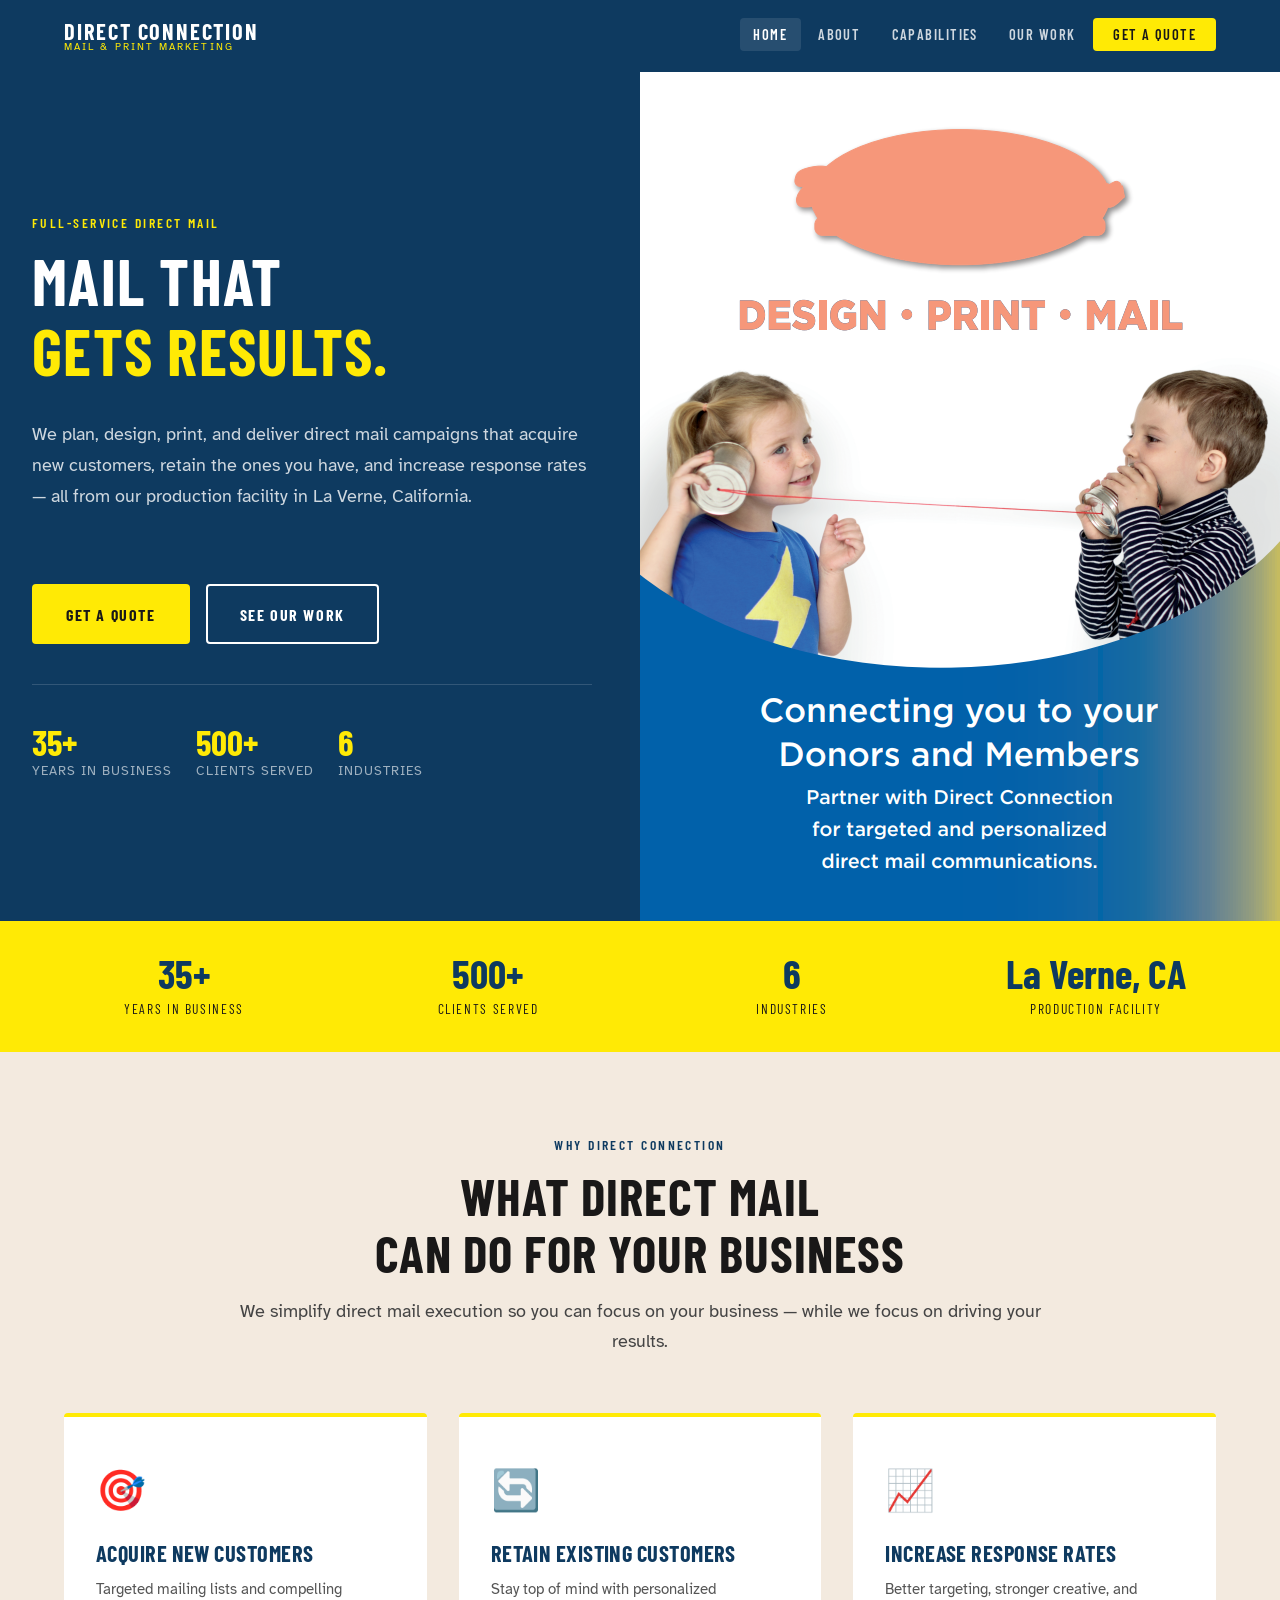
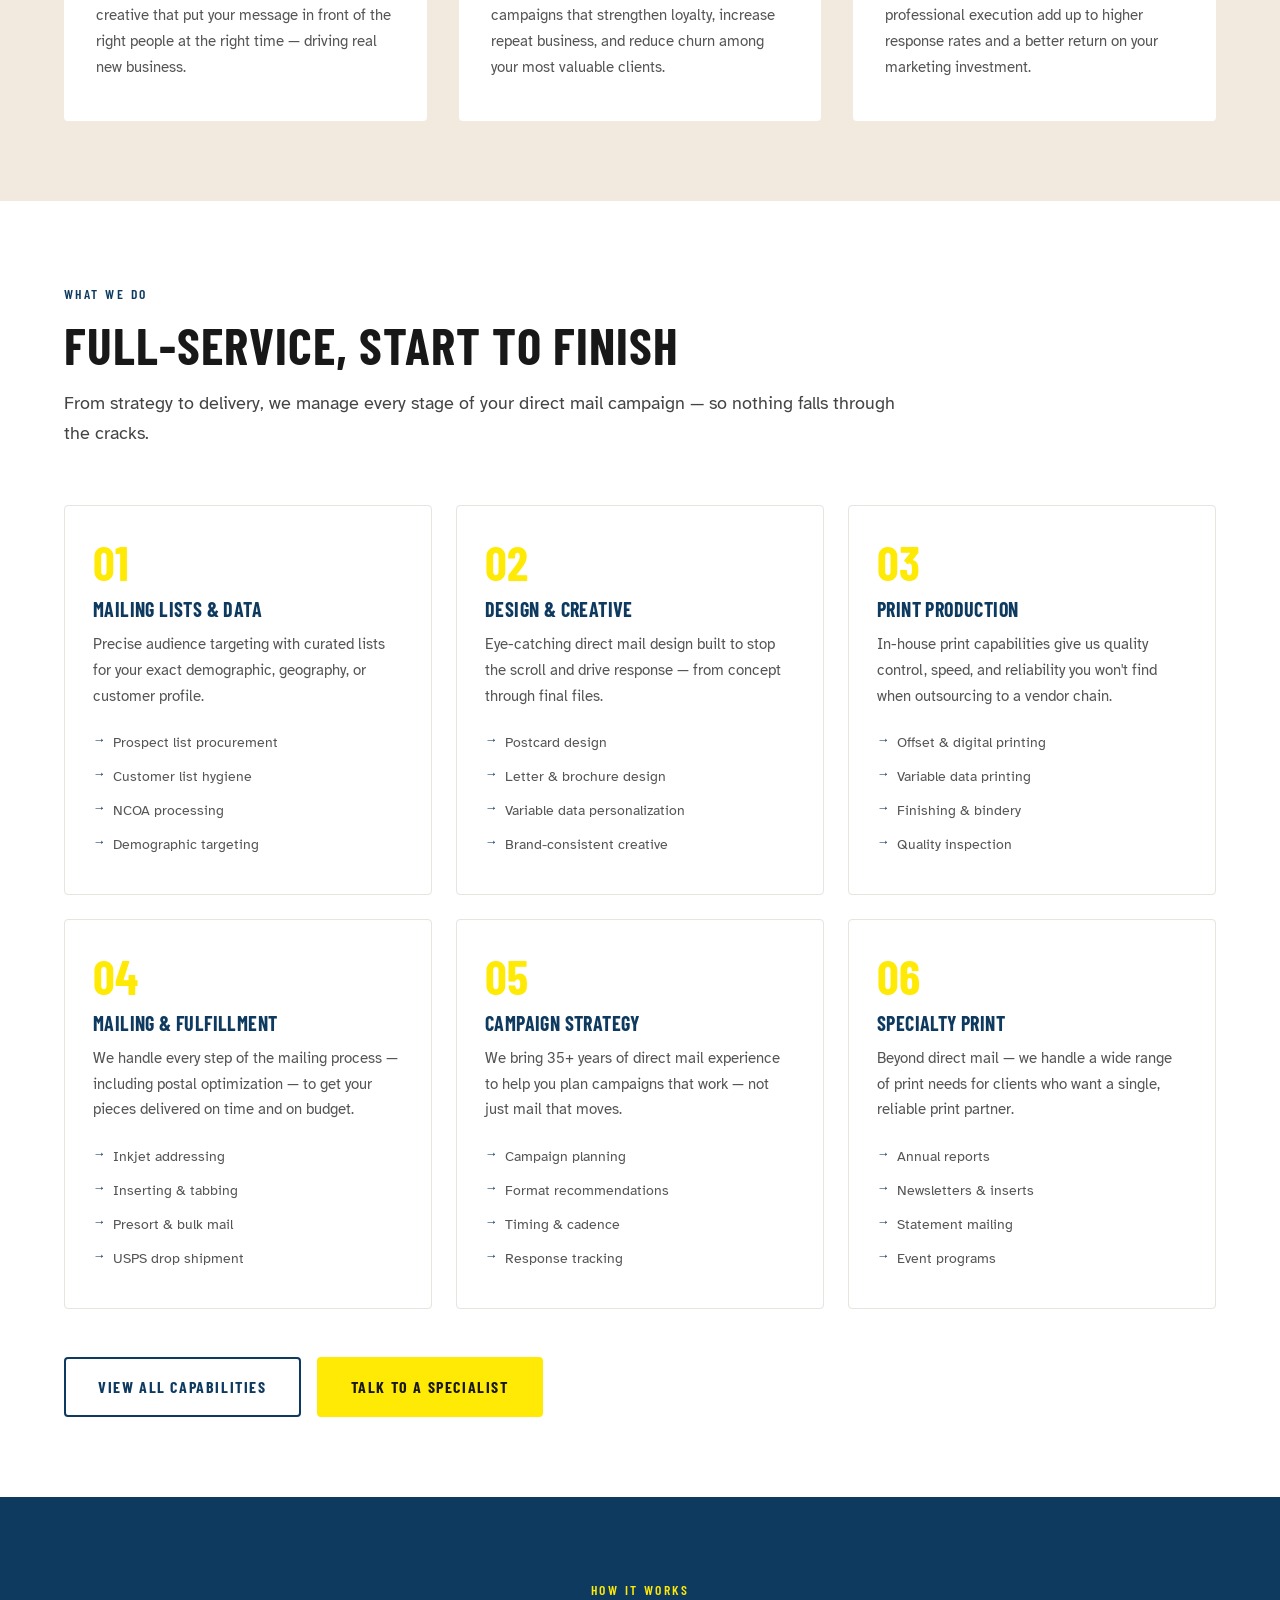
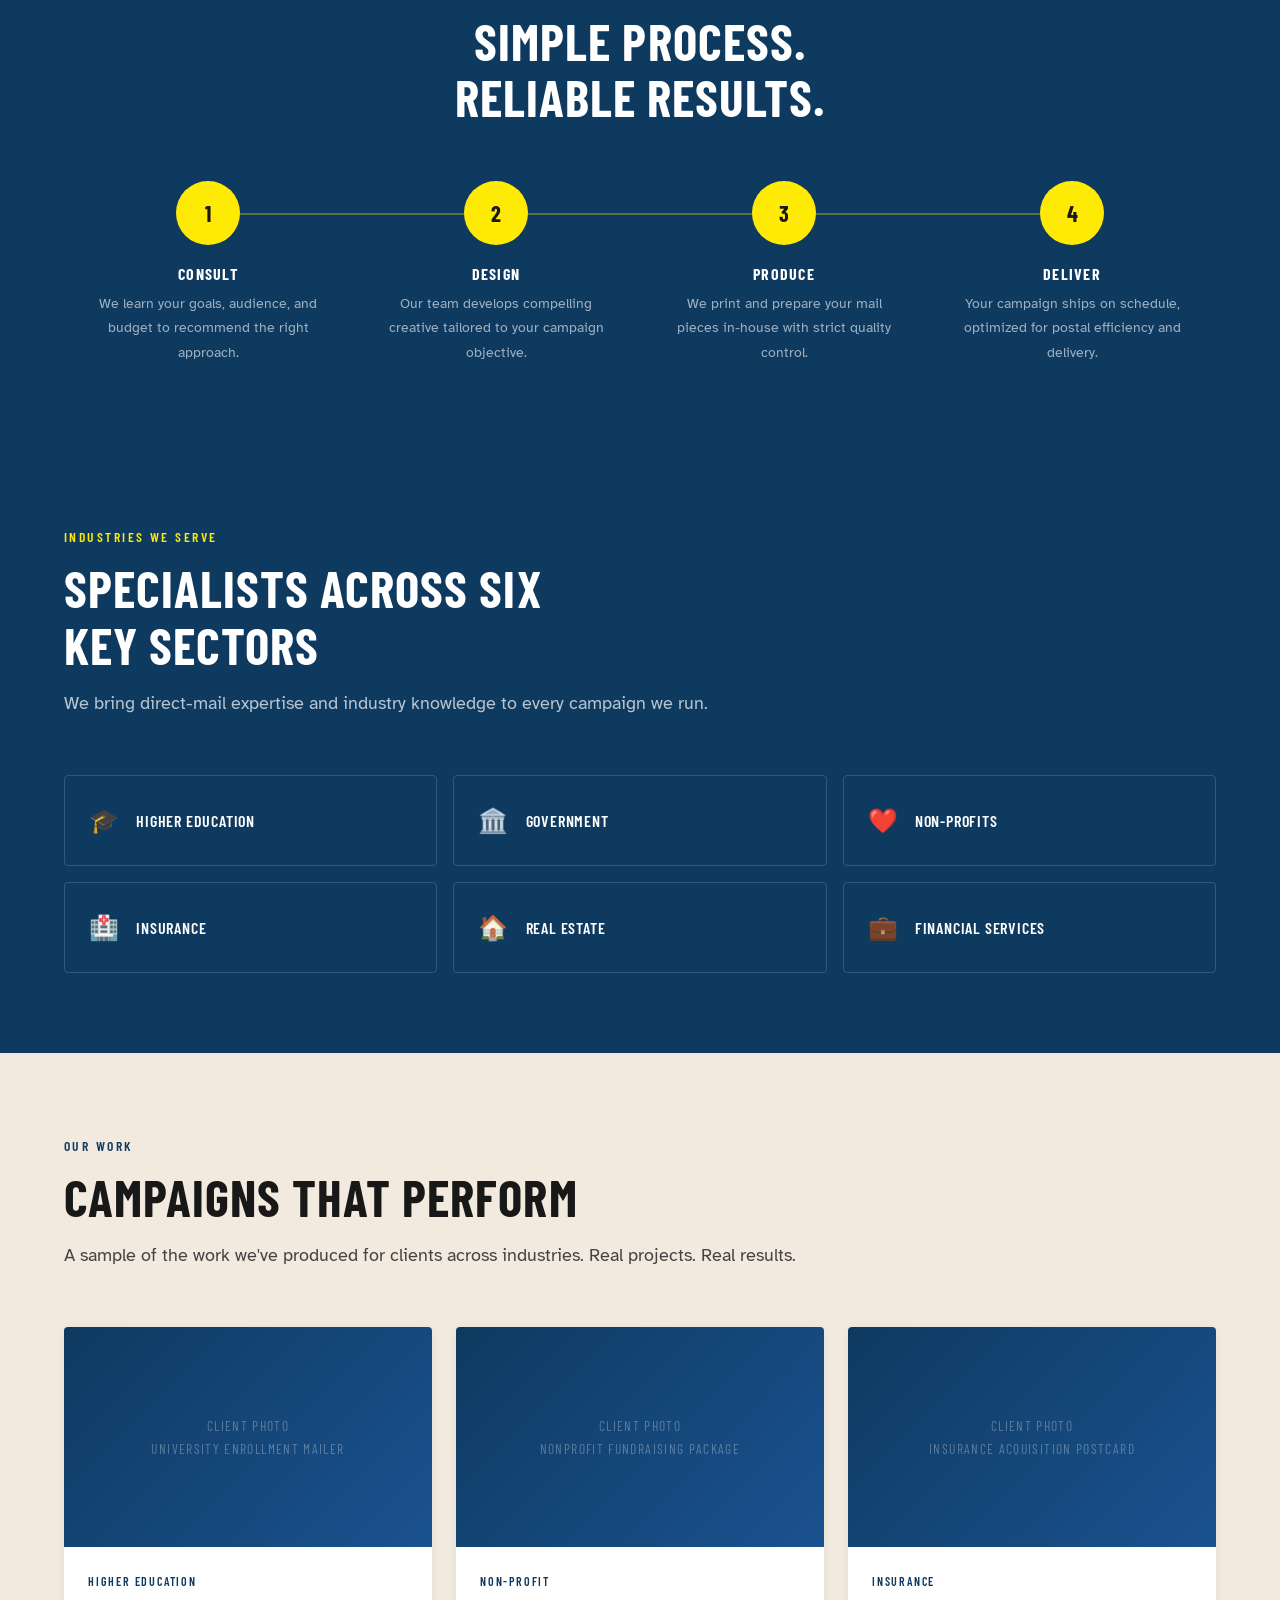
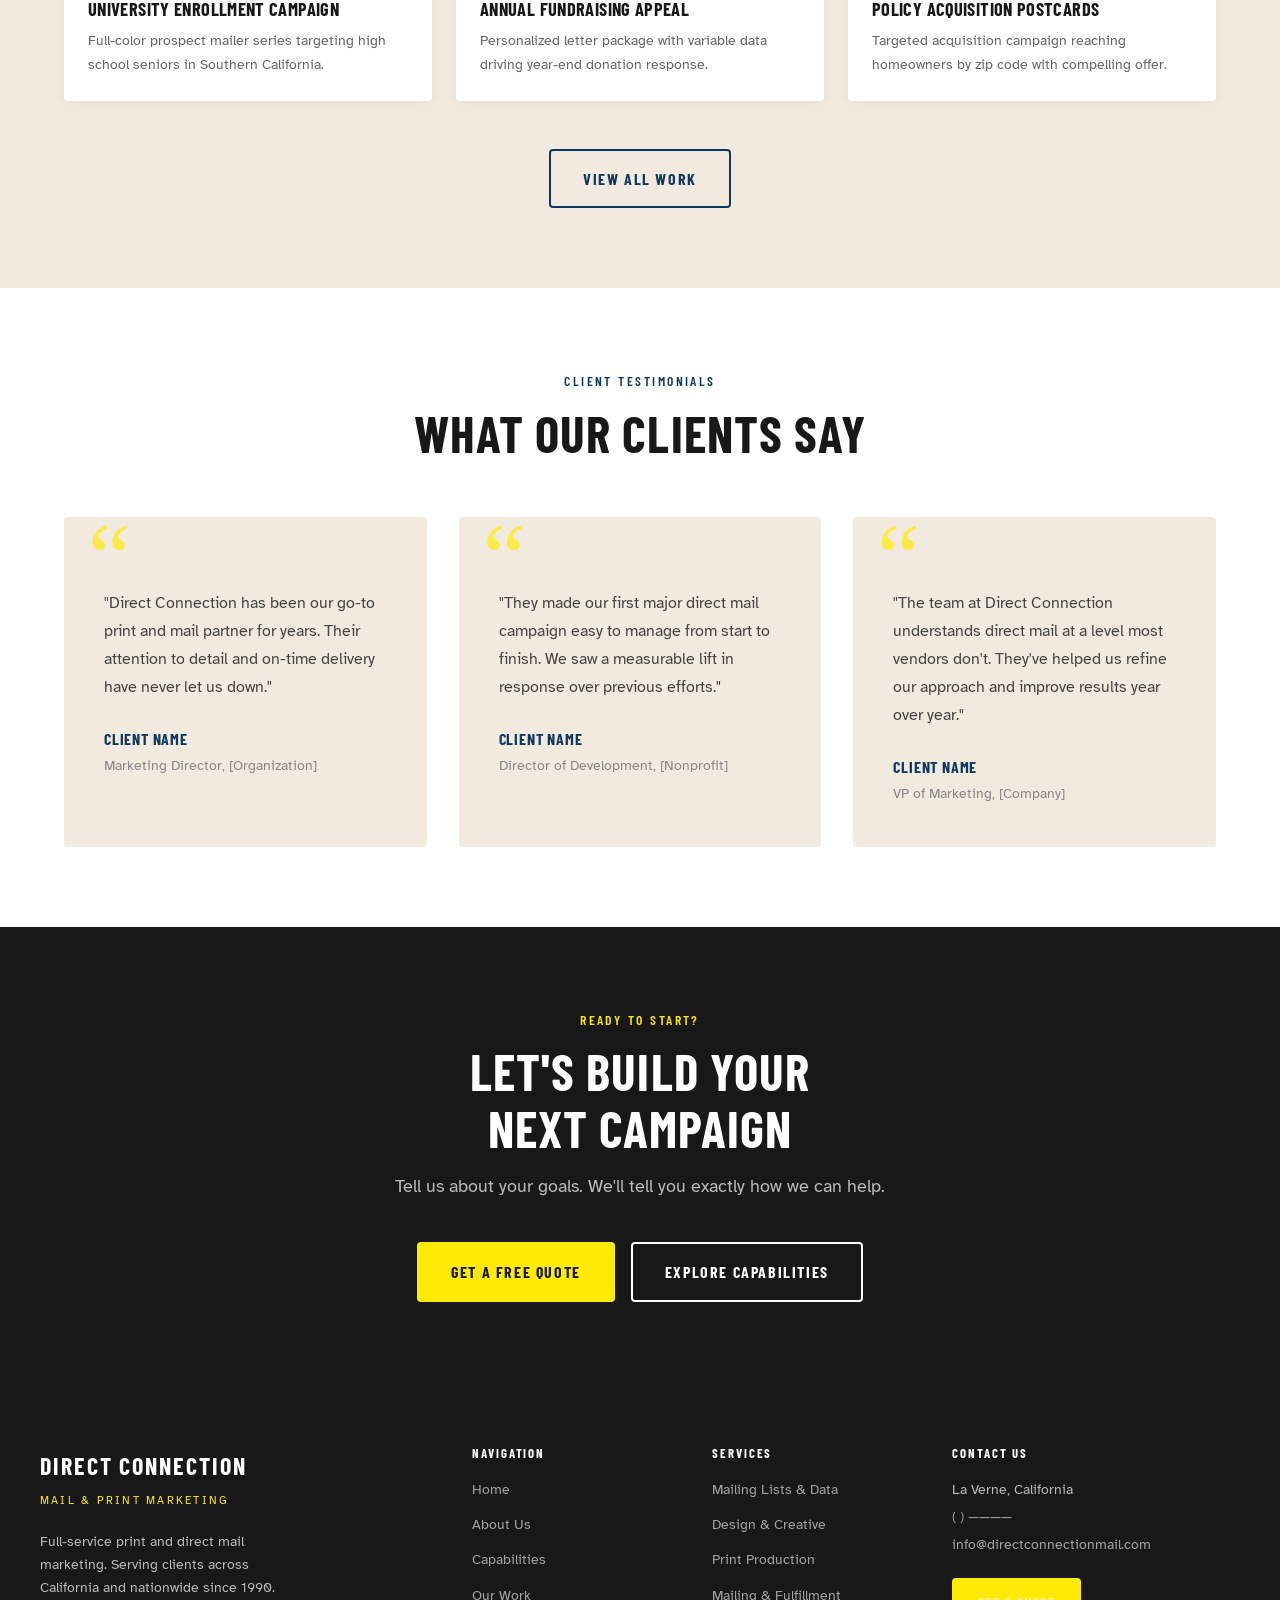
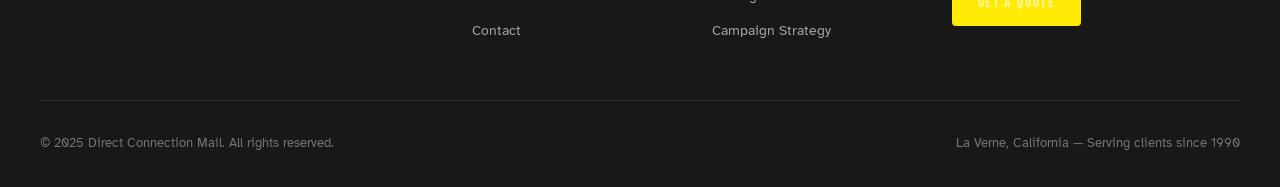
==== index.html @ 409cc42f "Initial commit — Direct Connection Mail website Full static site with brand colors, Google Fonts, an" ====
<!DOCTYPE html>
<html lang="en">
<head>
  <meta charset="UTF-8">
  <meta name="viewport" content="width=device-width, initial-scale=1.0">
  <title>Direct Connection Mail — Full-Service Direct Mail Marketing | La Verne, CA</title>
  <meta name="description" content="Direct Connection Mail delivers full-service print and direct mail marketing that acquires new customers, retains existing ones, and drives measurable results. Serving clients since 1990.">

  <!-- Fonts -->
  <link rel="preconnect" href="https://fonts.googleapis.com">
  <link rel="preconnect" href="https://fonts.gstatic.com" crossorigin>
  <link href="https://fonts.googleapis.com/css2?family=Atkinson+Hyperlegible:ital,wght@0,400;0,700;1,400&family=Barlow+Condensed:wght@400;600;700;800&family=Dancing+Script:wght@600&display=swap" rel="stylesheet">

  <link rel="stylesheet" href="css/style.css">
</head>
<body>

  <!-- ── NAVIGATION ── -->
  <header class="site-header" role="banner">
    <nav class="nav-inner" aria-label="Main navigation">
      <a href="index.html" class="nav-logo" aria-label="Direct Connection Mail home">
        <span class="logo-main">Direct Connection</span>
        <span class="logo-sub">Mail &amp; Print Marketing</span>
      </a>

      <ul class="nav-links" role="list">
        <li><a href="index.html">Home</a></li>
        <li><a href="about.html">About</a></li>
        <li><a href="capabilities.html">Capabilities</a></li>
        <li><a href="work.html">Our Work</a></li>
        <li><a href="contact.html" class="nav-cta">Get a Quote</a></li>
      </ul>

      <button class="nav-toggle" aria-label="Open menu" aria-expanded="false">
        <span></span><span></span><span></span>
      </button>
    </nav>
  </header>

  <main>

    <!-- ── HERO ── -->
    <section class="hero" aria-label="Hero">
      <div class="hero-content">
        <span class="eyebrow on-dark">Full-Service Direct Mail</span>
        <h1>
          Mail That
          <span class="accent-line">Gets Results.</span>
        </h1>
        <p class="hero-desc">
          We plan, design, print, and deliver direct mail campaigns that acquire new customers,
          retain the ones you have, and increase response rates — all from our production facility in La Verne, California.
        </p>
        <div class="btn-group">
          <a href="contact.html" class="btn btn-primary">Get a Quote</a>
          <a href="work.html" class="btn btn-outline-white">See Our Work</a>
        </div>

        <div class="hero-badges" aria-label="Company highlights">
          <div class="hero-badge">
            <span class="num">35+</span>
            <span class="label">Years in Business</span>
          </div>
          <div class="hero-badge">
            <span class="num">500+</span>
            <span class="label">Clients Served</span>
          </div>
          <div class="hero-badge">
            <span class="num">6</span>
            <span class="label">Industries</span>
          </div>
        </div>
      </div>

      <div class="hero-visual">
        <img src="assets/images/hero-temp.png" alt="Design, Print, Mail — Connecting you to your Donors and Members" style="width:100%; height:100%; object-fit:cover; object-position:center top;">
      </div>
    </section>

    <!-- ── STATS BAR ── -->
    <section class="stats-bar" aria-label="Company statistics">
      <div class="stats-bar-inner">
        <div class="stat-item">
          <div class="num" data-count="35" data-suffix="+">35+</div>
          <div class="label">Years in Business</div>
        </div>
        <div class="stat-item">
          <div class="num" data-count="500" data-suffix="+">500+</div>
          <div class="label">Clients Served</div>
        </div>
        <div class="stat-item">
          <div class="num" data-count="6">6</div>
          <div class="label">Industries</div>
        </div>
        <div class="stat-item">
          <div class="num">La Verne, CA</div>
          <div class="label">Production Facility</div>
        </div>
      </div>
    </section>

    <!-- ── VALUE PROPS ── -->
    <section class="value-props" aria-labelledby="value-heading">
      <div class="container">
        <div class="section-header text-center fade-in">
          <span class="eyebrow">Why Direct Connection</span>
          <h2 id="value-heading">What Direct Mail<br>Can Do for Your Business</h2>
          <p>We simplify direct mail execution so you can focus on your business — while we focus on driving your results.</p>
        </div>

        <div class="value-grid">
          <div class="value-card fade-in fade-in-delay-1">
            <span class="icon" aria-hidden="true">🎯</span>
            <h3>Acquire New Customers</h3>
            <p>Targeted mailing lists and compelling creative that put your message in front of the right people at the right time — driving real new business.</p>
          </div>
          <div class="value-card fade-in fade-in-delay-2">
            <span class="icon" aria-hidden="true">🔄</span>
            <h3>Retain Existing Customers</h3>
            <p>Stay top of mind with personalized campaigns that strengthen loyalty, increase repeat business, and reduce churn among your most valuable clients.</p>
          </div>
          <div class="value-card fade-in fade-in-delay-3">
            <span class="icon" aria-hidden="true">📈</span>
            <h3>Increase Response Rates</h3>
            <p>Better targeting, stronger creative, and professional execution add up to higher response rates and a better return on your marketing investment.</p>
          </div>
        </div>
      </div>
    </section>

    <!-- ── SERVICES OVERVIEW ── -->
    <section class="services-section section" aria-labelledby="services-heading">
      <div class="container">
        <div class="section-header fade-in">
          <span class="eyebrow">What We Do</span>
          <h2 id="services-heading">Full-Service, Start to Finish</h2>
          <p>From strategy to delivery, we manage every stage of your direct mail campaign — so nothing falls through the cracks.</p>
        </div>

        <div class="services-grid">
          <div class="service-card fade-in fade-in-delay-1">
            <div class="service-num" aria-hidden="true">01</div>
            <h3>Mailing Lists &amp; Data</h3>
            <p>Precise audience targeting with curated lists for your exact demographic, geography, or customer profile.</p>
            <ul>
              <li>Prospect list procurement</li>
              <li>Customer list hygiene</li>
              <li>NCOA processing</li>
              <li>Demographic targeting</li>
            </ul>
          </div>
          <div class="service-card fade-in fade-in-delay-2">
            <div class="service-num" aria-hidden="true">02</div>
            <h3>Design &amp; Creative</h3>
            <p>Eye-catching direct mail design built to stop the scroll and drive response — from concept through final files.</p>
            <ul>
              <li>Postcard design</li>
              <li>Letter &amp; brochure design</li>
              <li>Variable data personalization</li>
              <li>Brand-consistent creative</li>
            </ul>
          </div>
          <div class="service-card fade-in fade-in-delay-3">
            <div class="service-num" aria-hidden="true">03</div>
            <h3>Print Production</h3>
            <p>In-house print capabilities give us quality control, speed, and reliability you won't find when outsourcing to a vendor chain.</p>
            <ul>
              <li>Offset &amp; digital printing</li>
              <li>Variable data printing</li>
              <li>Finishing &amp; bindery</li>
              <li>Quality inspection</li>
            </ul>
          </div>
          <div class="service-card fade-in fade-in-delay-1">
            <div class="service-num" aria-hidden="true">04</div>
            <h3>Mailing &amp; Fulfillment</h3>
            <p>We handle every step of the mailing process — including postal optimization — to get your pieces delivered on time and on budget.</p>
            <ul>
              <li>Inkjet addressing</li>
              <li>Inserting &amp; tabbing</li>
              <li>Presort &amp; bulk mail</li>
              <li>USPS drop shipment</li>
            </ul>
          </div>
          <div class="service-card fade-in fade-in-delay-2">
            <div class="service-num" aria-hidden="true">05</div>
            <h3>Campaign Strategy</h3>
            <p>We bring 35+ years of direct mail experience to help you plan campaigns that work — not just mail that moves.</p>
            <ul>
              <li>Campaign planning</li>
              <li>Format recommendations</li>
              <li>Timing &amp; cadence</li>
              <li>Response tracking</li>
            </ul>
          </div>
          <div class="service-card fade-in fade-in-delay-3">
            <div class="service-num" aria-hidden="true">06</div>
            <h3>Specialty Print</h3>
            <p>Beyond direct mail — we handle a wide range of print needs for clients who want a single, reliable print partner.</p>
            <ul>
              <li>Annual reports</li>
              <li>Newsletters &amp; inserts</li>
              <li>Statement mailing</li>
              <li>Event programs</li>
            </ul>
          </div>
        </div>

        <div class="btn-group fade-in" style="margin-top:3rem;">
          <a href="capabilities.html" class="btn btn-outline-navy">View All Capabilities</a>
          <a href="contact.html" class="btn btn-primary">Talk to a Specialist</a>
        </div>
      </div>
    </section>

    <!-- ── PROCESS ── -->
    <section class="process-section" aria-labelledby="process-heading">
      <div class="container">
        <div class="section-header text-center fade-in">
          <span class="eyebrow on-dark">How It Works</span>
          <h2 id="process-heading" style="color:var(--white);">Simple Process.<br>Reliable Results.</h2>
        </div>
        <div class="process-steps">
          <div class="process-step fade-in fade-in-delay-1">
            <div class="step-num">1</div>
            <h4>Consult</h4>
            <p>We learn your goals, audience, and budget to recommend the right approach.</p>
          </div>
          <div class="process-step fade-in fade-in-delay-2">
            <div class="step-num">2</div>
            <h4>Design</h4>
            <p>Our team develops compelling creative tailored to your campaign objective.</p>
          </div>
          <div class="process-step fade-in fade-in-delay-3">
            <div class="step-num">3</div>
            <h4>Produce</h4>
            <p>We print and prepare your mail pieces in-house with strict quality control.</p>
          </div>
          <div class="process-step fade-in fade-in-delay-4">
            <div class="step-num">4</div>
            <h4>Deliver</h4>
            <p>Your campaign ships on schedule, optimized for postal efficiency and delivery.</p>
          </div>
        </div>
      </div>
    </section>

    <!-- ── INDUSTRIES ── -->
    <section class="industries-section" aria-labelledby="industries-heading">
      <div class="container">
        <div class="section-header fade-in">
          <span class="eyebrow on-dark">Industries We Serve</span>
          <h2 id="industries-heading" style="color:var(--white);">Specialists Across Six<br>Key Sectors</h2>
          <p style="color:rgba(255,255,255,0.7);">We bring direct-mail expertise and industry knowledge to every campaign we run.</p>
        </div>

        <div class="industries-grid">
          <div class="industry-tag fade-in">
            <span class="ind-icon" aria-hidden="true">🎓</span>
            <span>Higher Education</span>
          </div>
          <div class="industry-tag fade-in fade-in-delay-1">
            <span class="ind-icon" aria-hidden="true">🏛️</span>
            <span>Government</span>
          </div>
          <div class="industry-tag fade-in fade-in-delay-2">
            <span class="ind-icon" aria-hidden="true">❤️</span>
            <span>Non-Profits</span>
          </div>
          <div class="industry-tag fade-in fade-in-delay-1">
            <span class="ind-icon" aria-hidden="true">🏥</span>
            <span>Insurance</span>
          </div>
          <div class="industry-tag fade-in fade-in-delay-2">
            <span class="ind-icon" aria-hidden="true">🏠</span>
            <span>Real Estate</span>
          </div>
          <div class="industry-tag fade-in fade-in-delay-3">
            <span class="ind-icon" aria-hidden="true">💼</span>
            <span>Financial Services</span>
          </div>
        </div>
      </div>
    </section>

    <!-- ── WORK PREVIEW ── -->
    <section class="work-section" aria-labelledby="work-heading">
      <div class="container">
        <div class="section-header fade-in">
          <span class="eyebrow">Our Work</span>
          <h2 id="work-heading">Campaigns That Perform</h2>
          <p>A sample of the work we've produced for clients across industries. Real projects. Real results.</p>
        </div>

        <div class="work-grid">
          <article class="work-card fade-in fade-in-delay-1">
            <div class="work-img">
              <div class="img-placeholder" aria-label="University enrollment mailer example">CLIENT PHOTO<br>University Enrollment Mailer</div>
            </div>
            <div class="work-card-body">
              <div class="tag">Higher Education</div>
              <h3>University Enrollment Campaign</h3>
              <p>Full-color prospect mailer series targeting high school seniors in Southern California.</p>
            </div>
          </article>
          <article class="work-card fade-in fade-in-delay-2">
            <div class="work-img">
              <div class="img-placeholder" aria-label="Nonprofit fundraising mailer example">CLIENT PHOTO<br>Nonprofit Fundraising Package</div>
            </div>
            <div class="work-card-body">
              <div class="tag">Non-Profit</div>
              <h3>Annual Fundraising Appeal</h3>
              <p>Personalized letter package with variable data driving year-end donation response.</p>
            </div>
          </article>
          <article class="work-card fade-in fade-in-delay-3">
            <div class="work-img">
              <div class="img-placeholder" aria-label="Insurance postcard mailer example">CLIENT PHOTO<br>Insurance Acquisition Postcard</div>
            </div>
            <div class="work-card-body">
              <div class="tag">Insurance</div>
              <h3>Policy Acquisition Postcards</h3>
              <p>Targeted acquisition campaign reaching homeowners by zip code with compelling offer.</p>
            </div>
          </article>
        </div>

        <div class="btn-group fade-in" style="margin-top:3rem; justify-content:center;">
          <a href="work.html" class="btn btn-outline-navy">View All Work</a>
        </div>
      </div>
    </section>

    <!-- ── TESTIMONIALS ── -->
    <section class="testimonials-section section bg-white" aria-labelledby="testimonials-heading">
      <div class="container">
        <div class="section-header text-center fade-in">
          <span class="eyebrow">Client Testimonials</span>
          <h2 id="testimonials-heading">What Our Clients Say</h2>
        </div>

        <div class="testimonials-grid">
          <div class="testimonial-card fade-in fade-in-delay-1">
            <blockquote>
              "Direct Connection has been our go-to print and mail partner for years. Their attention to detail and on-time delivery have never let us down."
            </blockquote>
            <div class="testimonial-author">
              <strong>Client Name</strong>
              <span>Marketing Director, [Organization]</span>
            </div>
          </div>
          <div class="testimonial-card fade-in fade-in-delay-2">
            <blockquote>
              "They made our first major direct mail campaign easy to manage from start to finish. We saw a measurable lift in response over previous efforts."
            </blockquote>
            <div class="testimonial-author">
              <strong>Client Name</strong>
              <span>Director of Development, [Nonprofit]</span>
            </div>
          </div>
          <div class="testimonial-card fade-in fade-in-delay-3">
            <blockquote>
              "The team at Direct Connection understands direct mail at a level most vendors don't. They've helped us refine our approach and improve results year over year."
            </blockquote>
            <div class="testimonial-author">
              <strong>Client Name</strong>
              <span>VP of Marketing, [Company]</span>
            </div>
          </div>
        </div>
      </div>
    </section>

    <!-- ── CTA BAND ── -->
    <section class="cta-band" aria-labelledby="cta-heading">
      <div class="container">
        <span class="eyebrow on-dark">Ready to Start?</span>
        <h2 id="cta-heading">Let's Build Your<br>Next Campaign</h2>
        <p>Tell us about your goals. We'll tell you exactly how we can help.</p>
        <div class="btn-group">
          <a href="contact.html" class="btn btn-primary">Get a Free Quote</a>
          <a href="capabilities.html" class="btn btn-outline-white">Explore Capabilities</a>
        </div>
      </div>
    </section>

  </main>

  <!-- ── FOOTER ── -->
  <footer class="site-footer" role="contentinfo">
    <div class="footer-inner">
      <div class="footer-brand">
        <div class="logo-main">Direct Connection</div>
        <div class="logo-sub">Mail &amp; Print Marketing</div>
        <p>Full-service print and direct mail marketing. Serving clients across California and nationwide since 1990.</p>
      </div>

      <div class="footer-col">
        <h5>Navigation</h5>
        <ul>
          <li><a href="index.html">Home</a></li>
          <li><a href="about.html">About Us</a></li>
          <li><a href="capabilities.html">Capabilities</a></li>
          <li><a href="work.html">Our Work</a></li>
          <li><a href="contact.html">Contact</a></li>
        </ul>
      </div>

      <div class="footer-col">
        <h5>Services</h5>
        <ul>
          <li><a href="capabilities.html">Mailing Lists &amp; Data</a></li>
          <li><a href="capabilities.html">Design &amp; Creative</a></li>
          <li><a href="capabilities.html">Print Production</a></li>
          <li><a href="capabilities.html">Mailing &amp; Fulfillment</a></li>
          <li><a href="capabilities.html">Campaign Strategy</a></li>
        </ul>
      </div>

      <div class="footer-col footer-contact">
        <h5>Contact Us</h5>
        <p>
          La Verne, California<br>
          <a href="tel:+1XXXXXXXXXX">( ) &mdash;&mdash;&mdash;&mdash;</a><br>
          <a href="mailto:info@directconnectionmail.com">info@directconnectionmail.com</a>
        </p>
        <div style="margin-top:1.25rem;">
          <a href="contact.html" class="btn btn-primary" style="font-size:0.85rem; padding:0.65rem 1.5rem;">Get a Quote</a>
        </div>
      </div>
    </div>

    <div class="footer-bottom">
      <span>&copy; 2025 Direct Connection Mail. All rights reserved.</span>
      <span>La Verne, California &mdash; Serving clients since 1990</span>
    </div>
  </footer>

  <script src="js/main.js"></script>
</body>
</html>
---- css/style.css ----
/* ============================================================
   DIRECT CONNECTION MAIL — Main Stylesheet
   Brand Colors:
     Navy:     #0E3A60
     Yellow:   #FFEA05
     Cream:    #F3EADF
     Dark:     #191818
     Gray:     #B1B1B1
   ============================================================ */

/* ── Google Fonts loaded in HTML ── */

/* ── CSS Reset & Variables ── */
*, *::before, *::after { box-sizing: border-box; margin: 0; padding: 0; }

:root {
  --navy:    #0E3A60;
  --yellow:  #FFEA05;
  --cream:   #F3EADF;
  --dark:    #191818;
  --gray:    #B1B1B1;
  --white:   #FFFFFF;
  --navy-light: #1a5290;
  --dark-80: rgba(25,24,24,0.8);

  --font-head: 'Barlow Condensed', sans-serif;
  --font-script: 'Dancing Script', cursive;
  --font-body: 'Atkinson Hyperlegible', sans-serif;

  --max-w: 1200px;
  --section-pad: 5rem 1.5rem;
  --radius: 4px;
  --transition: 0.25s ease;
}

html { scroll-behavior: smooth; }

body {
  font-family: var(--font-body);
  font-size: 1rem;
  line-height: 1.7;
  color: var(--dark);
  background: var(--white);
  -webkit-font-smoothing: antialiased;
}

img { max-width: 100%; display: block; }
a { color: inherit; text-decoration: none; }
ul { list-style: none; }

/* ── Typography ── */
h1, h2, h3, h4, h5 {
  font-family: var(--font-head);
  font-weight: 700;
  line-height: 1.1;
  letter-spacing: 0.02em;
  text-transform: uppercase;
}
h1 { font-size: clamp(2.8rem, 6vw, 5rem); }
h2 { font-size: clamp(2rem, 4vw, 3.2rem); }
h3 { font-size: clamp(1.4rem, 2.5vw, 2rem); }
h4 { font-size: 1.2rem; }

.script-accent {
  font-family: var(--font-script);
  font-weight: 400;
  text-transform: none;
  letter-spacing: 0;
  color: var(--navy);
  font-size: 1.3em;
  display: block;
  line-height: 1.3;
}

.eyebrow {
  font-family: var(--font-head);
  font-size: 0.85rem;
  font-weight: 600;
  letter-spacing: 0.18em;
  text-transform: uppercase;
  color: var(--navy);
  display: inline-block;
  margin-bottom: 0.75rem;
}
.eyebrow.on-dark { color: var(--yellow); }

p { margin-bottom: 1rem; max-width: 70ch; }
p:last-child { margin-bottom: 0; }

/* ── Utility ── */
.container { max-width: var(--max-w); margin: 0 auto; padding: 0 1.5rem; }
.text-center { text-align: center; }
.text-center p { margin-left: auto; margin-right: auto; }

.bg-navy  { background: var(--navy); color: var(--white); }
.bg-cream { background: var(--cream); }
.bg-dark  { background: var(--dark); color: var(--white); }
.bg-white { background: var(--white); }

/* ── Buttons ── */
.btn {
  display: inline-flex;
  align-items: center;
  gap: 0.5rem;
  padding: 0.9rem 2rem;
  border-radius: var(--radius);
  font-family: var(--font-head);
  font-size: 1rem;
  font-weight: 700;
  letter-spacing: 0.1em;
  text-transform: uppercase;
  transition: var(--transition);
  cursor: pointer;
  border: 2px solid transparent;
}

.btn-primary {
  background: var(--yellow);
  color: var(--dark);
  border-color: var(--yellow);
}
.btn-primary:hover {
  background: #e6d300;
  border-color: #e6d300;
  transform: translateY(-2px);
  box-shadow: 0 8px 24px rgba(255,234,5,0.35);
}

.btn-outline-white {
  background: transparent;
  color: var(--white);
  border-color: var(--white);
}
.btn-outline-white:hover {
  background: var(--white);
  color: var(--navy);
}

.btn-outline-navy {
  background: transparent;
  color: var(--navy);
  border-color: var(--navy);
}
.btn-outline-navy:hover {
  background: var(--navy);
  color: var(--white);
}

.btn-group {
  display: flex;
  flex-wrap: wrap;
  gap: 1rem;
  margin-top: 2rem;
}

/* ── Image Placeholder ── */
.img-placeholder {
  background: var(--cream);
  border: 2px dashed var(--gray);
  display: flex;
  align-items: center;
  justify-content: center;
  text-align: center;
  color: var(--gray);
  font-family: var(--font-head);
  font-size: 0.85rem;
  letter-spacing: 0.1em;
  text-transform: uppercase;
  padding: 2rem;
}

/* ============================================================
   NAVIGATION
   ============================================================ */
.site-header {
  position: fixed;
  top: 0; left: 0; right: 0;
  z-index: 1000;
  background: var(--navy);
  transition: box-shadow var(--transition);
}
.site-header.scrolled {
  box-shadow: 0 4px 24px rgba(14,58,96,0.25);
}

.nav-inner {
  max-width: var(--max-w);
  margin: 0 auto;
  padding: 0 1.5rem;
  display: flex;
  align-items: center;
  justify-content: space-between;
  height: 72px;
}

.nav-logo {
  display: flex;
  flex-direction: column;
  line-height: 1;
}
.nav-logo .logo-main {
  font-family: var(--font-head);
  font-weight: 700;
  font-size: 1.4rem;
  letter-spacing: 0.08em;
  text-transform: uppercase;
  color: var(--white);
}
.nav-logo .logo-sub {
  font-family: var(--font-body);
  font-size: 0.65rem;
  letter-spacing: 0.2em;
  text-transform: uppercase;
  color: var(--yellow);
}

.nav-links {
  display: flex;
  align-items: center;
  gap: 0.25rem;
}

.nav-links a {
  font-family: var(--font-head);
  font-size: 0.9rem;
  font-weight: 600;
  letter-spacing: 0.1em;
  text-transform: uppercase;
  color: rgba(255,255,255,0.8);
  padding: 0.5rem 0.85rem;
  border-radius: var(--radius);
  transition: var(--transition);
}
.nav-links a:hover,
.nav-links a.active {
  color: var(--white);
  background: rgba(255,255,255,0.1);
}

.nav-cta {
  background: var(--yellow) !important;
  color: var(--dark) !important;
  padding: 0.5rem 1.25rem !important;
}
.nav-cta:hover {
  background: #e6d300 !important;
}

.nav-toggle {
  display: none;
  flex-direction: column;
  gap: 5px;
  background: none;
  border: none;
  cursor: pointer;
  padding: 0.5rem;
}
.nav-toggle span {
  display: block;
  width: 26px;
  height: 2px;
  background: var(--white);
  transition: var(--transition);
}

/* ============================================================
   HERO
   ============================================================ */
.hero {
  min-height: 100vh;
  display: grid;
  grid-template-columns: 1fr 1fr;
  padding-top: 72px;
  background: var(--navy);
  overflow: hidden;
}

.hero-content {
  display: flex;
  flex-direction: column;
  justify-content: center;
  padding: 5rem 3rem 5rem 2rem;
  max-width: 640px;
  margin-left: auto;
}

.hero h1 {
  color: var(--white);
  margin-bottom: 0.5rem;
  font-size: clamp(2.5rem, 5vw, 4.5rem);
}

.hero h1 .accent-line {
  color: var(--yellow);
  display: block;
}

.hero-desc {
  color: rgba(255,255,255,0.8);
  font-size: 1.15rem;
  margin: 1.5rem 0 2.5rem;
  max-width: 52ch;
}

.hero-visual {
  position: relative;
  overflow: hidden;
}

.hero-visual .img-placeholder {
  height: 100%;
  min-height: 500px;
  background: rgba(14,58,96,0.5);
  border: 2px dashed rgba(255,255,255,0.2);
  color: rgba(255,255,255,0.4);
}

.hero-badges {
  display: flex;
  gap: 1.5rem;
  flex-wrap: wrap;
  margin-top: 2.5rem;
  padding-top: 2.5rem;
  border-top: 1px solid rgba(255,255,255,0.15);
}

.hero-badge {
  display: flex;
  flex-direction: column;
}
.hero-badge .num {
  font-family: var(--font-head);
  font-size: 2.2rem;
  font-weight: 700;
  color: var(--yellow);
  line-height: 1;
}
.hero-badge .label {
  font-size: 0.8rem;
  letter-spacing: 0.08em;
  color: rgba(255,255,255,0.6);
  text-transform: uppercase;
}

/* ============================================================
   STATS BAR
   ============================================================ */
.stats-bar {
  background: var(--yellow);
  padding: 2rem 1.5rem;
}
.stats-bar-inner {
  max-width: var(--max-w);
  margin: 0 auto;
  display: grid;
  grid-template-columns: repeat(4, 1fr);
  gap: 1rem;
  text-align: center;
}
.stat-item .num {
  font-family: var(--font-head);
  font-size: 2.5rem;
  font-weight: 700;
  color: var(--navy);
  line-height: 1;
}
.stat-item .label {
  font-family: var(--font-head);
  font-size: 0.85rem;
  letter-spacing: 0.12em;
  text-transform: uppercase;
  color: var(--dark);
  margin-top: 0.25rem;
}

/* ============================================================
   SECTIONS — Generic
   ============================================================ */
.section { padding: var(--section-pad); }

.section-header {
  margin-bottom: 3.5rem;
}
.section-header h2 { margin-bottom: 1rem; }
.section-header p { font-size: 1.1rem; color: #444; }

/* ============================================================
   VALUE PROPS
   ============================================================ */
.value-props {
  padding: 5rem 1.5rem;
  background: var(--cream);
}
.value-grid {
  display: grid;
  grid-template-columns: repeat(3, 1fr);
  gap: 2rem;
}
.value-card {
  background: var(--white);
  padding: 2.5rem 2rem;
  border-top: 4px solid var(--yellow);
  border-radius: var(--radius);
}
.value-card .icon {
  font-size: 2.5rem;
  margin-bottom: 1rem;
  display: block;
}
.value-card h3 {
  font-size: 1.4rem;
  margin-bottom: 0.75rem;
  color: var(--navy);
}
.value-card p { color: #555; font-size: 0.95rem; }

/* ============================================================
   SERVICES / CAPABILITIES
   ============================================================ */
.services-section { padding: var(--section-pad); }

.services-grid {
  display: grid;
  grid-template-columns: repeat(3, 1fr);
  gap: 1.5rem;
}
.service-card {
  padding: 2rem 1.75rem;
  border: 1px solid #e8e4de;
  border-radius: var(--radius);
  transition: var(--transition);
  cursor: default;
}
.service-card:hover {
  border-color: var(--navy);
  box-shadow: 0 8px 32px rgba(14,58,96,0.08);
  transform: translateY(-3px);
}
.service-card .service-num {
  font-family: var(--font-head);
  font-size: 3rem;
  font-weight: 700;
  color: var(--yellow);
  line-height: 1;
  margin-bottom: 0.75rem;
}
.service-card h3 {
  font-size: 1.25rem;
  color: var(--navy);
  margin-bottom: 0.75rem;
}
.service-card p { color: #555; font-size: 0.95rem; }
.service-card ul {
  margin-top: 1rem;
  list-style: none;
}
.service-card ul li {
  font-size: 0.9rem;
  color: #555;
  padding: 0.3rem 0;
  padding-left: 1.25rem;
  position: relative;
}
.service-card ul li::before {
  content: '→';
  position: absolute;
  left: 0;
  color: var(--navy);
  font-size: 0.8rem;
}

/* ============================================================
   INDUSTRIES
   ============================================================ */
.industries-section {
  padding: var(--section-pad);
  background: var(--navy);
  color: var(--white);
}
.industries-grid {
  display: grid;
  grid-template-columns: repeat(3, 1fr);
  gap: 1rem;
  margin-top: 3rem;
}
.industry-tag {
  display: flex;
  align-items: center;
  gap: 1rem;
  padding: 1.5rem;
  border: 1px solid rgba(255,255,255,0.15);
  border-radius: var(--radius);
  transition: var(--transition);
}
.industry-tag:hover {
  background: rgba(255,255,255,0.05);
  border-color: var(--yellow);
}
.industry-tag .ind-icon { font-size: 1.5rem; }
.industry-tag span {
  font-family: var(--font-head);
  font-size: 1rem;
  font-weight: 600;
  letter-spacing: 0.05em;
  text-transform: uppercase;
}

/* ============================================================
   WORK / PORTFOLIO
   ============================================================ */
.work-section { padding: var(--section-pad); background: var(--cream); }

.work-grid {
  display: grid;
  grid-template-columns: repeat(3, 1fr);
  gap: 1.5rem;
}
.work-card {
  background: var(--white);
  border-radius: var(--radius);
  overflow: hidden;
  transition: var(--transition);
  box-shadow: 0 2px 12px rgba(0,0,0,0.06);
}
.work-card:hover {
  transform: translateY(-4px);
  box-shadow: 0 12px 40px rgba(14,58,96,0.14);
}
.work-card .work-img {
  height: 220px;
  background: var(--navy);
  position: relative;
  overflow: hidden;
}
.work-card .work-img .img-placeholder {
  height: 100%;
  background: linear-gradient(135deg, var(--navy), var(--navy-light));
  border: none;
  color: rgba(255,255,255,0.3);
}
.work-card-body { padding: 1.5rem; }
.work-card-body .tag {
  font-family: var(--font-head);
  font-size: 0.75rem;
  font-weight: 600;
  letter-spacing: 0.15em;
  text-transform: uppercase;
  color: var(--navy);
  margin-bottom: 0.5rem;
}
.work-card-body h3 {
  font-size: 1.15rem;
  color: var(--dark);
  margin-bottom: 0.5rem;
}
.work-card-body p { font-size: 0.9rem; color: #666; }

/* ============================================================
   TESTIMONIALS
   ============================================================ */
.testimonials-section { padding: var(--section-pad); }
.testimonials-grid {
  display: grid;
  grid-template-columns: repeat(3, 1fr);
  gap: 2rem;
}
.testimonial-card {
  padding: 2.5rem;
  background: var(--cream);
  border-radius: var(--radius);
  position: relative;
}
.testimonial-card::before {
  content: '\201C';
  font-family: Georgia, serif;
  font-size: 6rem;
  line-height: 1;
  color: var(--yellow);
  position: absolute;
  top: -0.5rem;
  left: 1.5rem;
  opacity: 0.7;
}
.testimonial-card blockquote {
  font-size: 1rem;
  line-height: 1.75;
  color: #444;
  margin-bottom: 1.5rem;
  padding-top: 2rem;
}
.testimonial-author strong {
  display: block;
  font-family: var(--font-head);
  font-size: 1rem;
  font-weight: 700;
  color: var(--navy);
  text-transform: uppercase;
  letter-spacing: 0.05em;
}
.testimonial-author span {
  font-size: 0.85rem;
  color: #888;
}

/* ============================================================
   CTA BAND
   ============================================================ */
.cta-band {
  padding: 5rem 1.5rem;
  background: var(--dark);
  text-align: center;
}
.cta-band h2 { color: var(--white); margin-bottom: 1rem; }
.cta-band p { color: rgba(255,255,255,0.7); margin: 0 auto 2.5rem; font-size: 1.1rem; }
.cta-band .btn-group { justify-content: center; }

/* ============================================================
   ABOUT PAGE
   ============================================================ */
.page-hero {
  padding: 8rem 1.5rem 5rem;
  background: var(--navy);
  color: var(--white);
}
.page-hero-inner {
  max-width: var(--max-w);
  margin: 0 auto;
  display: grid;
  grid-template-columns: 1fr 1fr;
  gap: 4rem;
  align-items: center;
}
.page-hero h1 { margin-bottom: 1rem; }
.page-hero p { color: rgba(255,255,255,0.8); font-size: 1.1rem; }

.about-story {
  padding: var(--section-pad);
  background: var(--cream);
}
.about-story-inner {
  max-width: var(--max-w);
  margin: 0 auto;
  display: grid;
  grid-template-columns: 1fr 1fr;
  gap: 5rem;
  align-items: center;
}
.about-story-img .img-placeholder {
  height: 500px;
  border-radius: var(--radius);
}

.about-values { padding: var(--section-pad); }
.values-grid {
  display: grid;
  grid-template-columns: repeat(4, 1fr);
  gap: 1.5rem;
}
.value-item {
  text-align: center;
  padding: 2rem 1.5rem;
  border: 1px solid #e8e4de;
  border-radius: var(--radius);
}
.value-item .val-icon { font-size: 2.5rem; margin-bottom: 1rem; }
.value-item h4 {
  font-size: 1rem;
  text-transform: uppercase;
  letter-spacing: 0.08em;
  color: var(--navy);
  margin-bottom: 0.5rem;
}
.value-item p { font-size: 0.9rem; color: #666; }

/* ============================================================
   CAPABILITIES PAGE
   ============================================================ */
.capabilities-list { padding: var(--section-pad); }
.cap-item {
  display: grid;
  grid-template-columns: 1fr 2fr;
  gap: 4rem;
  padding: 4rem 0;
  border-bottom: 1px solid #e8e4de;
  align-items: start;
}
.cap-item:last-child { border-bottom: none; }
.cap-number {
  font-family: var(--font-head);
  font-size: 5rem;
  font-weight: 700;
  color: var(--yellow);
  line-height: 1;
}
.cap-detail h3 {
  font-size: 1.8rem;
  color: var(--navy);
  margin-bottom: 0.5rem;
}
.cap-benefit {
  font-family: var(--font-head);
  font-size: 1.1rem;
  font-weight: 600;
  color: var(--navy);
  margin-bottom: 1rem;
  text-transform: uppercase;
  letter-spacing: 0.05em;
}
.cap-detail p { color: #555; }
.cap-list {
  display: grid;
  grid-template-columns: 1fr 1fr;
  gap: 0.5rem;
  margin-top: 1.5rem;
}
.cap-list li {
  font-size: 0.95rem;
  color: #444;
  padding-left: 1.25rem;
  position: relative;
}
.cap-list li::before {
  content: '→';
  position: absolute;
  left: 0;
  color: var(--navy);
  font-size: 0.8rem;
}

/* ============================================================
   WORK PAGE
   ============================================================ */
.work-filter {
  display: flex;
  gap: 0.75rem;
  flex-wrap: wrap;
  margin-bottom: 3rem;
}
.filter-btn {
  font-family: var(--font-head);
  font-size: 0.85rem;
  font-weight: 600;
  letter-spacing: 0.1em;
  text-transform: uppercase;
  padding: 0.5rem 1.25rem;
  border-radius: 999px;
  border: 2px solid #e0dbd4;
  background: transparent;
  color: #666;
  cursor: pointer;
  transition: var(--transition);
}
.filter-btn:hover,
.filter-btn.active {
  border-color: var(--navy);
  background: var(--navy);
  color: var(--white);
}

/* ============================================================
   CONTACT PAGE
   ============================================================ */
.contact-section { padding: var(--section-pad); }
.contact-inner {
  max-width: var(--max-w);
  margin: 0 auto;
  display: grid;
  grid-template-columns: 5fr 4fr;
  gap: 5rem;
  align-items: start;
}
.contact-form-wrap h2 { margin-bottom: 0.5rem; color: var(--navy); }
.contact-form-wrap .subhead { font-size: 1.1rem; color: #555; margin-bottom: 2rem; }

.form-grid {
  display: grid;
  grid-template-columns: 1fr 1fr;
  gap: 1.25rem;
}
.form-group { display: flex; flex-direction: column; gap: 0.4rem; }
.form-group.full { grid-column: 1 / -1; }
.form-group label {
  font-family: var(--font-head);
  font-size: 0.8rem;
  font-weight: 700;
  letter-spacing: 0.12em;
  text-transform: uppercase;
  color: var(--dark);
}
.form-group input,
.form-group select,
.form-group textarea {
  padding: 0.85rem 1rem;
  border: 2px solid #e0dbd4;
  border-radius: var(--radius);
  font-family: var(--font-body);
  font-size: 1rem;
  color: var(--dark);
  background: var(--white);
  transition: var(--transition);
  width: 100%;
}
.form-group input:focus,
.form-group select:focus,
.form-group textarea:focus {
  outline: none;
  border-color: var(--navy);
  box-shadow: 0 0 0 3px rgba(14,58,96,0.1);
}
.form-group textarea { resize: vertical; min-height: 140px; }
.form-submit { margin-top: 1.5rem; }
.form-note { font-size: 0.85rem; color: #888; margin-top: 0.75rem; }

.contact-info-wrap { padding-top: 1rem; }
.contact-info-wrap h3 { color: var(--navy); margin-bottom: 1.5rem; font-size: 1.5rem; }

.contact-detail {
  display: flex;
  gap: 1rem;
  margin-bottom: 1.5rem;
}
.contact-detail .det-icon {
  font-size: 1.25rem;
  width: 2.5rem;
  flex-shrink: 0;
  padding-top: 0.1rem;
}
.contact-detail h4 {
  font-family: var(--font-head);
  font-size: 0.8rem;
  font-weight: 700;
  letter-spacing: 0.12em;
  text-transform: uppercase;
  color: var(--gray);
  margin-bottom: 0.25rem;
}
.contact-detail p, .contact-detail a {
  font-size: 1rem;
  color: var(--dark);
  transition: var(--transition);
}
.contact-detail a:hover { color: var(--navy); }

.contact-trust {
  margin-top: 3rem;
  padding: 2rem;
  background: var(--cream);
  border-radius: var(--radius);
}
.contact-trust h4 {
  font-family: var(--font-head);
  font-size: 0.85rem;
  font-weight: 700;
  letter-spacing: 0.12em;
  text-transform: uppercase;
  color: var(--navy);
  margin-bottom: 1rem;
}
.trust-items { display: flex; flex-direction: column; gap: 0.75rem; }
.trust-item { display: flex; align-items: center; gap: 0.75rem; font-size: 0.95rem; color: #555; }
.trust-item::before {
  content: '✓';
  width: 1.5rem;
  height: 1.5rem;
  background: var(--navy);
  color: var(--white);
  border-radius: 50%;
  display: flex;
  align-items: center;
  justify-content: center;
  font-size: 0.75rem;
  flex-shrink: 0;
}

/* ============================================================
   FOOTER
   ============================================================ */
.site-footer {
  background: var(--dark);
  color: rgba(255,255,255,0.7);
  padding: 4rem 1.5rem 2rem;
}
.footer-inner {
  max-width: var(--max-w);
  margin: 0 auto;
  display: grid;
  grid-template-columns: 2fr 1fr 1fr 1.5fr;
  gap: 3rem;
  padding-bottom: 3rem;
  border-bottom: 1px solid rgba(255,255,255,0.1);
}
.footer-brand .logo-main {
  font-family: var(--font-head);
  font-size: 1.5rem;
  font-weight: 700;
  letter-spacing: 0.08em;
  text-transform: uppercase;
  color: var(--white);
  margin-bottom: 0.25rem;
}
.footer-brand .logo-sub {
  font-family: var(--font-body);
  font-size: 0.7rem;
  letter-spacing: 0.2em;
  text-transform: uppercase;
  color: var(--yellow);
  margin-bottom: 1.25rem;
}
.footer-brand p { font-size: 0.9rem; max-width: 28ch; line-height: 1.6; }

.footer-col h5 {
  font-family: var(--font-head);
  font-size: 0.8rem;
  font-weight: 700;
  letter-spacing: 0.15em;
  text-transform: uppercase;
  color: var(--white);
  margin-bottom: 1rem;
}
.footer-col ul li { margin-bottom: 0.5rem; }
.footer-col ul li a {
  font-size: 0.9rem;
  color: rgba(255,255,255,0.6);
  transition: var(--transition);
}
.footer-col ul li a:hover { color: var(--yellow); }

.footer-contact p { font-size: 0.9rem; line-height: 1.9; }
.footer-contact a { color: rgba(255,255,255,0.6); transition: var(--transition); }
.footer-contact a:hover { color: var(--yellow); }

.footer-bottom {
  max-width: var(--max-w);
  margin: 2rem auto 0;
  display: flex;
  justify-content: space-between;
  align-items: center;
  font-size: 0.8rem;
  color: rgba(255,255,255,0.4);
  flex-wrap: wrap;
  gap: 1rem;
}

/* ============================================================
   PROCESS STRIP
   ============================================================ */
.process-section { padding: var(--section-pad); background: var(--navy); }
.process-steps {
  display: grid;
  grid-template-columns: repeat(4, 1fr);
  gap: 0;
  margin-top: 3rem;
  position: relative;
}
.process-steps::before {
  content: '';
  position: absolute;
  top: 2rem;
  left: 12.5%;
  right: 12.5%;
  height: 2px;
  background: rgba(255,234,5,0.3);
}
.process-step { text-align: center; padding: 0 1.5rem; position: relative; }
.step-num {
  width: 4rem;
  height: 4rem;
  background: var(--yellow);
  color: var(--dark);
  font-family: var(--font-head);
  font-size: 1.4rem;
  font-weight: 700;
  border-radius: 50%;
  display: flex;
  align-items: center;
  justify-content: center;
  margin: 0 auto 1.25rem;
  position: relative;
  z-index: 1;
}
.process-step h4 {
  font-size: 1rem;
  color: var(--white);
  text-transform: uppercase;
  letter-spacing: 0.08em;
  margin-bottom: 0.5rem;
}
.process-step p { font-size: 0.9rem; color: rgba(255,255,255,0.6); }

/* ============================================================
   SCROLL ANIMATIONS
   ============================================================ */
.fade-in {
  opacity: 0;
  transform: translateY(24px);
  transition: opacity 0.6s ease, transform 0.6s ease;
}
.fade-in.visible {
  opacity: 1;
  transform: none;
}
.fade-in-delay-1 { transition-delay: 0.1s; }
.fade-in-delay-2 { transition-delay: 0.2s; }
.fade-in-delay-3 { transition-delay: 0.3s; }
.fade-in-delay-4 { transition-delay: 0.4s; }
.fade-in-delay-5 { transition-delay: 0.5s; }

/* ============================================================
   RESPONSIVE
   ============================================================ */
@media (max-width: 1024px) {
  .hero { grid-template-columns: 1fr; min-height: auto; }
  .hero-content { padding: 4rem 1.5rem; max-width: 100%; margin: 0; }
  .hero-visual { display: none; }

  .value-grid,
  .services-grid,
  .industries-grid,
  .work-grid,
  .testimonials-grid { grid-template-columns: 1fr 1fr; }

  .values-grid,
  .process-steps { grid-template-columns: 1fr 1fr; }

  .process-steps::before { display: none; }

  .footer-inner { grid-template-columns: 1fr 1fr; }

  .page-hero-inner,
  .about-story-inner { grid-template-columns: 1fr; gap: 2rem; }

  .contact-inner { grid-template-columns: 1fr; }

  .stats-bar-inner { grid-template-columns: 1fr 1fr; gap: 2rem; }

  .cap-item { grid-template-columns: 1fr; gap: 1.5rem; }
  .cap-number { font-size: 3rem; }
}

@media (max-width: 768px) {
  .nav-links { display: none; }
  .nav-toggle { display: flex; }

  .nav-links.open {
    display: flex;
    flex-direction: column;
    position: fixed;
    top: 72px; left: 0; right: 0;
    background: var(--navy);
    padding: 1.5rem;
    gap: 0.5rem;
    border-top: 1px solid rgba(255,255,255,0.1);
  }
  .nav-links.open a { padding: 0.75rem 1rem; }

  .hero-badges { gap: 1rem; }

  .value-grid,
  .services-grid,
  .industries-grid,
  .work-grid,
  .testimonials-grid,
  .values-grid,
  .process-steps { grid-template-columns: 1fr; }

  .stats-bar-inner { grid-template-columns: 1fr 1fr; }

  .form-grid { grid-template-columns: 1fr; }

  .footer-inner { grid-template-columns: 1fr; gap: 2rem; }
  .footer-bottom { flex-direction: column; text-align: center; }

  .cap-list { grid-template-columns: 1fr; }
}

@media (max-width: 480px) {
  :root { --section-pad: 3.5rem 1rem; }
  .stats-bar-inner { grid-template-columns: 1fr 1fr; }
  .btn-group { flex-direction: column; align-items: flex-start; }
}
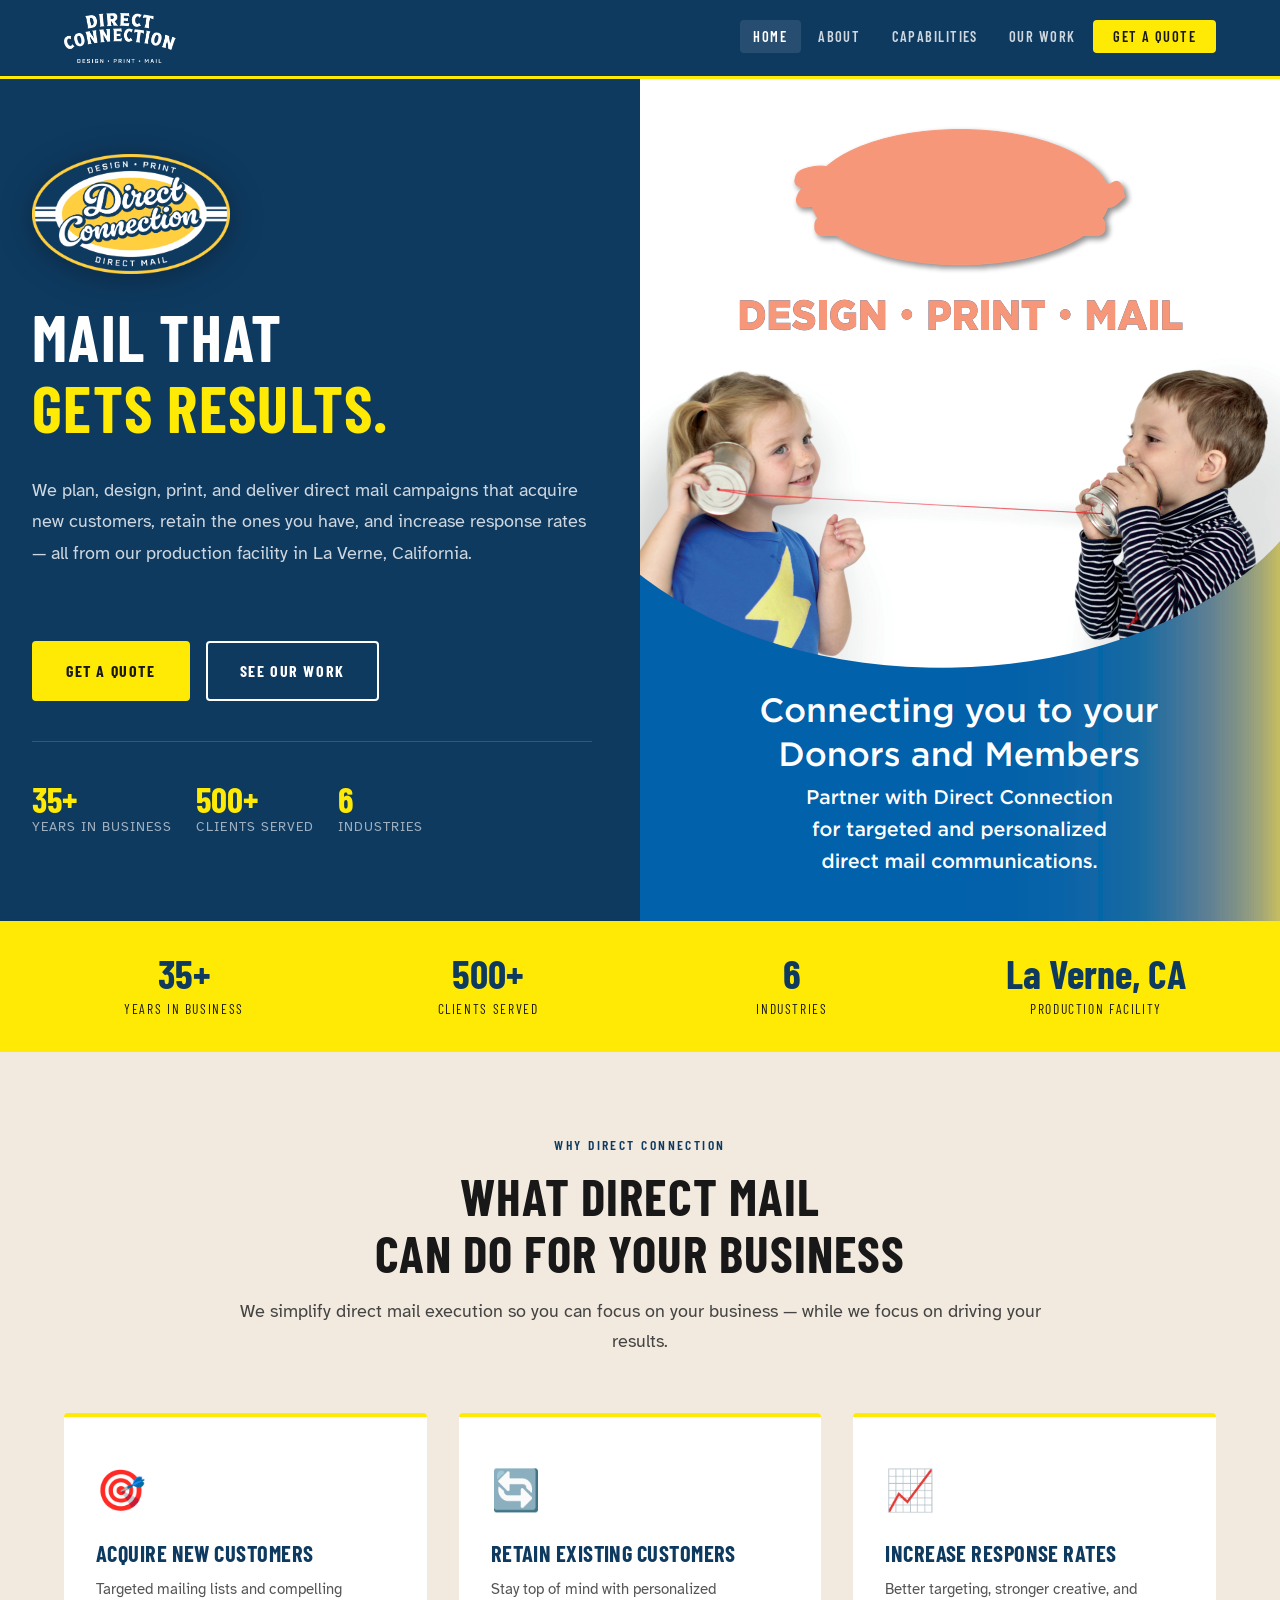
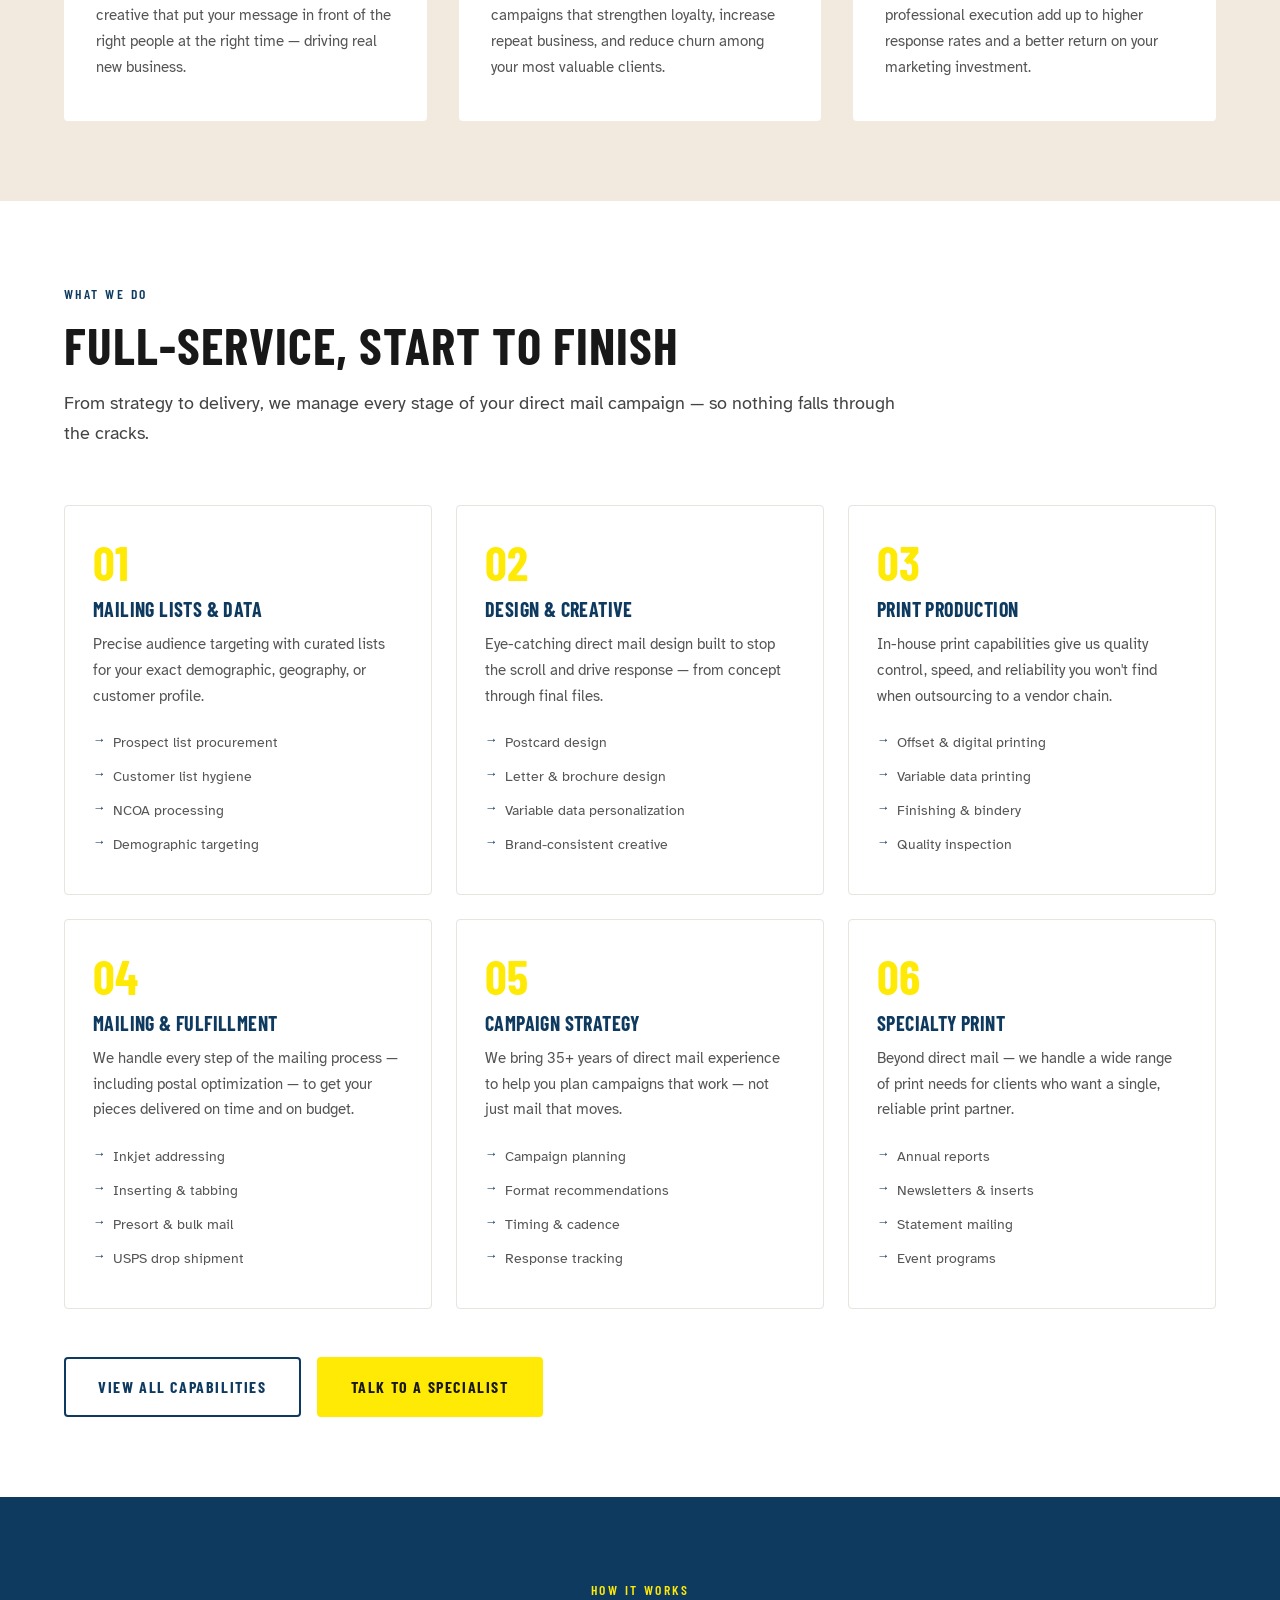
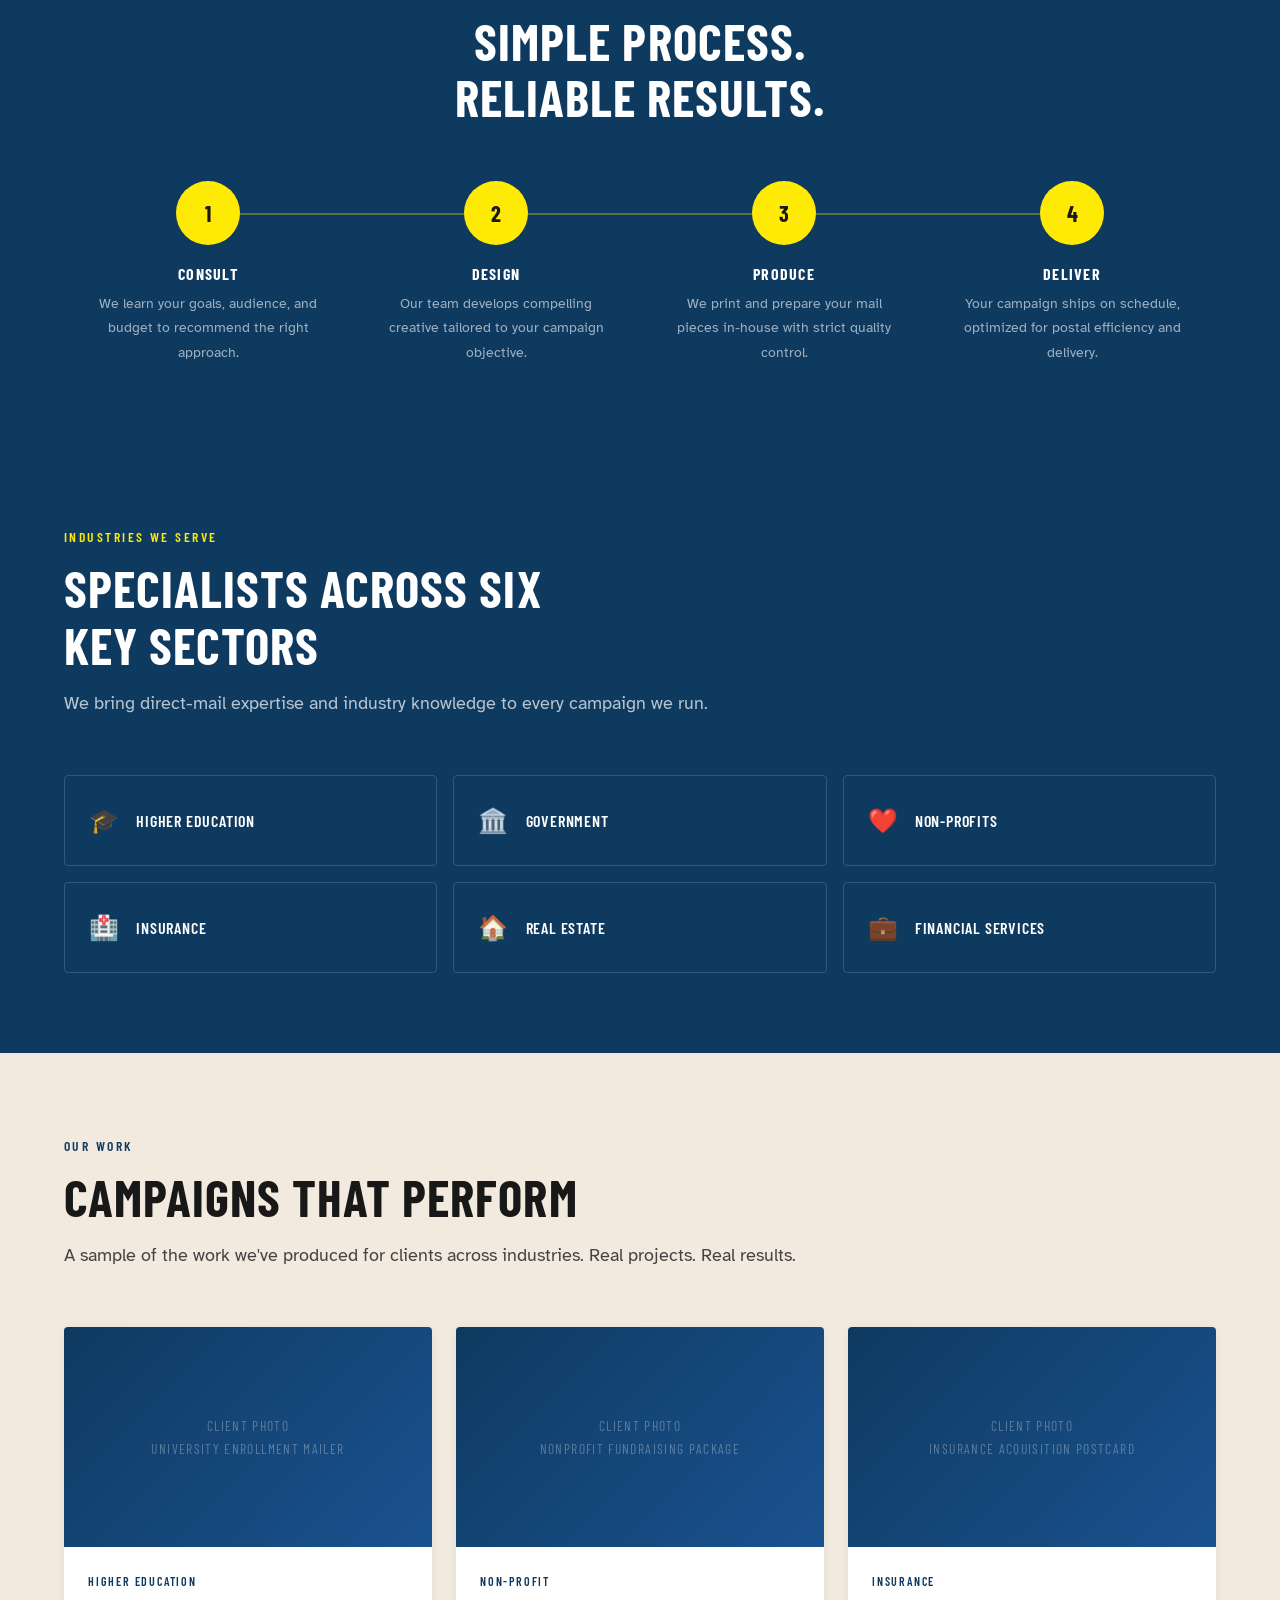
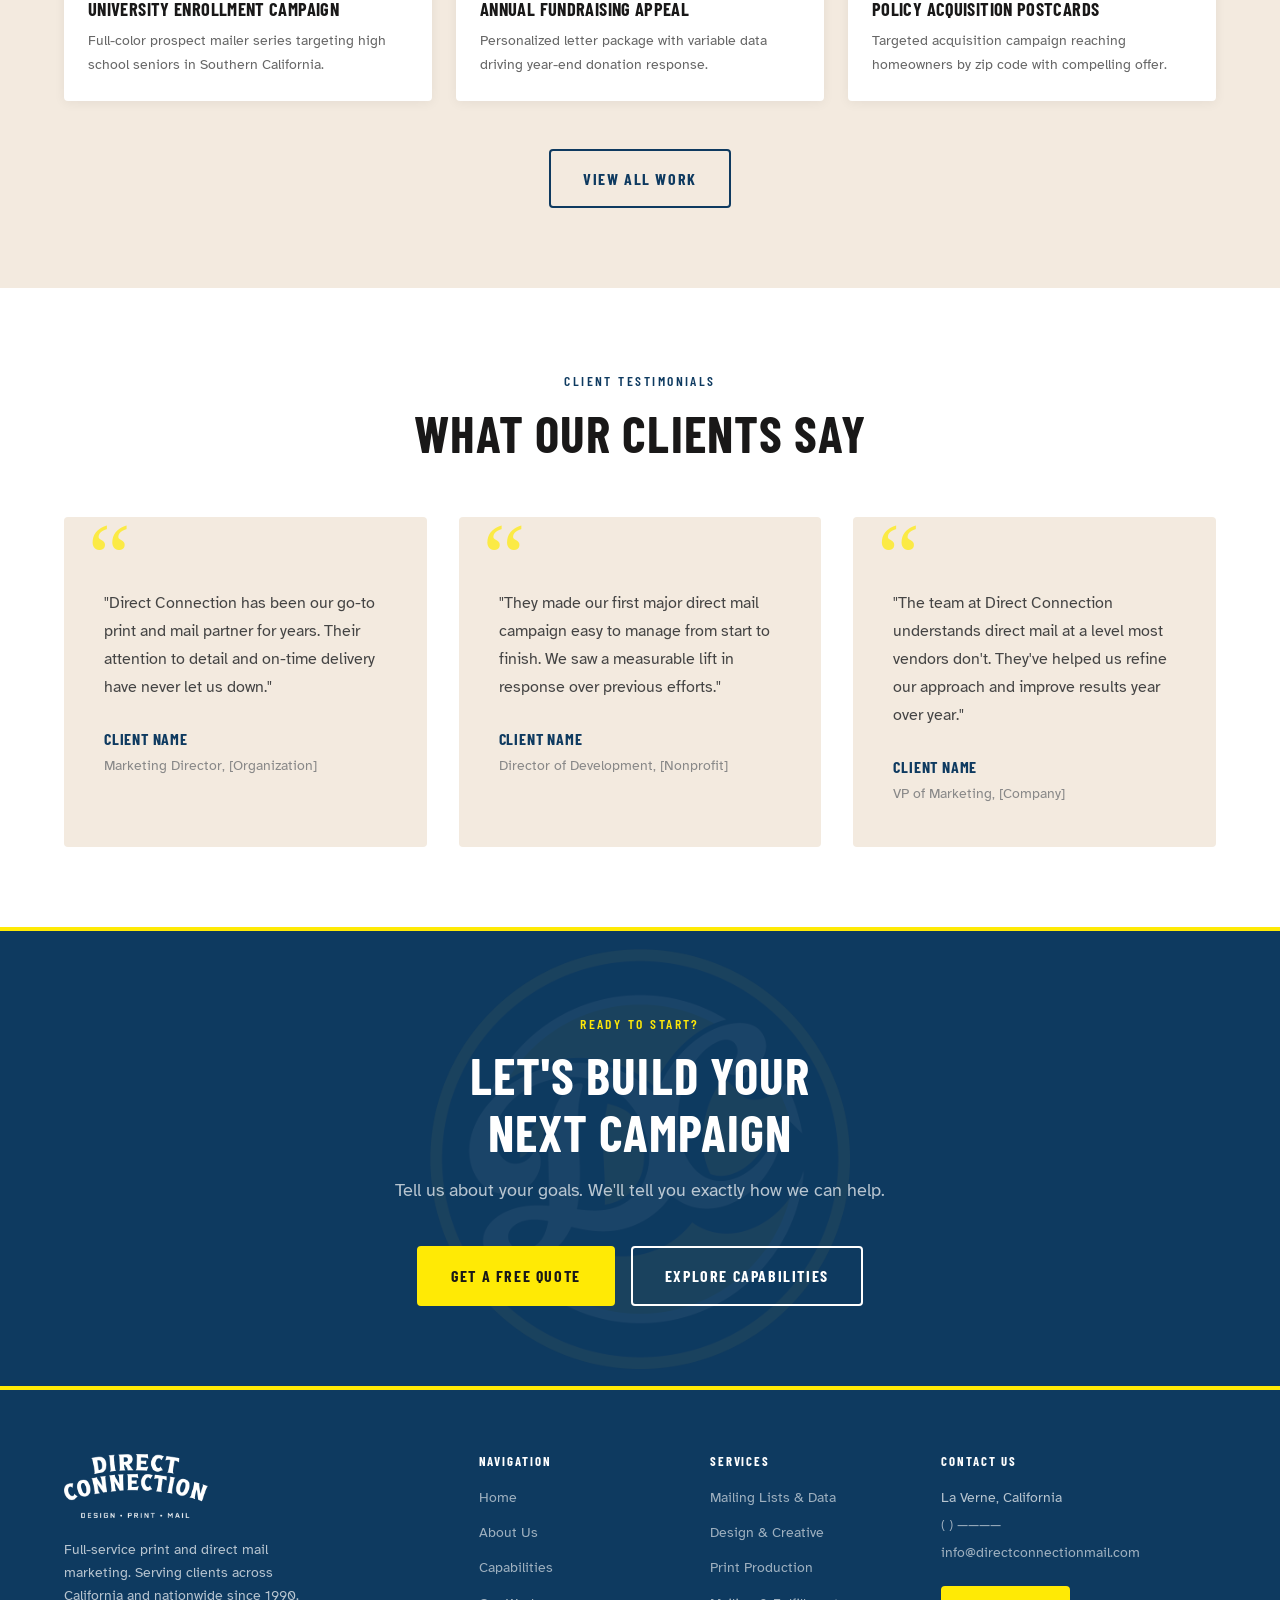
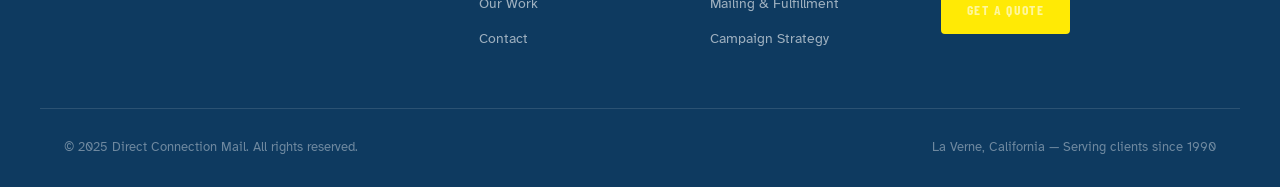
==== commit 48656248: "Add brand logos and dial in visual identity - Replace nav/footer text with Primary Wordmark WHT.png " ====
--- a/index.html
+++ b/index.html
@@ -11,6 +11,7 @@
   <link rel="preconnect" href="https://fonts.gstatic.com" crossorigin>
   <link href="https://fonts.googleapis.com/css2?family=Atkinson+Hyperlegible:ital,wght@0,400;0,700;1,400&family=Barlow+Condensed:wght@400;600;700;800&family=Dancing+Script:wght@600&display=swap" rel="stylesheet">
 
+  <link rel="icon" type="image/png" href="assets/images/logos/Monogram Patch TEXT.png">
   <link rel="stylesheet" href="css/style.css">
 </head>
 <body>
@@ -18,10 +19,7 @@
   <!-- ── NAVIGATION ── -->
   <header class="site-header" role="banner">
     <nav class="nav-inner" aria-label="Main navigation">
-      <a href="index.html" class="nav-logo" aria-label="Direct Connection Mail home">
-        <span class="logo-main">Direct Connection</span>
-        <span class="logo-sub">Mail &amp; Print Marketing</span>
-      </a>
+      <a href="index.html" class="nav-logo" aria-label="Direct Connection Mail home"><img src="assets/images/logos/Primary Wordmark WHT.png" alt="Direct Connection"></a>
 
       <ul class="nav-links" role="list">
         <li><a href="index.html">Home</a></li>
@@ -42,7 +40,9 @@
     <!-- ── HERO ── -->
     <section class="hero" aria-label="Hero">
       <div class="hero-content">
-        <span class="eyebrow on-dark">Full-Service Direct Mail</span>
+        <div class="hero-badge-logo">
+          <img src="assets/images/logos/OG Patch Logo.png" alt="Direct Connection — Design, Print, Mail badge">
+        </div>
         <h1>
           Mail That
           <span class="accent-line">Gets Results.</span>
@@ -390,8 +390,7 @@
   <footer class="site-footer" role="contentinfo">
     <div class="footer-inner">
       <div class="footer-brand">
-        <div class="logo-main">Direct Connection</div>
-        <div class="logo-sub">Mail &amp; Print Marketing</div>
+        <img src="assets/images/logos/Primary Wordmark WHT.png" alt="Direct Connection" class="footer-logo">
         <p>Full-service print and direct mail marketing. Serving clients across California and nationwide since 1990.</p>
       </div>
 
--- a/css/style.css
+++ b/css/style.css
@@ -178,9 +178,10 @@
   z-index: 1000;
   background: var(--navy);
   transition: box-shadow var(--transition);
+  border-bottom: 3px solid var(--yellow);
 }
 .site-header.scrolled {
-  box-shadow: 0 4px 24px rgba(14,58,96,0.25);
+  box-shadow: 0 4px 24px rgba(14,58,96,0.35);
 }
 
 .nav-inner {
@@ -190,28 +191,16 @@
   display: flex;
   align-items: center;
   justify-content: space-between;
-  height: 72px;
+  height: 76px;
 }
 
 .nav-logo {
   display: flex;
-  flex-direction: column;
-  line-height: 1;
-}
-.nav-logo .logo-main {
-  font-family: var(--font-head);
-  font-weight: 700;
-  font-size: 1.4rem;
-  letter-spacing: 0.08em;
-  text-transform: uppercase;
-  color: var(--white);
-}
-.nav-logo .logo-sub {
-  font-family: var(--font-body);
-  font-size: 0.65rem;
-  letter-spacing: 0.2em;
-  text-transform: uppercase;
-  color: var(--yellow);
+  align-items: center;
+}
+.nav-logo img {
+  height: 50px;
+  width: auto;
 }
 
 .nav-links {
@@ -282,6 +271,15 @@
   padding: 5rem 3rem 5rem 2rem;
   max-width: 640px;
   margin-left: auto;
+}
+
+.hero-badge-logo {
+  margin-bottom: 1.75rem;
+}
+.hero-badge-logo img {
+  height: 120px;
+  width: auto;
+  filter: drop-shadow(0 4px 16px rgba(0,0,0,0.3));
 }
 
 .hero h1 {
@@ -607,12 +605,26 @@
    ============================================================ */
 .cta-band {
   padding: 5rem 1.5rem;
-  background: var(--dark);
+  background: var(--navy);
   text-align: center;
-}
-.cta-band h2 { color: var(--white); margin-bottom: 1rem; }
-.cta-band p { color: rgba(255,255,255,0.7); margin: 0 auto 2.5rem; font-size: 1.1rem; }
-.cta-band .btn-group { justify-content: center; }
+  position: relative;
+  overflow: hidden;
+  border-top: 4px solid var(--yellow);
+}
+.cta-band::before {
+  content: '';
+  position: absolute;
+  top: 50%; left: 50%;
+  transform: translate(-50%, -50%);
+  width: 420px;
+  height: 420px;
+  background: url('../assets/images/logos/Monogram Patch NO TEXT.png') center/contain no-repeat;
+  opacity: 0.05;
+  pointer-events: none;
+}
+.cta-band h2 { color: var(--white); margin-bottom: 1rem; position: relative; }
+.cta-band p { color: rgba(255,255,255,0.7); margin: 0 auto 2.5rem; font-size: 1.1rem; position: relative; }
+.cta-band .btn-group { justify-content: center; position: relative; }
 
 /* ============================================================
    ABOUT PAGE
@@ -876,9 +888,10 @@
    FOOTER
    ============================================================ */
 .site-footer {
-  background: var(--dark);
+  background: var(--navy);
   color: rgba(255,255,255,0.7);
-  padding: 4rem 1.5rem 2rem;
+  padding: 0;
+  border-top: 4px solid var(--yellow);
 }
 .footer-inner {
   max-width: var(--max-w);
@@ -886,25 +899,18 @@
   display: grid;
   grid-template-columns: 2fr 1fr 1fr 1.5fr;
   gap: 3rem;
-  padding-bottom: 3rem;
-  border-bottom: 1px solid rgba(255,255,255,0.1);
-}
-.footer-brand .logo-main {
-  font-family: var(--font-head);
-  font-size: 1.5rem;
-  font-weight: 700;
-  letter-spacing: 0.08em;
-  text-transform: uppercase;
-  color: var(--white);
-  margin-bottom: 0.25rem;
-}
-.footer-brand .logo-sub {
-  font-family: var(--font-body);
-  font-size: 0.7rem;
-  letter-spacing: 0.2em;
-  text-transform: uppercase;
-  color: var(--yellow);
+  padding: 4rem 1.5rem 3rem;
+  border-bottom: 1px solid rgba(255,255,255,0.12);
+}
+.footer-brand .footer-logo {
+  height: 64px;
+  width: auto;
   margin-bottom: 1.25rem;
+}
+.footer-brand .footer-monogram {
+  height: 80px;
+  width: auto;
+  margin-bottom: 1rem;
 }
 .footer-brand p { font-size: 0.9rem; max-width: 28ch; line-height: 1.6; }
 
@@ -931,7 +937,8 @@
 
 .footer-bottom {
   max-width: var(--max-w);
-  margin: 2rem auto 0;
+  margin: 0 auto;
+  padding: 1.75rem 1.5rem;
   display: flex;
   justify-content: space-between;
   align-items: center;
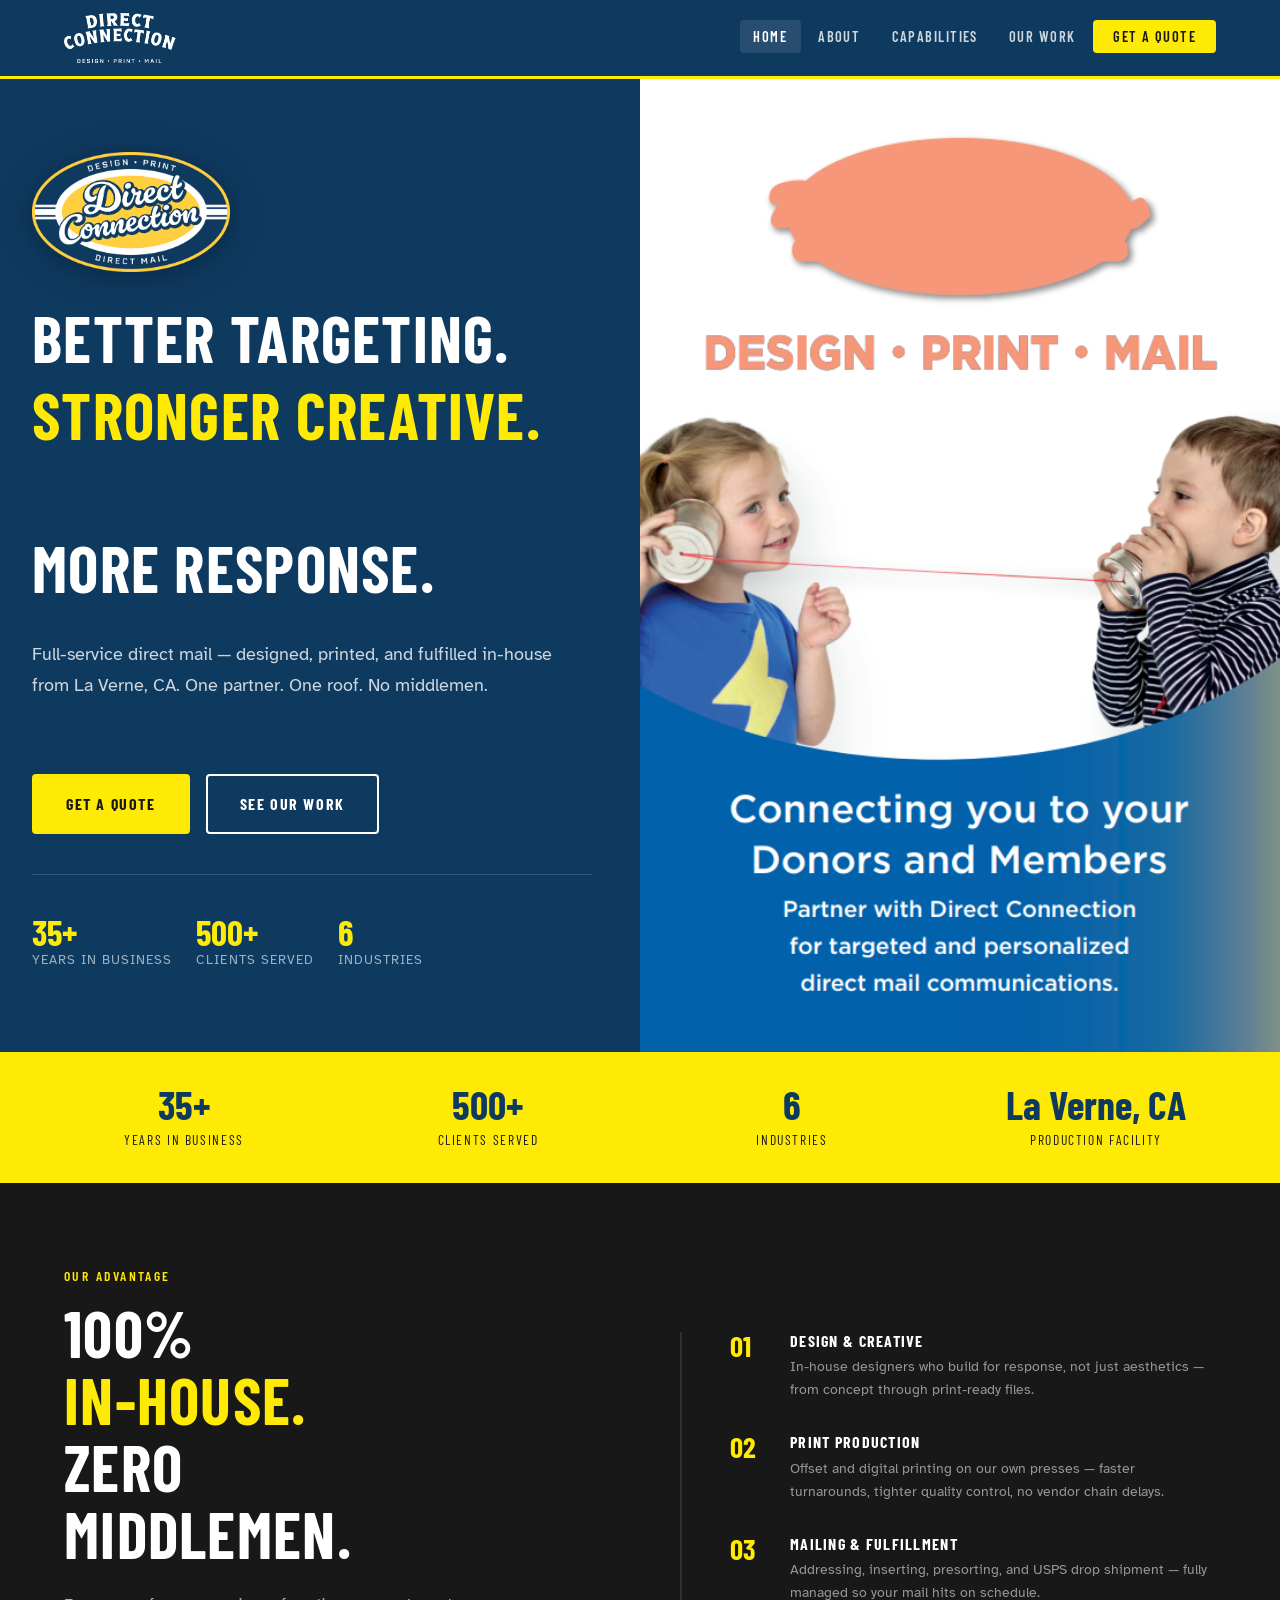
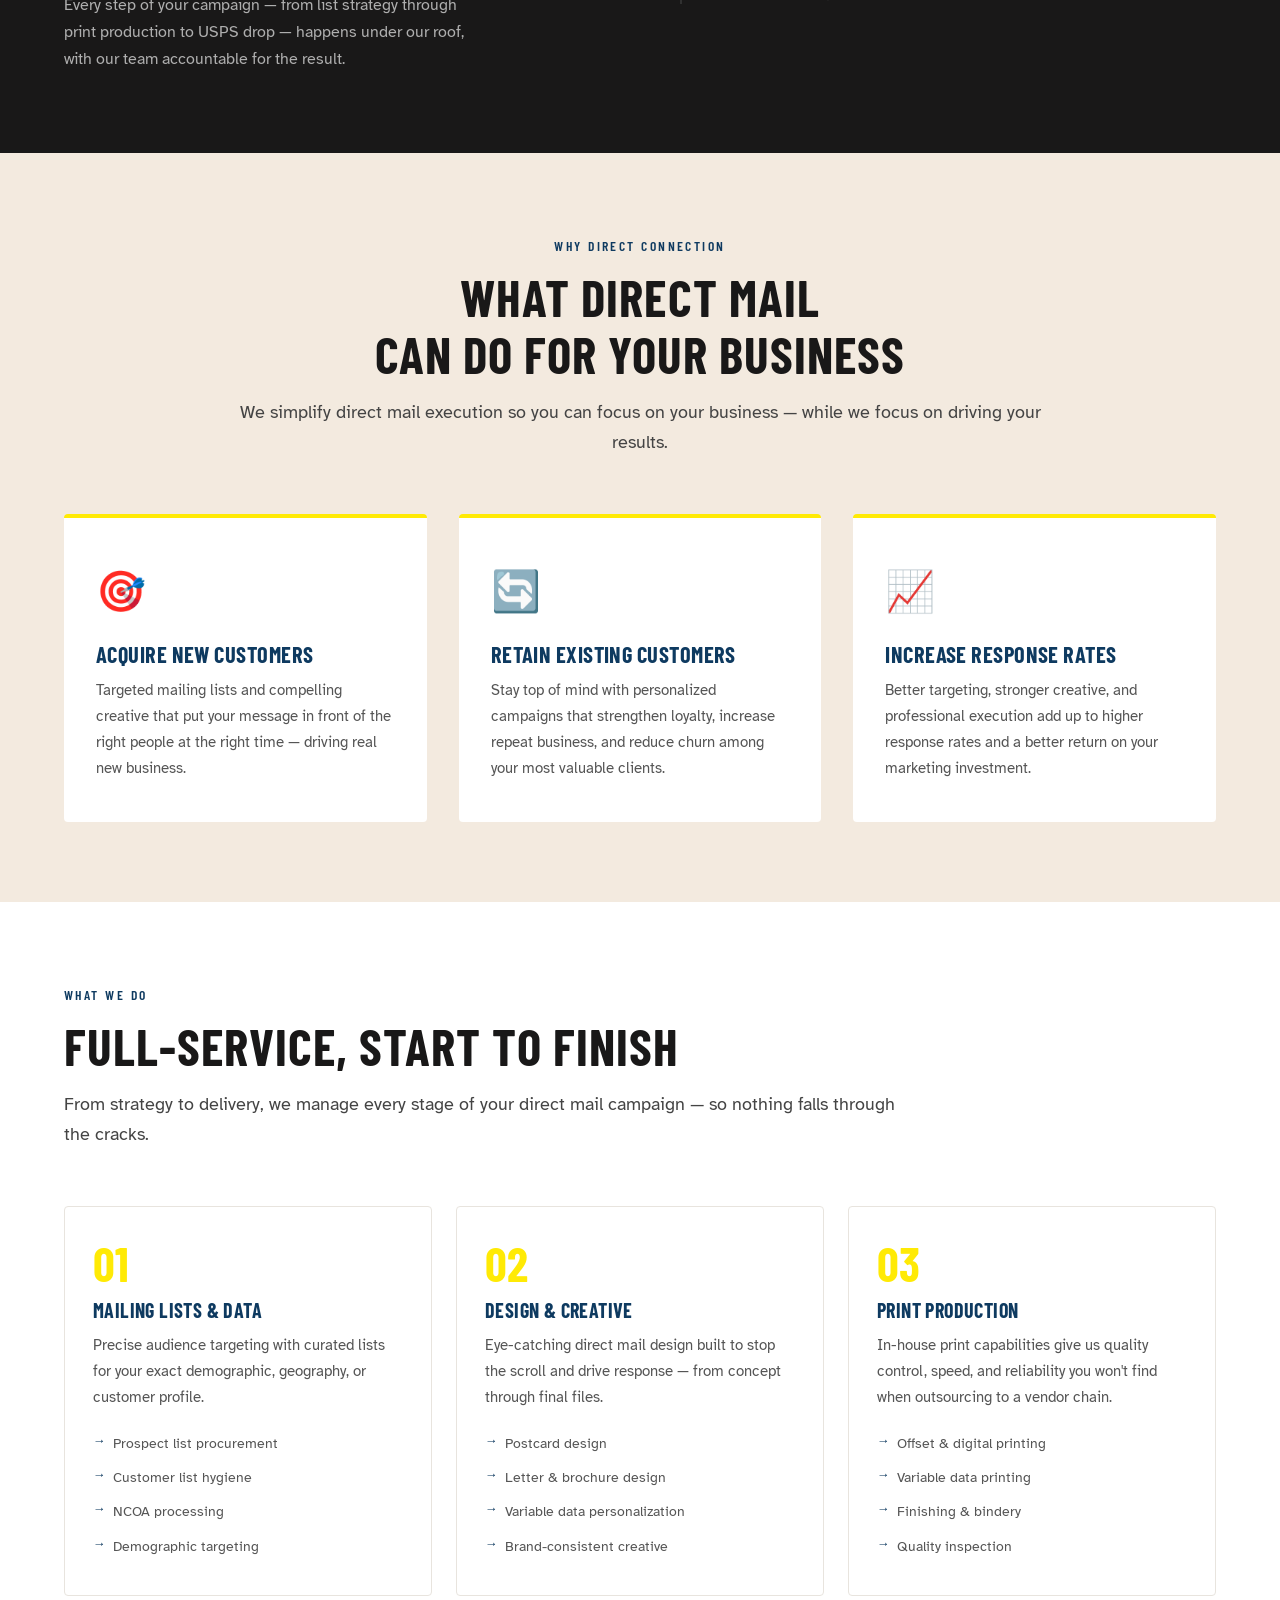
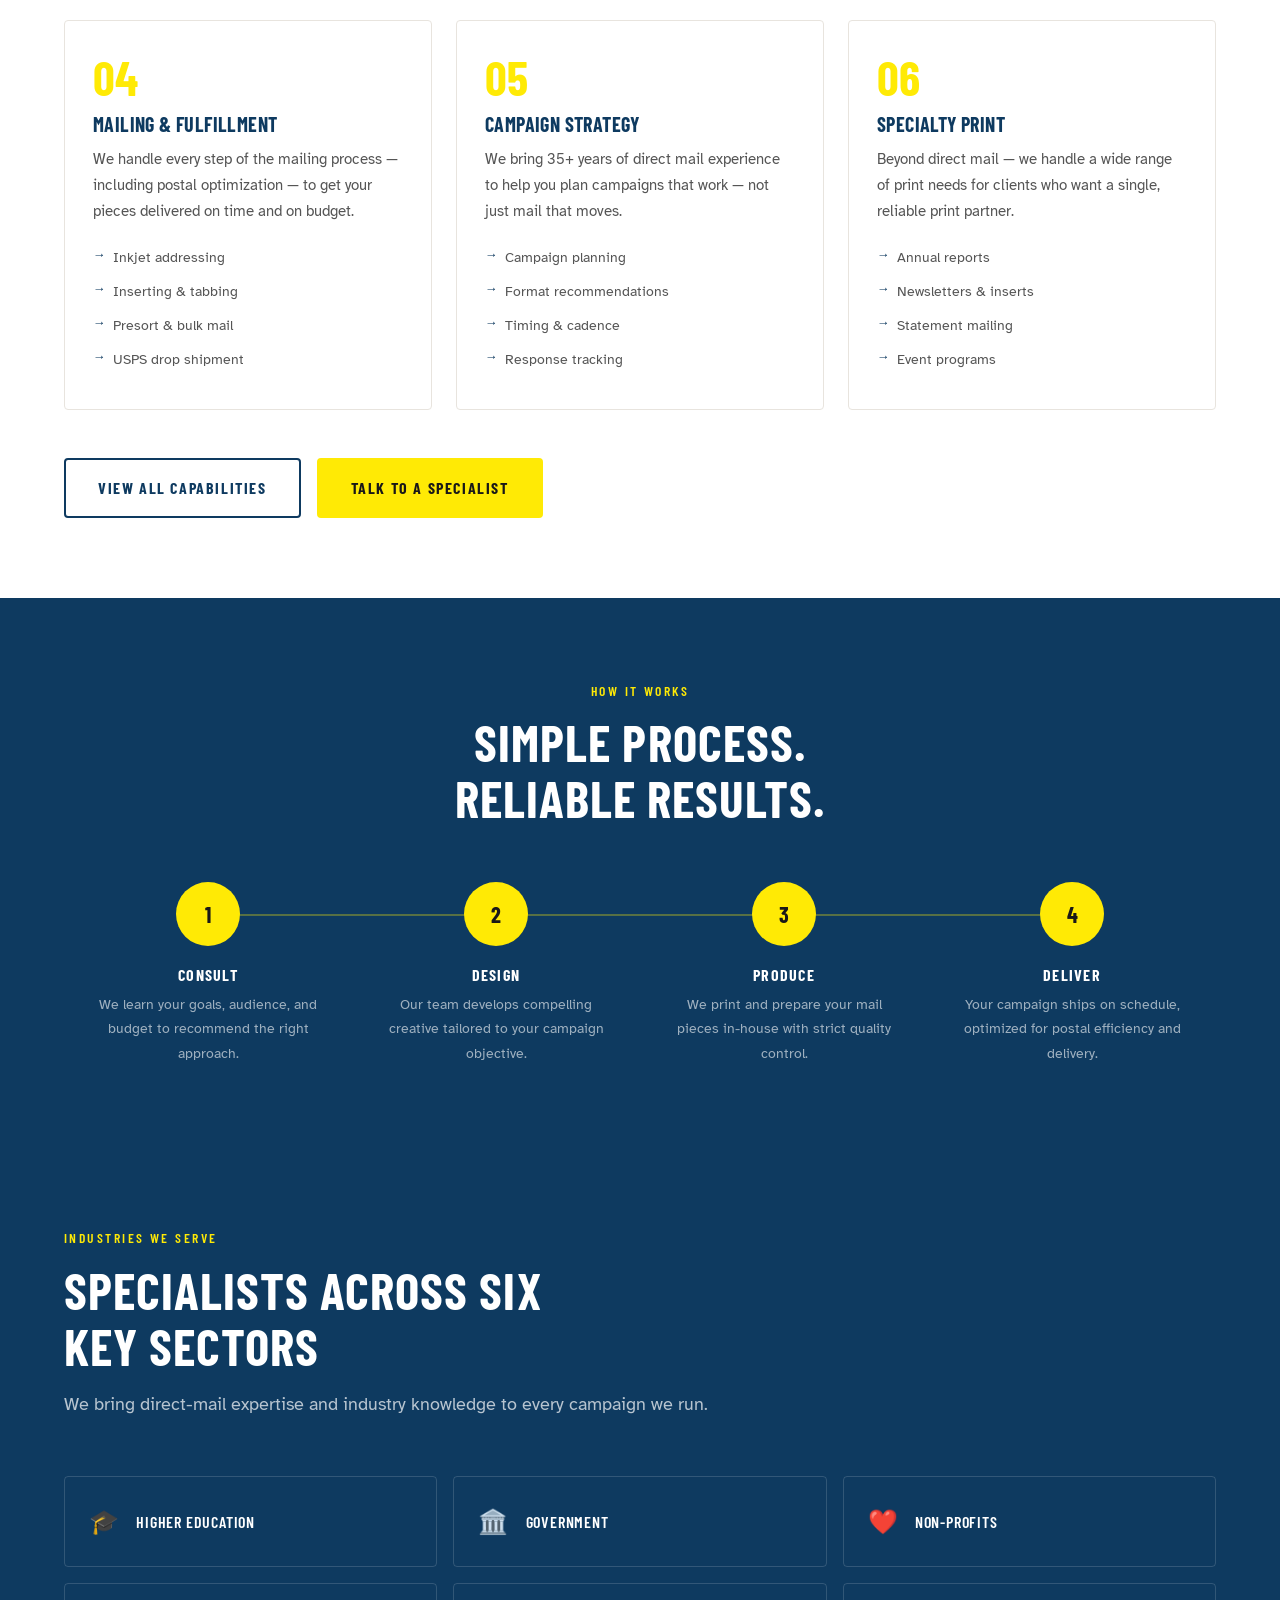
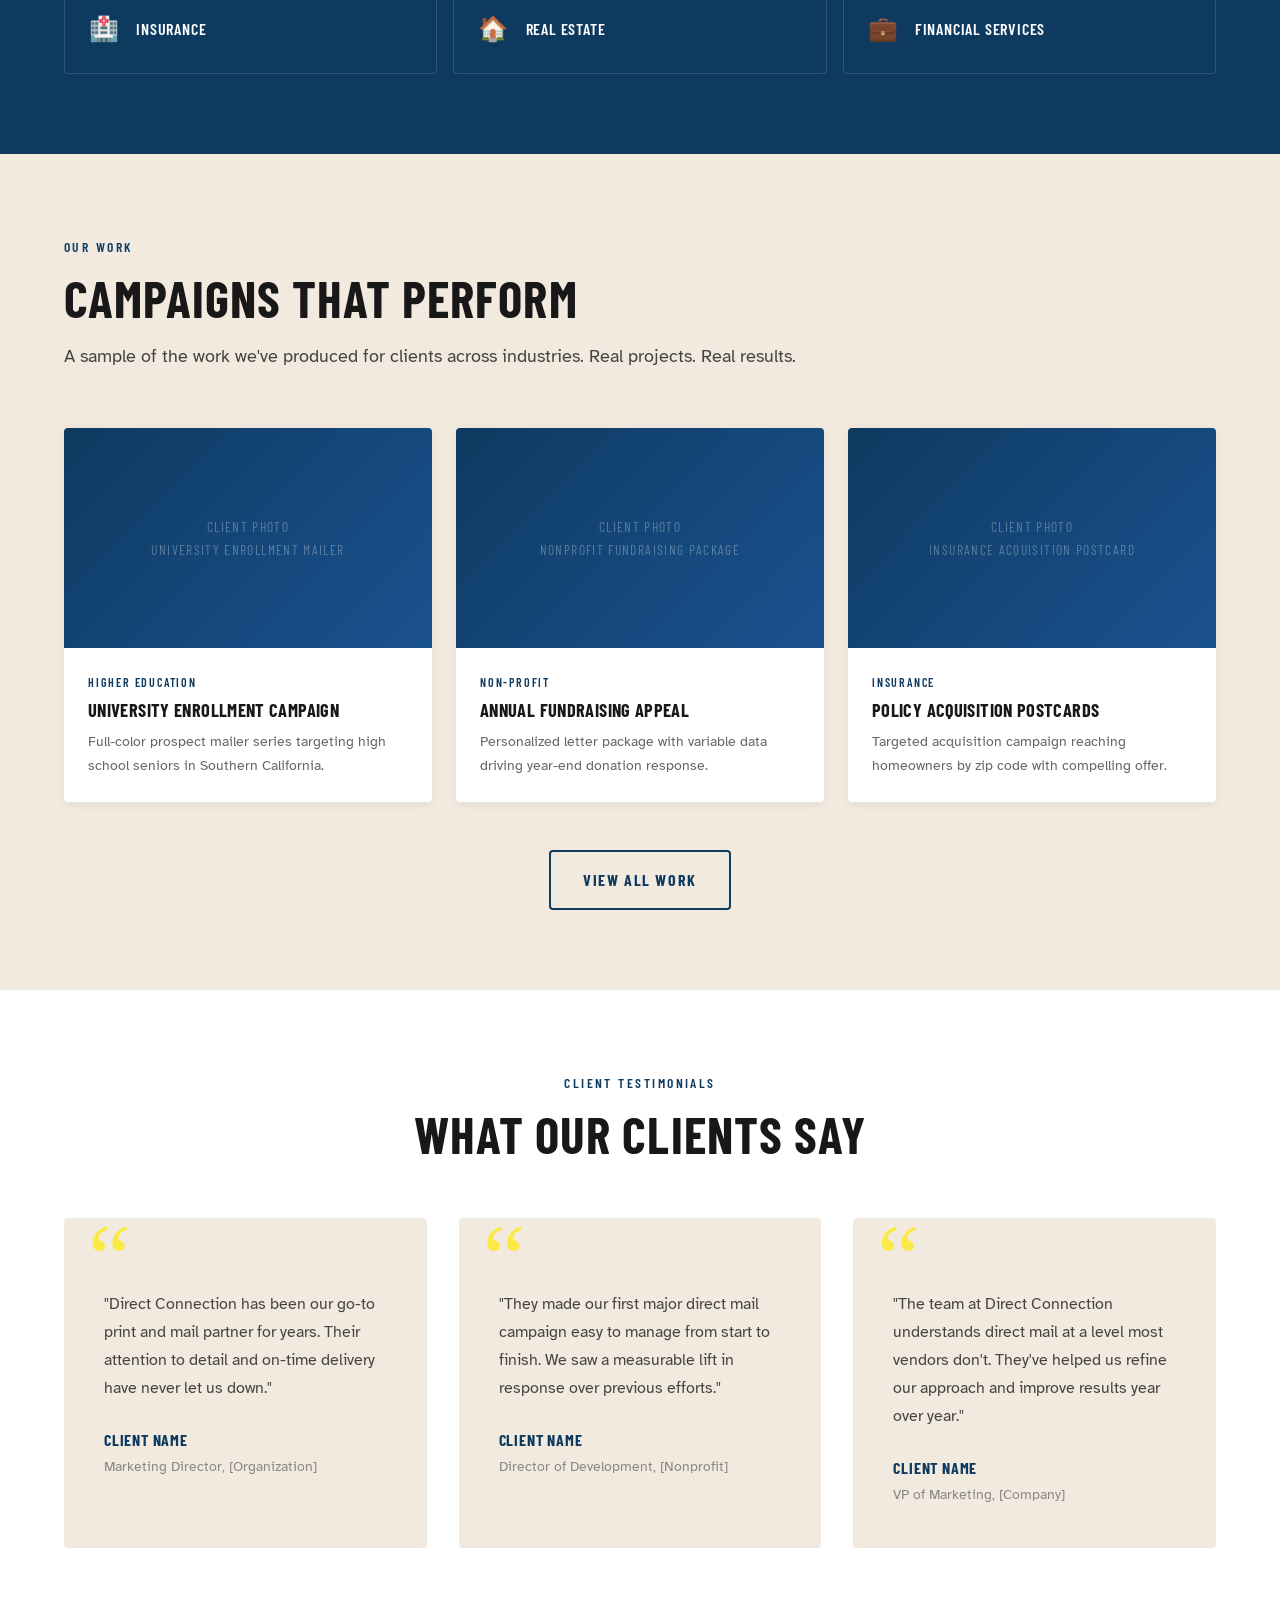
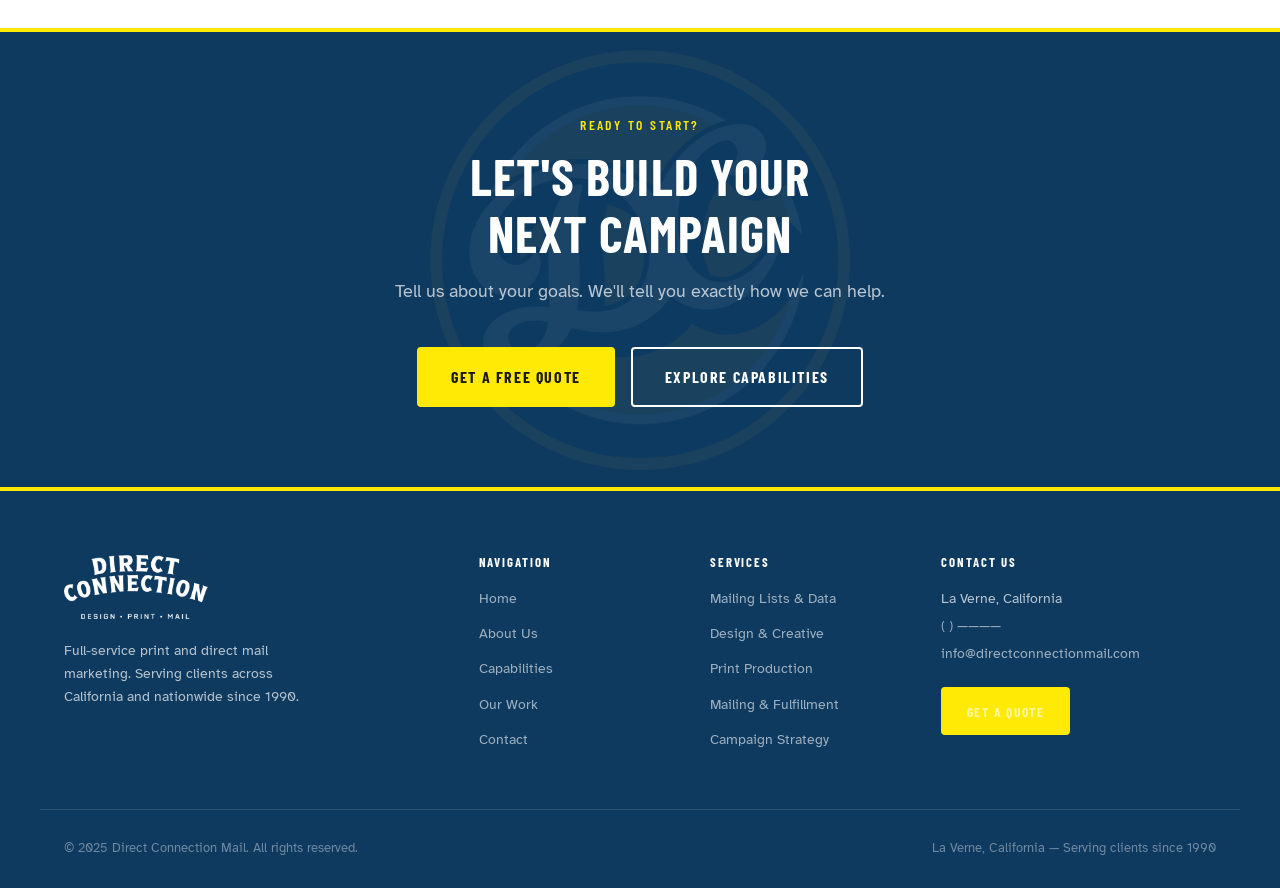
==== commit c7d1dfd4: "Improve homepage hero, add in-house callout band, and FAQ accordion - Hero headline: stacked declara" ====
--- a/index.html
+++ b/index.html
@@ -43,13 +43,14 @@
         <div class="hero-badge-logo">
           <img src="assets/images/logos/OG Patch Logo.png" alt="Direct Connection — Design, Print, Mail badge">
         </div>
-        <h1>
-          Mail That
-          <span class="accent-line">Gets Results.</span>
+        <h1 class="hero-h1-stack">
+          Better Targeting.<br>
+          <span class="accent-line">Stronger Creative.</span><br>
+          More Response.
         </h1>
         <p class="hero-desc">
-          We plan, design, print, and deliver direct mail campaigns that acquire new customers,
-          retain the ones you have, and increase response rates — all from our production facility in La Verne, California.
+          Full-service direct mail — designed, printed, and fulfilled in-house from La Verne, CA.
+          One partner. One roof. No middlemen.
         </p>
         <div class="btn-group">
           <a href="contact.html" class="btn btn-primary">Get a Quote</a>
@@ -95,6 +96,46 @@
         <div class="stat-item">
           <div class="num">La Verne, CA</div>
           <div class="label">Production Facility</div>
+        </div>
+      </div>
+    </section>
+
+    <!-- ── IN-HOUSE CALLOUT ── -->
+    <section class="inhouse-band" aria-labelledby="inhouse-heading">
+      <div class="inhouse-band-inner container">
+        <div class="fade-in">
+          <span class="eyebrow on-dark">Our Advantage</span>
+          <div class="inhouse-statement" id="inhouse-heading">
+            100%<br>
+            <span class="accent">In-House.</span><br>
+            Zero<br>Middlemen.
+          </div>
+          <p style="color:rgba(255,255,255,0.65); margin-top:1.5rem; max-width:40ch;">
+            Every step of your campaign — from list strategy through print production to USPS drop — happens under our roof, with our team accountable for the result.
+          </p>
+        </div>
+        <div class="inhouse-pillars fade-in fade-in-delay-1">
+          <div class="inhouse-pillar">
+            <div class="inhouse-pillar-num">01</div>
+            <div>
+              <h4>Design &amp; Creative</h4>
+              <p>In-house designers who build for response, not just aesthetics — from concept through print-ready files.</p>
+            </div>
+          </div>
+          <div class="inhouse-pillar">
+            <div class="inhouse-pillar-num">02</div>
+            <div>
+              <h4>Print Production</h4>
+              <p>Offset and digital printing on our own presses — faster turnarounds, tighter quality control, no vendor chain delays.</p>
+            </div>
+          </div>
+          <div class="inhouse-pillar">
+            <div class="inhouse-pillar-num">03</div>
+            <div>
+              <h4>Mailing &amp; Fulfillment</h4>
+              <p>Addressing, inserting, presorting, and USPS drop shipment — fully managed so your mail hits on schedule.</p>
+            </div>
+          </div>
         </div>
       </div>
     </section>
--- a/css/style.css
+++ b/css/style.css
@@ -286,6 +286,12 @@
   color: var(--white);
   margin-bottom: 0.5rem;
   font-size: clamp(2.5rem, 5vw, 4.5rem);
+}
+
+/* Stacked 3-line declarative hero variant */
+.hero-h1-stack {
+  font-size: clamp(2.2rem, 4.2vw, 4rem);
+  line-height: 1.2;
 }
 
 .hero h1 .accent-line {
@@ -598,6 +604,142 @@
 .testimonial-author span {
   font-size: 0.85rem;
   color: #888;
+}
+
+/* ============================================================
+   IN-HOUSE CALLOUT BAND
+   ============================================================ */
+.inhouse-band {
+  background: var(--dark);
+  color: var(--white);
+  padding: 5rem 1.5rem;
+  overflow: hidden;
+}
+.inhouse-band-inner {
+  display: grid;
+  grid-template-columns: 1fr 1fr;
+  gap: 5rem;
+  align-items: center;
+}
+.inhouse-statement {
+  font-family: var(--font-head);
+  font-size: clamp(2.8rem, 5vw, 4.5rem);
+  font-weight: 700;
+  text-transform: uppercase;
+  line-height: 1.05;
+  letter-spacing: 0.02em;
+}
+.inhouse-statement .accent { color: var(--yellow); }
+
+.inhouse-pillars {
+  display: flex;
+  flex-direction: column;
+  gap: 2rem;
+  border-left: 2px solid rgba(255,255,255,0.1);
+  padding-left: 3rem;
+}
+.inhouse-pillar {
+  display: flex;
+  gap: 1.25rem;
+  align-items: flex-start;
+}
+.inhouse-pillar-num {
+  font-family: var(--font-head);
+  font-size: 1.8rem;
+  font-weight: 700;
+  color: var(--yellow);
+  line-height: 1;
+  flex-shrink: 0;
+  width: 2.5rem;
+}
+.inhouse-pillar h4 {
+  font-size: 1rem;
+  color: var(--white);
+  text-transform: uppercase;
+  letter-spacing: 0.08em;
+  margin-bottom: 0.35rem;
+}
+.inhouse-pillar p {
+  font-size: 0.9rem;
+  color: rgba(255,255,255,0.55);
+  margin: 0;
+  max-width: 100%;
+  line-height: 1.6;
+}
+
+/* ============================================================
+   FAQ ACCORDION
+   ============================================================ */
+.faq-section { padding: var(--section-pad); background: var(--cream); }
+.faq-list {
+  max-width: 820px;
+  margin: 0 auto;
+}
+.faq-item { border-bottom: 1px solid #cec8c0; }
+.faq-item:first-child { border-top: 1px solid #cec8c0; }
+
+.faq-question {
+  width: 100%;
+  background: none;
+  border: none;
+  padding: 1.5rem 0;
+  display: flex;
+  justify-content: space-between;
+  align-items: center;
+  gap: 1.5rem;
+  cursor: pointer;
+  text-align: left;
+  font-family: var(--font-head);
+  font-size: 1.05rem;
+  font-weight: 700;
+  letter-spacing: 0.03em;
+  text-transform: uppercase;
+  color: var(--navy);
+  transition: color var(--transition);
+}
+.faq-question:hover { color: var(--dark); }
+
+.faq-icon {
+  width: 28px;
+  height: 28px;
+  flex-shrink: 0;
+  border: 2px solid var(--navy);
+  border-radius: 50%;
+  position: relative;
+  transition: background var(--transition), border-color var(--transition);
+}
+.faq-icon::before,
+.faq-icon::after {
+  content: '';
+  position: absolute;
+  top: 50%; left: 50%;
+  background: var(--navy);
+  transition: transform 0.25s ease, opacity 0.25s ease;
+}
+.faq-icon::before {
+  width: 10px; height: 2px;
+  transform: translate(-50%, -50%);
+}
+.faq-icon::after {
+  width: 2px; height: 10px;
+  transform: translate(-50%, -50%);
+}
+.faq-item.open .faq-icon {
+  background: var(--navy);
+  border-color: var(--navy);
+}
+.faq-item.open .faq-icon::before,
+.faq-item.open .faq-icon::after { background: var(--white); }
+.faq-item.open .faq-icon::after { transform: translate(-50%, -50%) rotate(90deg); opacity: 0; }
+
+.faq-answer {
+  padding-bottom: 1.75rem;
+}
+.faq-answer p {
+  color: #555;
+  margin: 0;
+  max-width: 100%;
+  line-height: 1.75;
 }
 
 /* ============================================================
@@ -1020,6 +1162,9 @@
   .hero-content { padding: 4rem 1.5rem; max-width: 100%; margin: 0; }
   .hero-visual { display: none; }
 
+  .inhouse-band-inner { grid-template-columns: 1fr; gap: 3rem; }
+  .inhouse-pillars { border-left: none; padding-left: 0; border-top: 1px solid rgba(255,255,255,0.1); padding-top: 2rem; }
+
   .value-grid,
   .services-grid,
   .industries-grid,
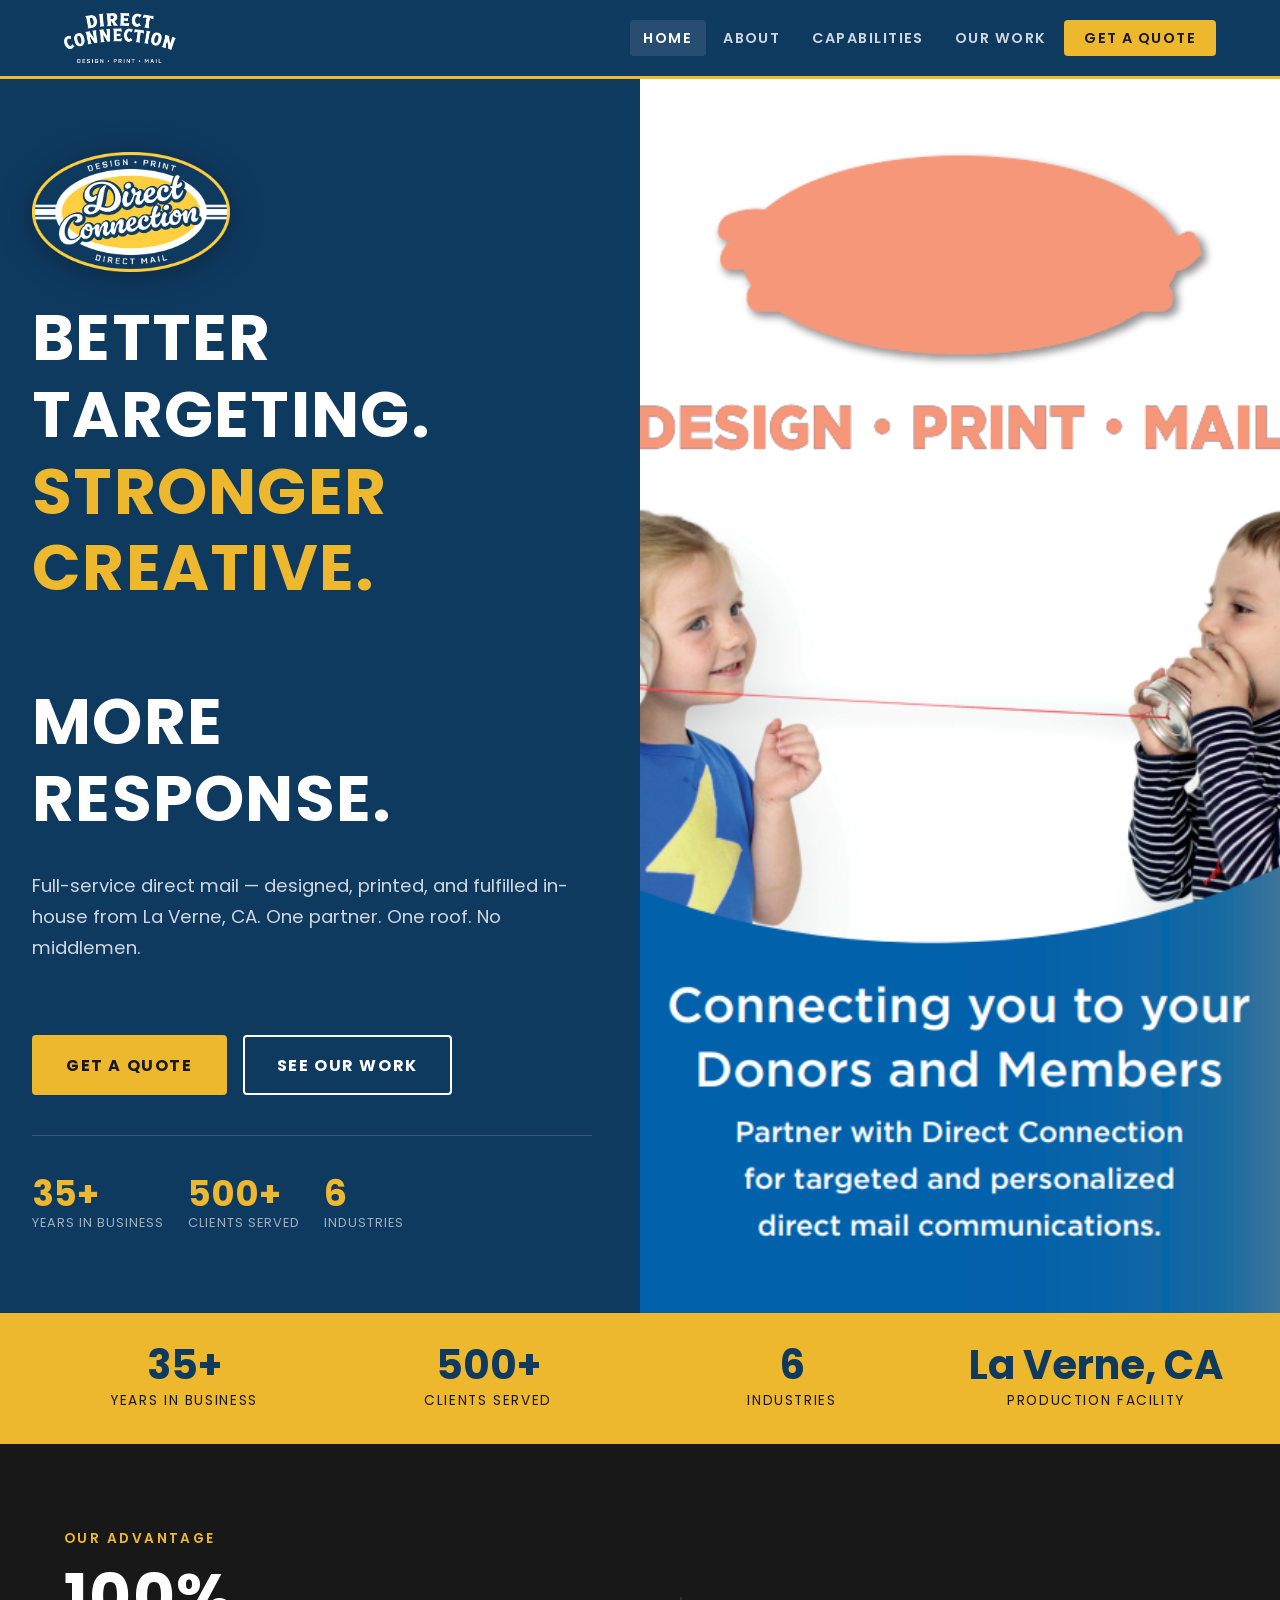
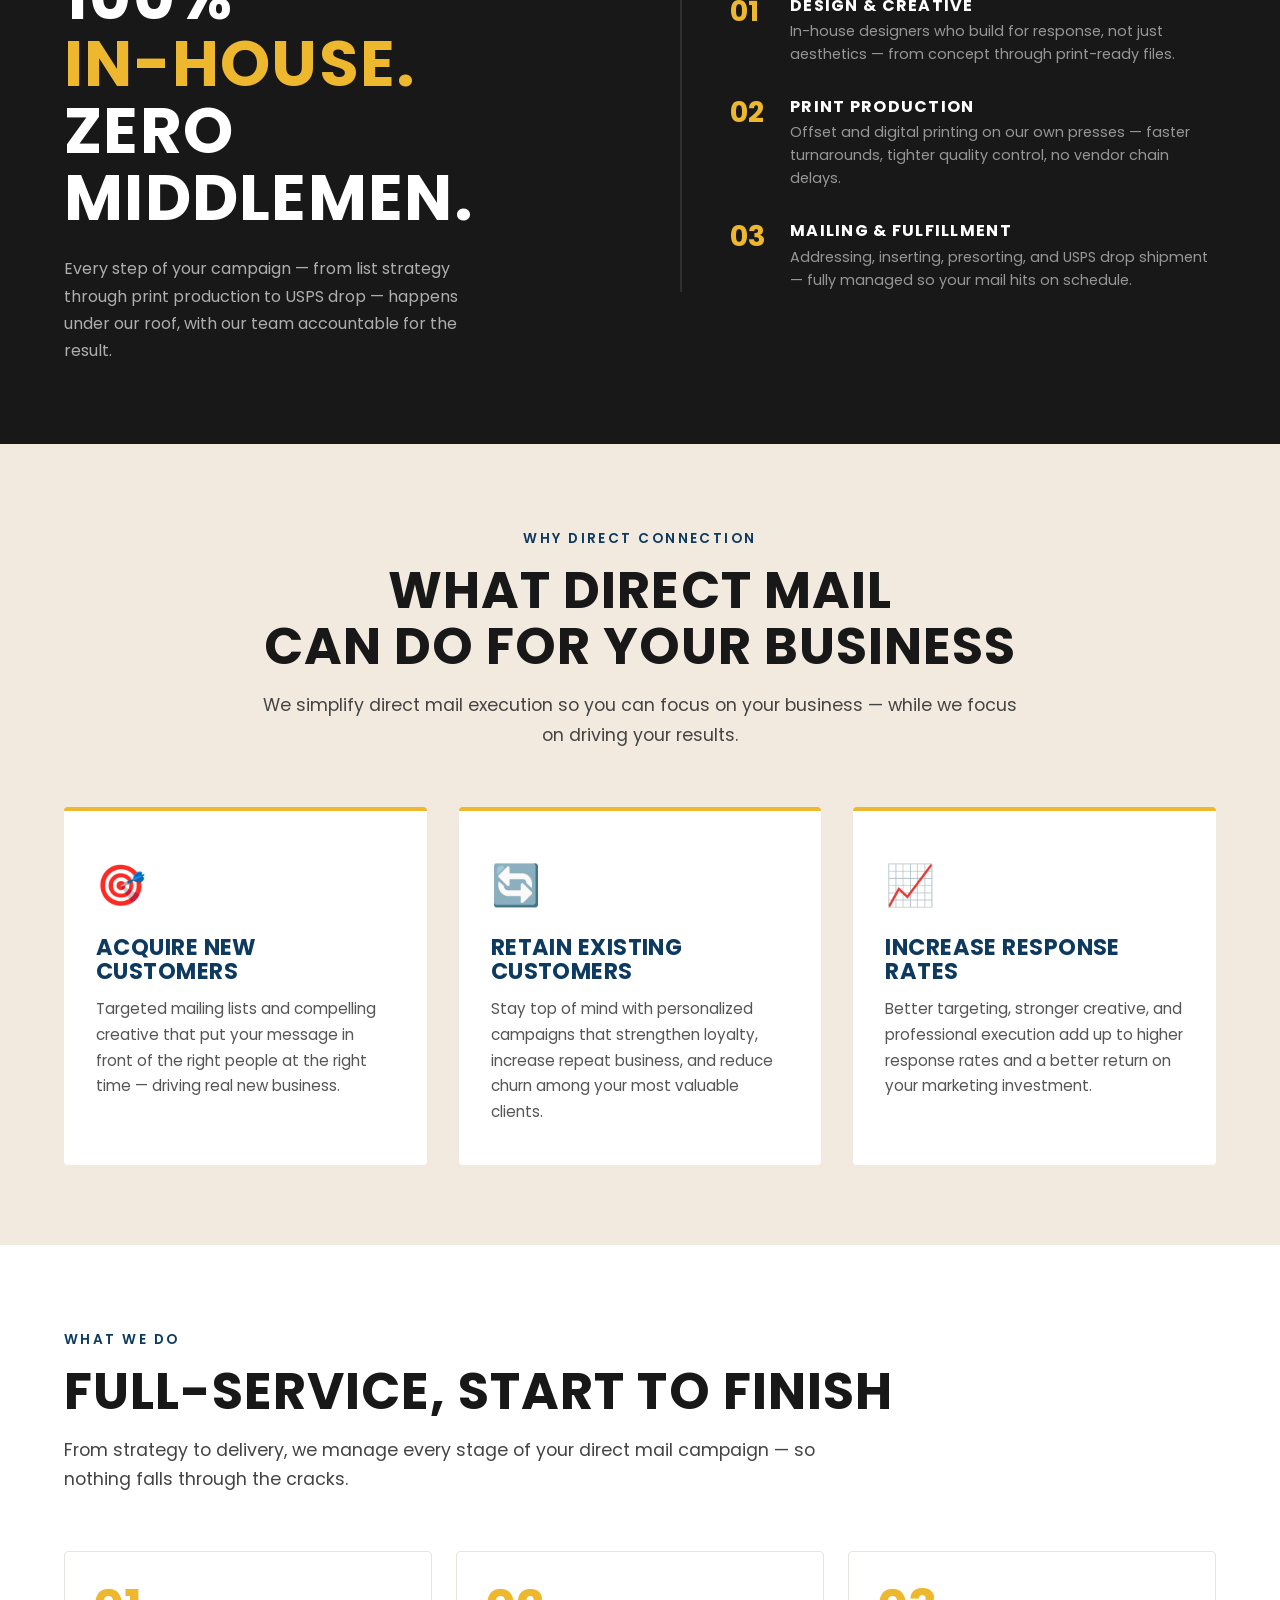
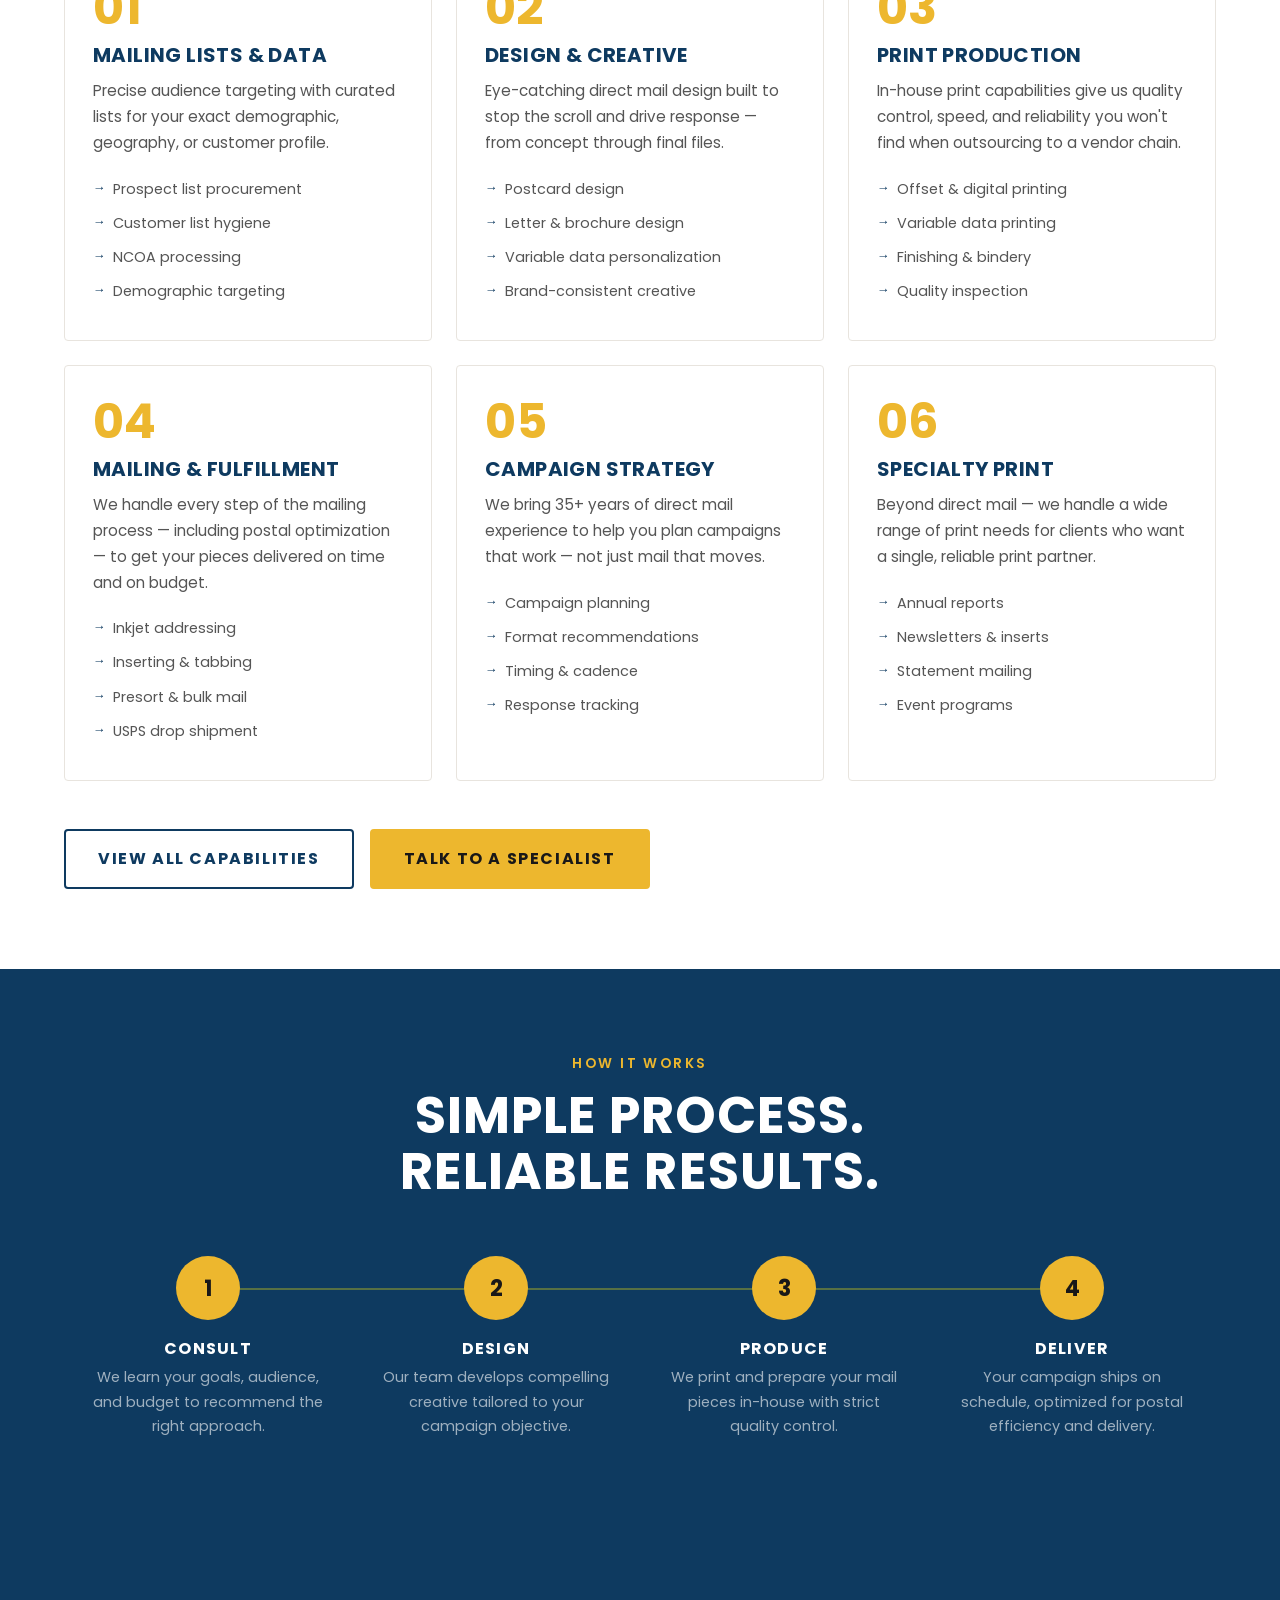
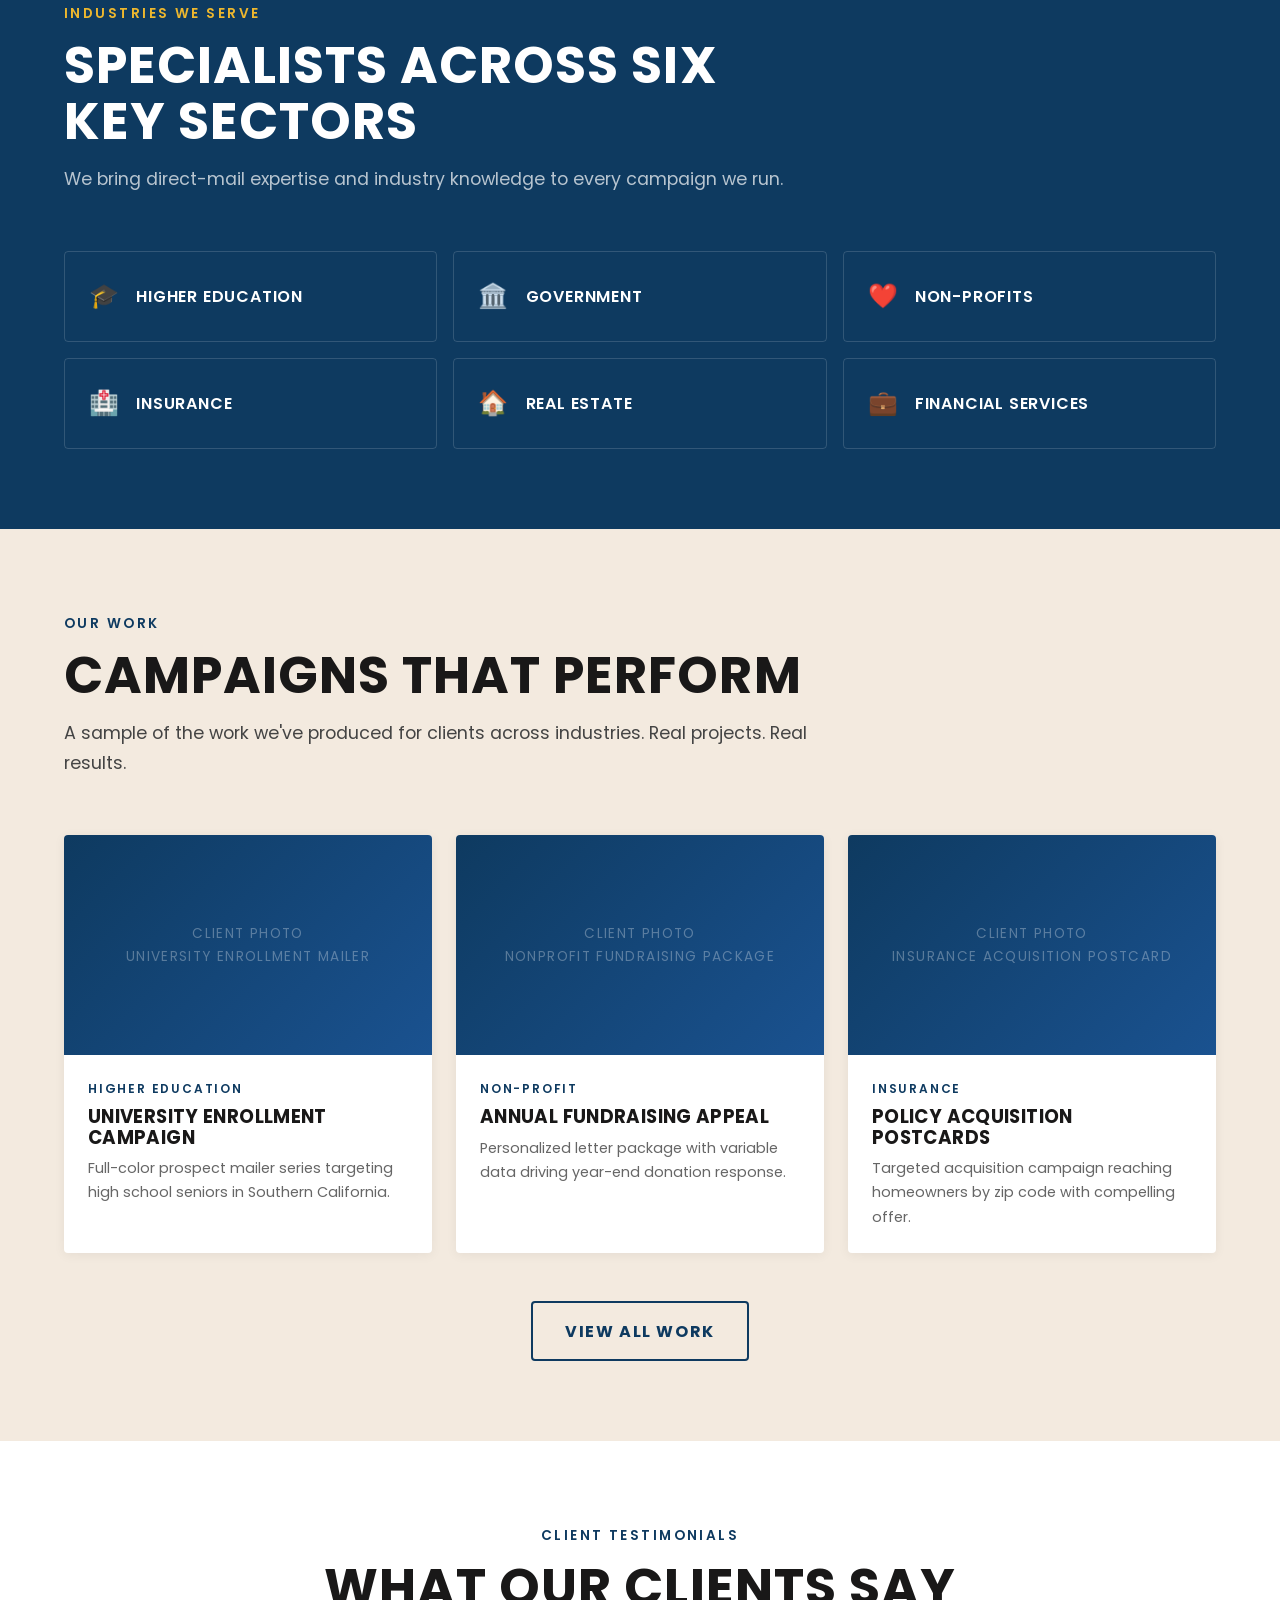
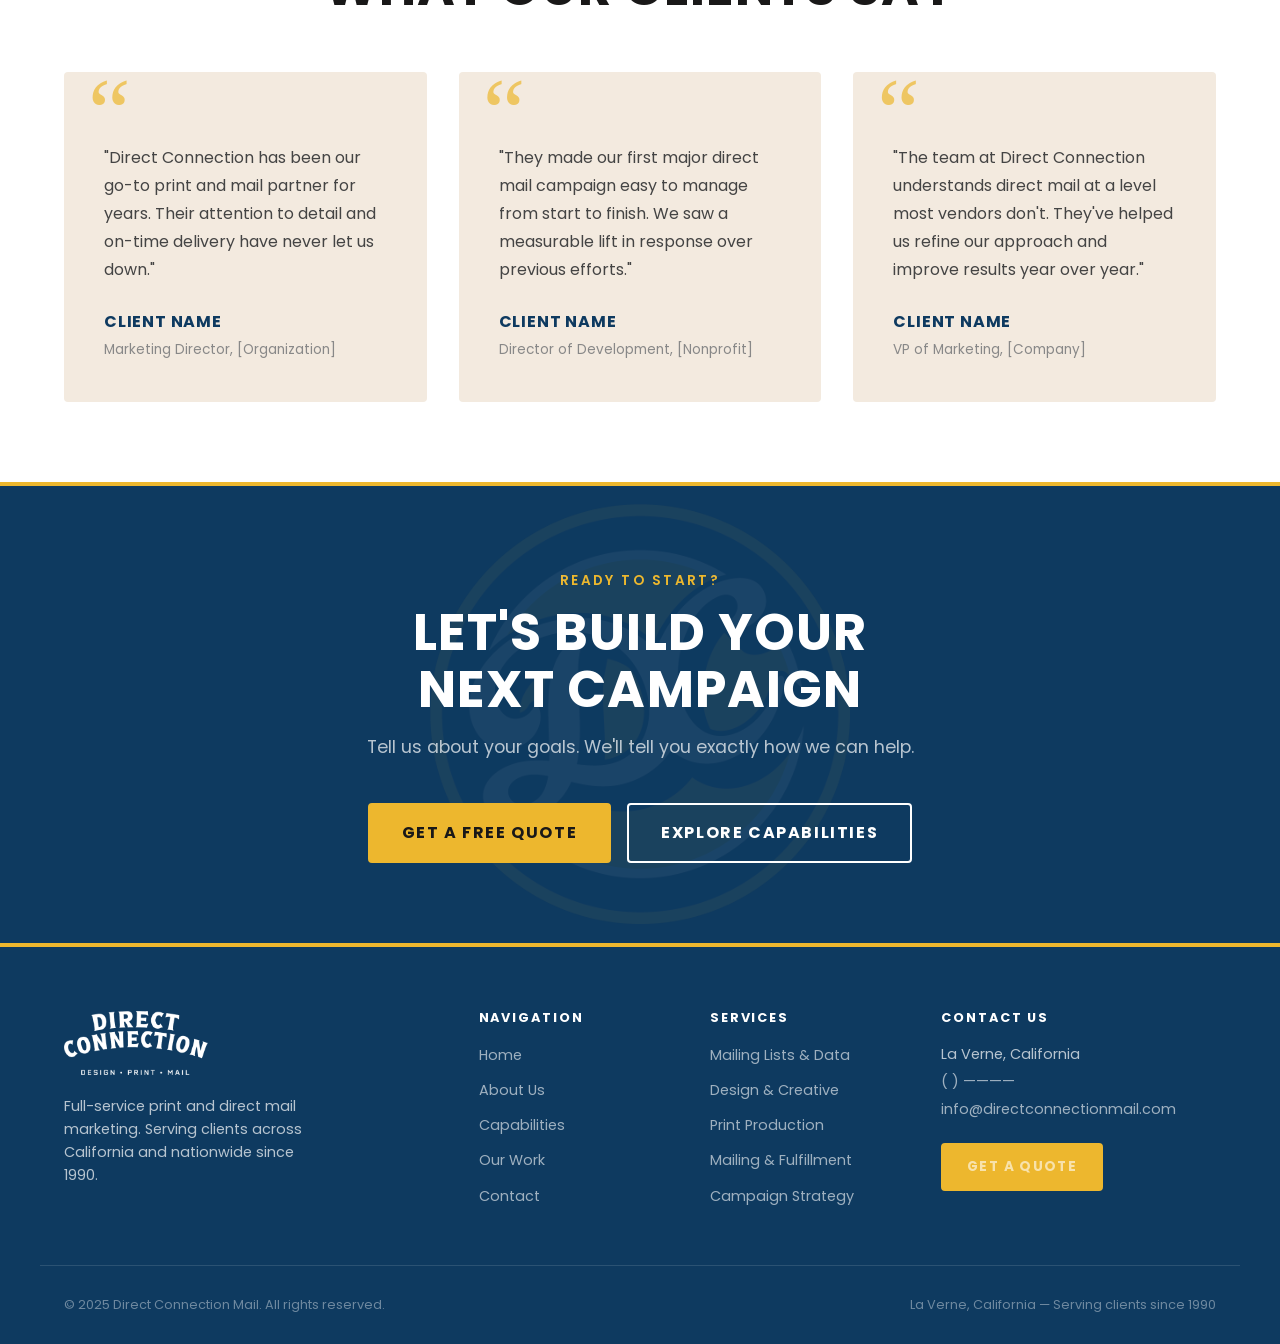
==== commit de500aef: "Update brand typography and accent color to R3 style guide - Swap Barlow Condensed + Atkinson Hyperl" ====
--- a/index.html
+++ b/index.html
@@ -9,7 +9,7 @@
   <!-- Fonts -->
   <link rel="preconnect" href="https://fonts.googleapis.com">
   <link rel="preconnect" href="https://fonts.gstatic.com" crossorigin>
-  <link href="https://fonts.googleapis.com/css2?family=Atkinson+Hyperlegible:ital,wght@0,400;0,700;1,400&family=Barlow+Condensed:wght@400;600;700;800&family=Dancing+Script:wght@600&display=swap" rel="stylesheet">
+  <link href="https://fonts.googleapis.com/css2?family=Poppins:wght@400;600;700;800&family=Dancing+Script:wght@600&display=swap" rel="stylesheet">
 
   <link rel="icon" type="image/png" href="assets/images/logos/Monogram Patch TEXT.png">
   <link rel="stylesheet" href="css/style.css">
--- a/css/style.css
+++ b/css/style.css
@@ -2,7 +2,7 @@
    DIRECT CONNECTION MAIL — Main Stylesheet
    Brand Colors:
      Navy:     #0E3A60
-     Yellow:   #FFEA05
+     Yellow:   #EDB72E
      Cream:    #F3EADF
      Dark:     #191818
      Gray:     #B1B1B1
@@ -15,7 +15,7 @@
 
 :root {
   --navy:    #0E3A60;
-  --yellow:  #FFEA05;
+  --yellow:  #EDB72E;
   --cream:   #F3EADF;
   --dark:    #191818;
   --gray:    #B1B1B1;
@@ -23,9 +23,9 @@
   --navy-light: #1a5290;
   --dark-80: rgba(25,24,24,0.8);
 
-  --font-head: 'Barlow Condensed', sans-serif;
+  --font-head: 'Poppins', sans-serif;
   --font-script: 'Dancing Script', cursive;
-  --font-body: 'Atkinson Hyperlegible', sans-serif;
+  --font-body: 'Poppins', sans-serif;
 
   --max-w: 1200px;
   --section-pad: 5rem 1.5rem;
@@ -56,7 +56,7 @@
   letter-spacing: 0.02em;
   text-transform: uppercase;
 }
-h1 { font-size: clamp(2.8rem, 6vw, 5rem); }
+h1 { font-size: clamp(2.2rem, 5vw, 3.6rem); }
 h2 { font-size: clamp(2rem, 4vw, 3.2rem); }
 h3 { font-size: clamp(1.4rem, 2.5vw, 2rem); }
 h4 { font-size: 1.2rem; }
@@ -86,6 +86,28 @@
 
 p { margin-bottom: 1rem; max-width: 70ch; }
 p:last-child { margin-bottom: 0; }
+
+/* ── Star List (brand iconography) ── */
+.star-list { list-style: none; padding: 0; }
+.star-list li {
+  padding-left: 2rem;
+  position: relative;
+  margin-bottom: 0.5rem;
+}
+.star-list li::before {
+  content: '★';
+  position: absolute;
+  left: 0;
+  top: 0.1em;
+  background: var(--navy);
+  color: var(--yellow);
+  font-size: 0.65rem;
+  width: 1.25rem;
+  height: 1.25rem;
+  display: flex;
+  align-items: center;
+  justify-content: center;
+}
 
 /* ── Utility ── */
 .container { max-width: var(--max-w); margin: 0 auto; padding: 0 1.5rem; }
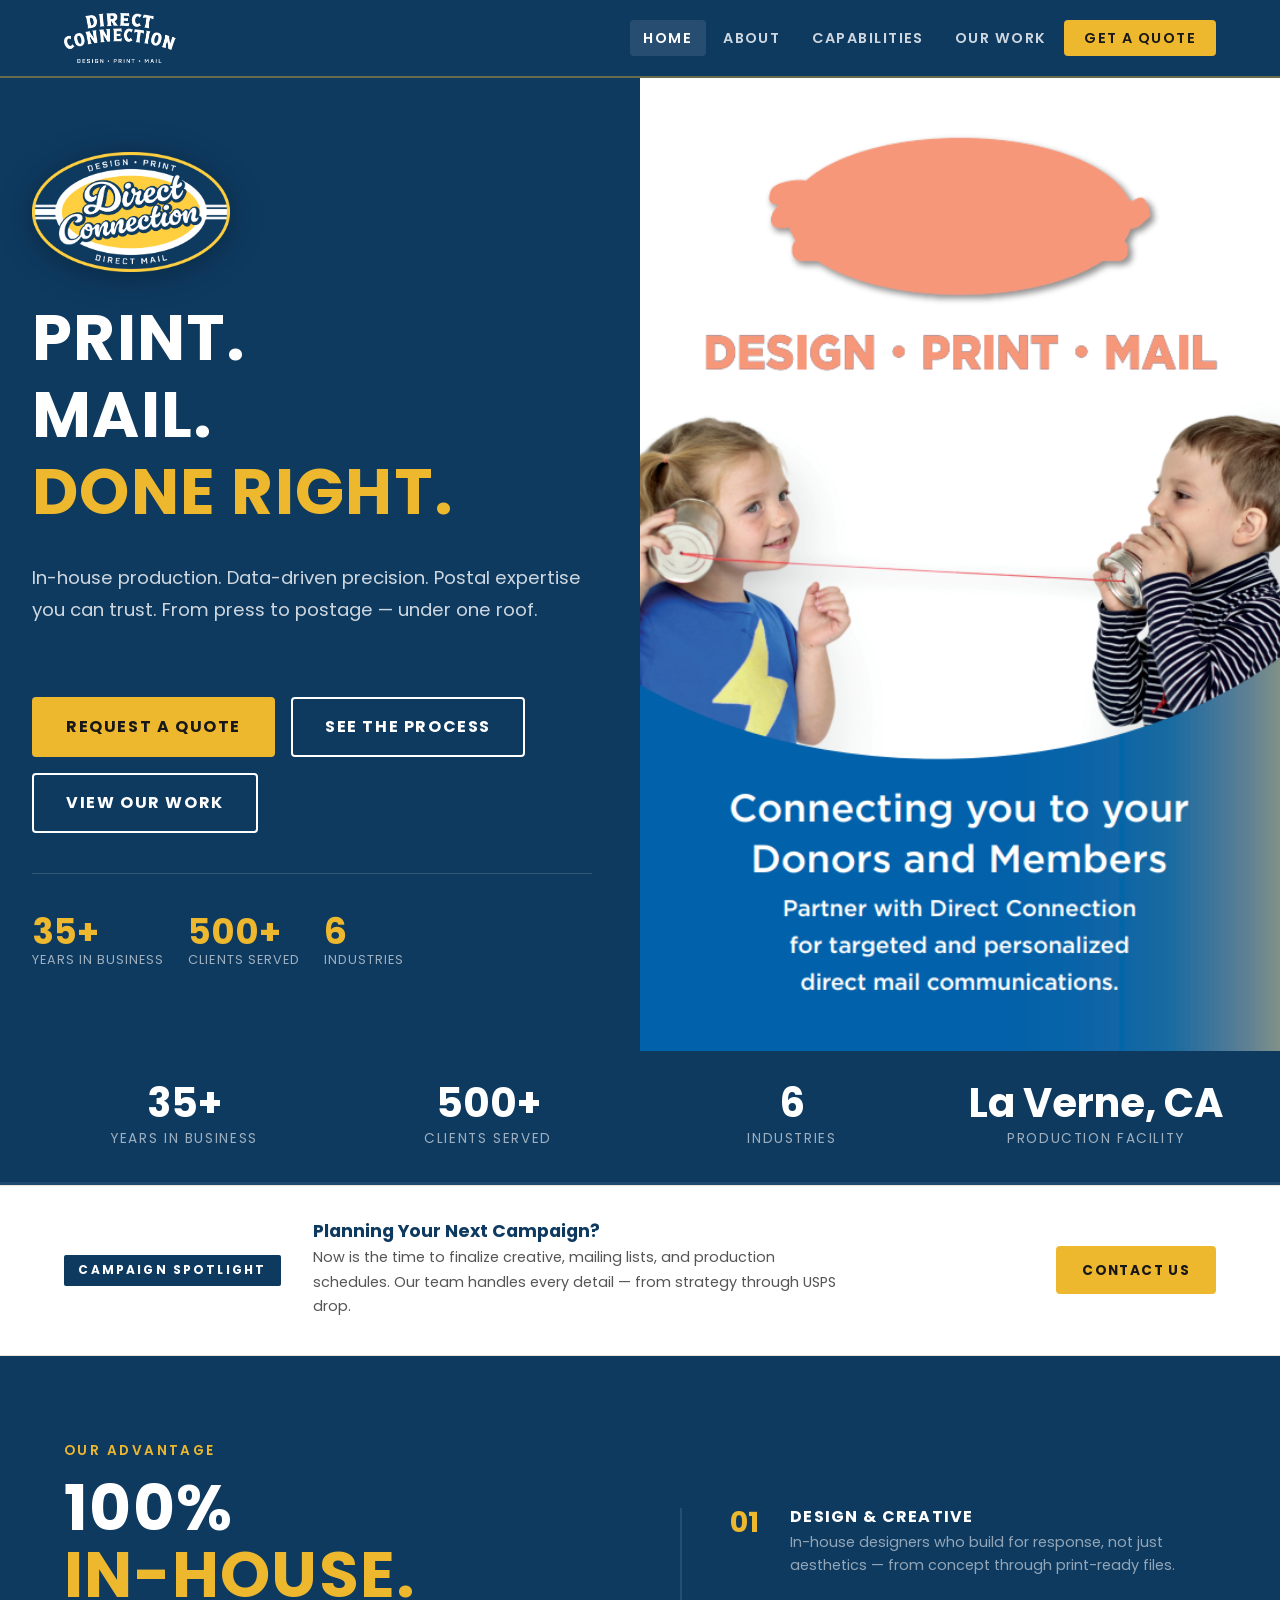
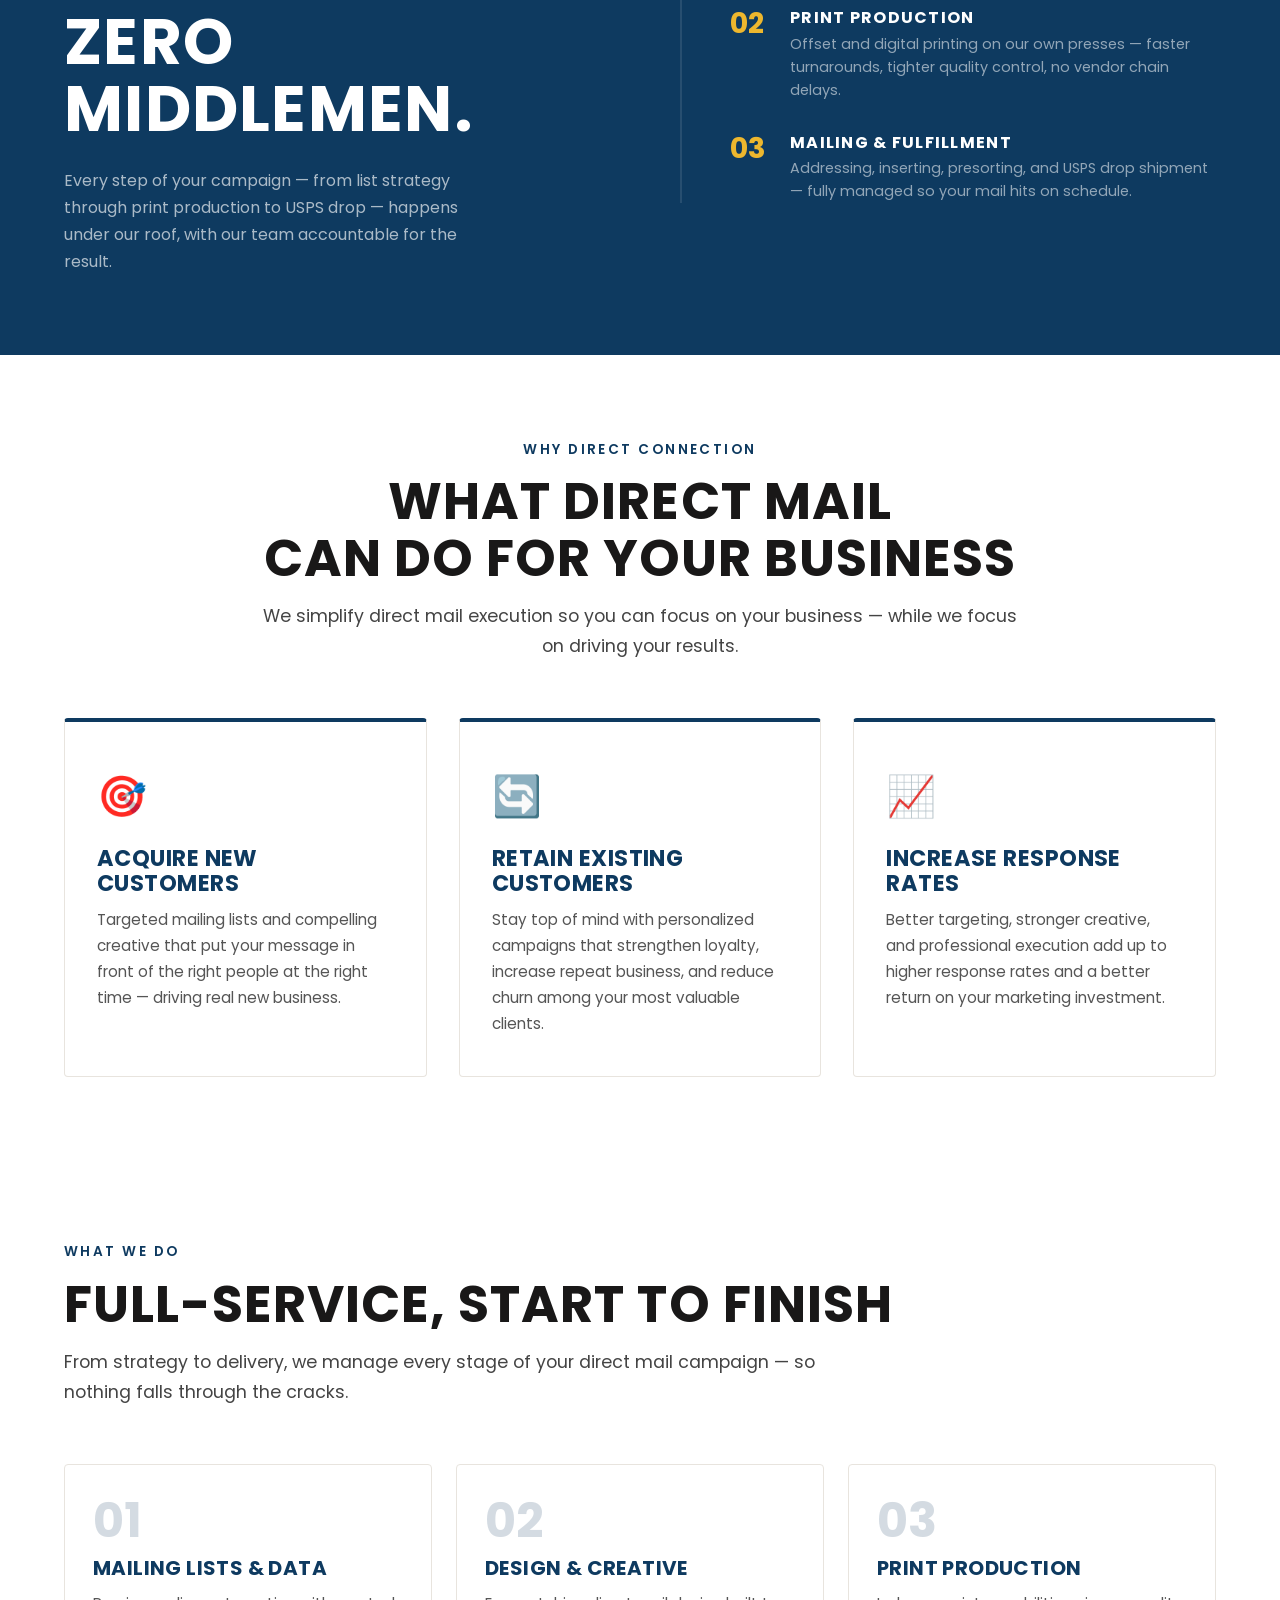
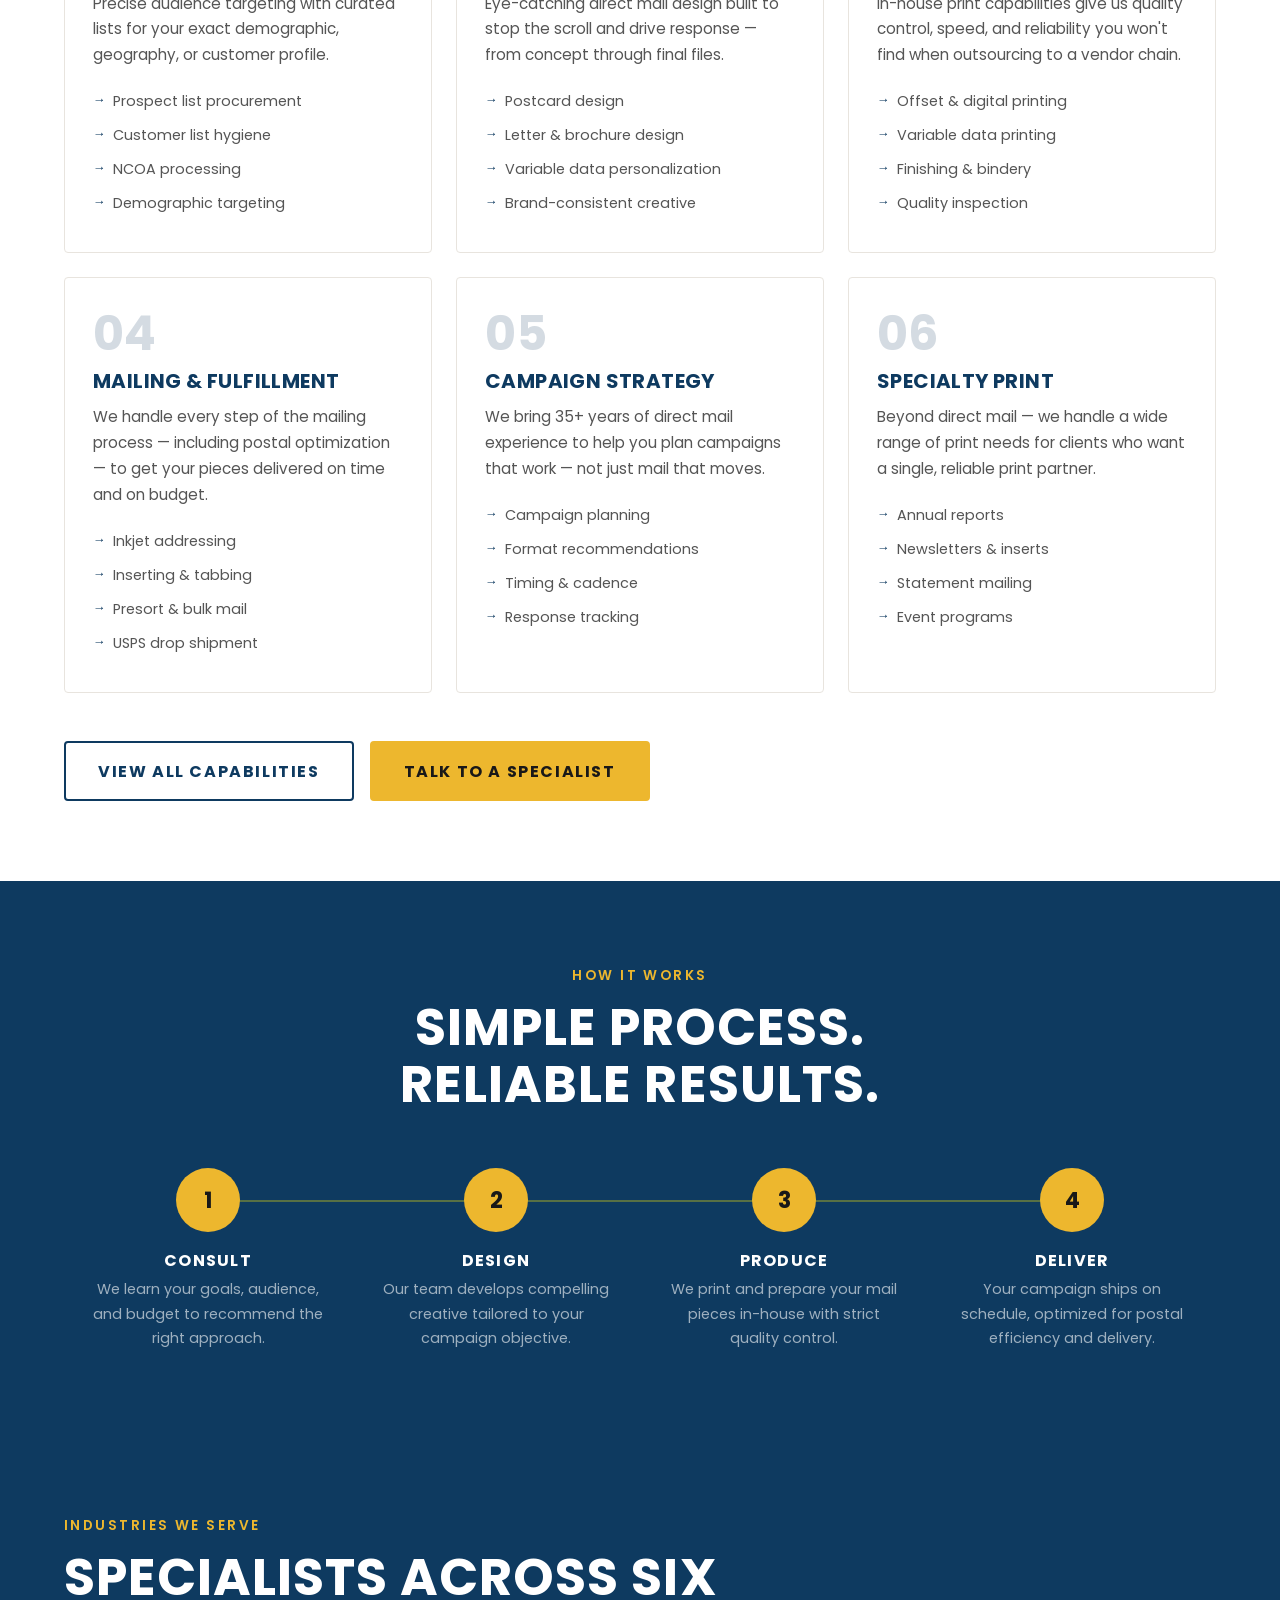
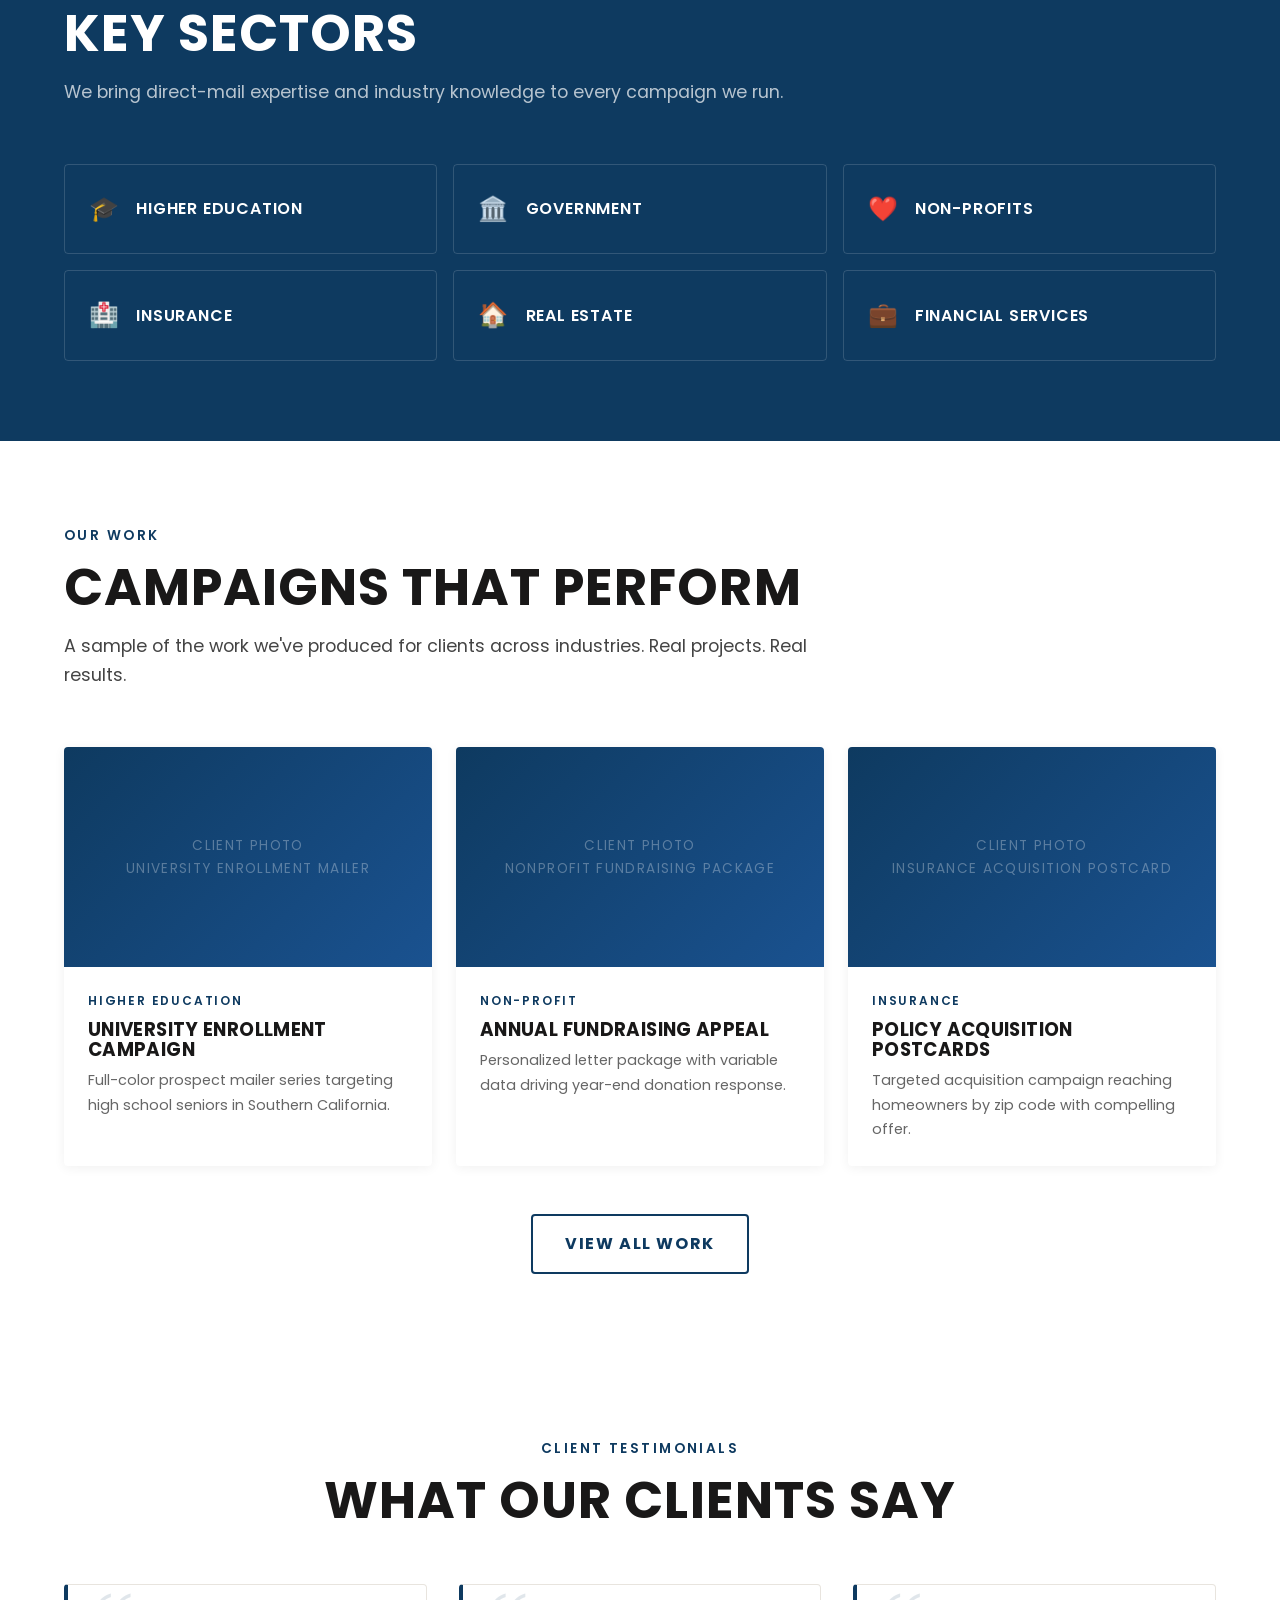
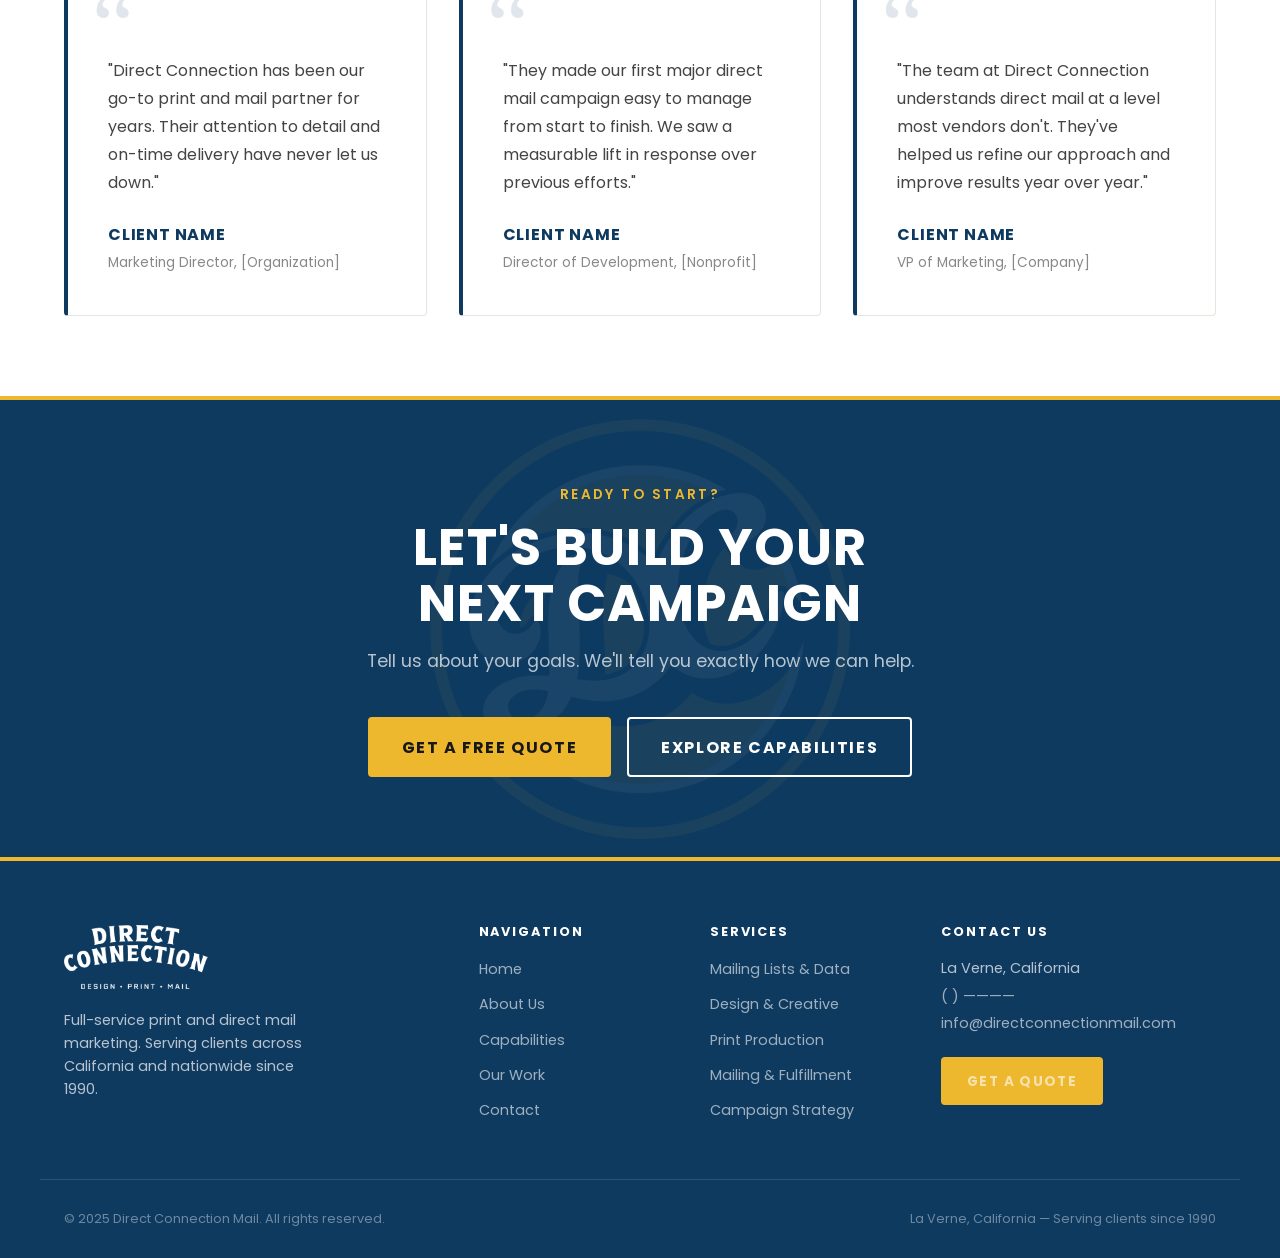
==== commit 0e7c86ee: "Rebalance homepage to blue/white palette per R3 brand guide Color corrections: - Stats bar: yellow b" ====
--- a/index.html
+++ b/index.html
@@ -44,17 +44,18 @@
           <img src="assets/images/logos/OG Patch Logo.png" alt="Direct Connection — Design, Print, Mail badge">
         </div>
         <h1 class="hero-h1-stack">
-          Better Targeting.<br>
-          <span class="accent-line">Stronger Creative.</span><br>
-          More Response.
+          Print.<br>
+          Mail.<br>
+          <span class="accent-line">Done Right.</span>
         </h1>
         <p class="hero-desc">
-          Full-service direct mail — designed, printed, and fulfilled in-house from La Verne, CA.
-          One partner. One roof. No middlemen.
+          In-house production. Data-driven precision. Postal expertise you can trust.
+          From press to postage — under one roof.
         </p>
         <div class="btn-group">
-          <a href="contact.html" class="btn btn-primary">Get a Quote</a>
-          <a href="work.html" class="btn btn-outline-white">See Our Work</a>
+          <a href="contact.html" class="btn btn-primary">Request a Quote</a>
+          <a href="capabilities.html" class="btn btn-outline-white">See the Process</a>
+          <a href="work.html" class="btn btn-outline-white">View Our Work</a>
         </div>
 
         <div class="hero-badges" aria-label="Company highlights">
@@ -97,6 +98,18 @@
           <div class="num">La Verne, CA</div>
           <div class="label">Production Facility</div>
         </div>
+      </div>
+    </section>
+
+    <!-- ── CAMPAIGN SPOTLIGHT ── -->
+    <section class="spotlight-band" aria-labelledby="spotlight-heading">
+      <div class="container spotlight-inner">
+        <div class="spotlight-tag">Campaign Spotlight</div>
+        <div class="spotlight-body">
+          <h3 id="spotlight-heading">Planning Your Next Campaign?</h3>
+          <p>Now is the time to finalize creative, mailing lists, and production schedules. Our team handles every detail — from strategy through USPS drop.</p>
+        </div>
+        <a href="contact.html" class="btn btn-primary">Contact Us</a>
       </div>
     </section>
 
--- a/css/style.css
+++ b/css/style.css
@@ -142,10 +142,10 @@
   border-color: var(--yellow);
 }
 .btn-primary:hover {
-  background: #e6d300;
-  border-color: #e6d300;
+  background: #c9a028;
+  border-color: #c9a028;
   transform: translateY(-2px);
-  box-shadow: 0 8px 24px rgba(255,234,5,0.35);
+  box-shadow: 0 8px 24px rgba(237,183,46,0.35);
 }
 
 .btn-outline-white {
@@ -200,7 +200,7 @@
   z-index: 1000;
   background: var(--navy);
   transition: box-shadow var(--transition);
-  border-bottom: 3px solid var(--yellow);
+  border-bottom: 2px solid rgba(237,183,46,0.4);
 }
 .site-header.scrolled {
   box-shadow: 0 4px 24px rgba(14,58,96,0.35);
@@ -254,7 +254,7 @@
   padding: 0.5rem 1.25rem !important;
 }
 .nav-cta:hover {
-  background: #e6d300 !important;
+  background: #c9a028 !important;
 }
 
 .nav-toggle {
@@ -372,8 +372,9 @@
    STATS BAR
    ============================================================ */
 .stats-bar {
-  background: var(--yellow);
+  background: var(--navy);
   padding: 2rem 1.5rem;
+  border-bottom: 3px solid rgba(255,255,255,0.08);
 }
 .stats-bar-inner {
   max-width: var(--max-w);
@@ -387,7 +388,7 @@
   font-family: var(--font-head);
   font-size: 2.5rem;
   font-weight: 700;
-  color: var(--navy);
+  color: var(--white);
   line-height: 1;
 }
 .stat-item .label {
@@ -395,7 +396,7 @@
   font-size: 0.85rem;
   letter-spacing: 0.12em;
   text-transform: uppercase;
-  color: var(--dark);
+  color: rgba(255,255,255,0.6);
   margin-top: 0.25rem;
 }
 
@@ -411,11 +412,58 @@
 .section-header p { font-size: 1.1rem; color: #444; }
 
 /* ============================================================
+   CAMPAIGN SPOTLIGHT BAND
+   ============================================================ */
+.spotlight-band {
+  background: var(--white);
+  border-top: 1px solid #e8e4de;
+  border-bottom: 1px solid #e8e4de;
+  padding: 2.25rem 1.5rem;
+}
+.spotlight-inner {
+  display: flex;
+  align-items: center;
+  gap: 2rem;
+  flex-wrap: wrap;
+}
+.spotlight-tag {
+  font-family: var(--font-head);
+  font-size: 0.75rem;
+  font-weight: 700;
+  letter-spacing: 0.18em;
+  text-transform: uppercase;
+  color: var(--white);
+  background: var(--navy);
+  padding: 0.35rem 0.9rem;
+  border-radius: 2px;
+  white-space: nowrap;
+}
+.spotlight-body { flex: 1; min-width: 200px; }
+.spotlight-body h3 {
+  font-size: 1.1rem;
+  color: var(--navy);
+  margin-bottom: 0.25rem;
+  text-transform: none;
+  letter-spacing: 0;
+}
+.spotlight-body p {
+  font-size: 0.9rem;
+  color: #555;
+  margin: 0;
+  max-width: 60ch;
+}
+.spotlight-band .btn {
+  white-space: nowrap;
+  font-size: 0.85rem;
+  padding: 0.65rem 1.5rem;
+}
+
+/* ============================================================
    VALUE PROPS
    ============================================================ */
 .value-props {
   padding: 5rem 1.5rem;
-  background: var(--cream);
+  background: var(--white);
 }
 .value-grid {
   display: grid;
@@ -425,7 +473,8 @@
 .value-card {
   background: var(--white);
   padding: 2.5rem 2rem;
-  border-top: 4px solid var(--yellow);
+  border: 1px solid #e8e4de;
+  border-top: 4px solid var(--navy);
   border-radius: var(--radius);
 }
 .value-card .icon {
@@ -466,7 +515,7 @@
   font-family: var(--font-head);
   font-size: 3rem;
   font-weight: 700;
-  color: var(--yellow);
+  color: rgba(14,58,96,0.18);
   line-height: 1;
   margin-bottom: 0.75rem;
 }
@@ -534,7 +583,7 @@
 /* ============================================================
    WORK / PORTFOLIO
    ============================================================ */
-.work-section { padding: var(--section-pad); background: var(--cream); }
+.work-section { padding: var(--section-pad); background: var(--white); }
 
 .work-grid {
   display: grid;
@@ -592,7 +641,9 @@
 }
 .testimonial-card {
   padding: 2.5rem;
-  background: var(--cream);
+  background: var(--white);
+  border: 1px solid #e8e4de;
+  border-left: 4px solid var(--navy);
   border-radius: var(--radius);
   position: relative;
 }
@@ -601,11 +652,11 @@
   font-family: Georgia, serif;
   font-size: 6rem;
   line-height: 1;
-  color: var(--yellow);
+  color: var(--navy);
   position: absolute;
   top: -0.5rem;
   left: 1.5rem;
-  opacity: 0.7;
+  opacity: 0.12;
 }
 .testimonial-card blockquote {
   font-size: 1rem;
@@ -632,7 +683,7 @@
    IN-HOUSE CALLOUT BAND
    ============================================================ */
 .inhouse-band {
-  background: var(--dark);
+  background: var(--navy);
   color: var(--white);
   padding: 5rem 1.5rem;
   overflow: hidden;
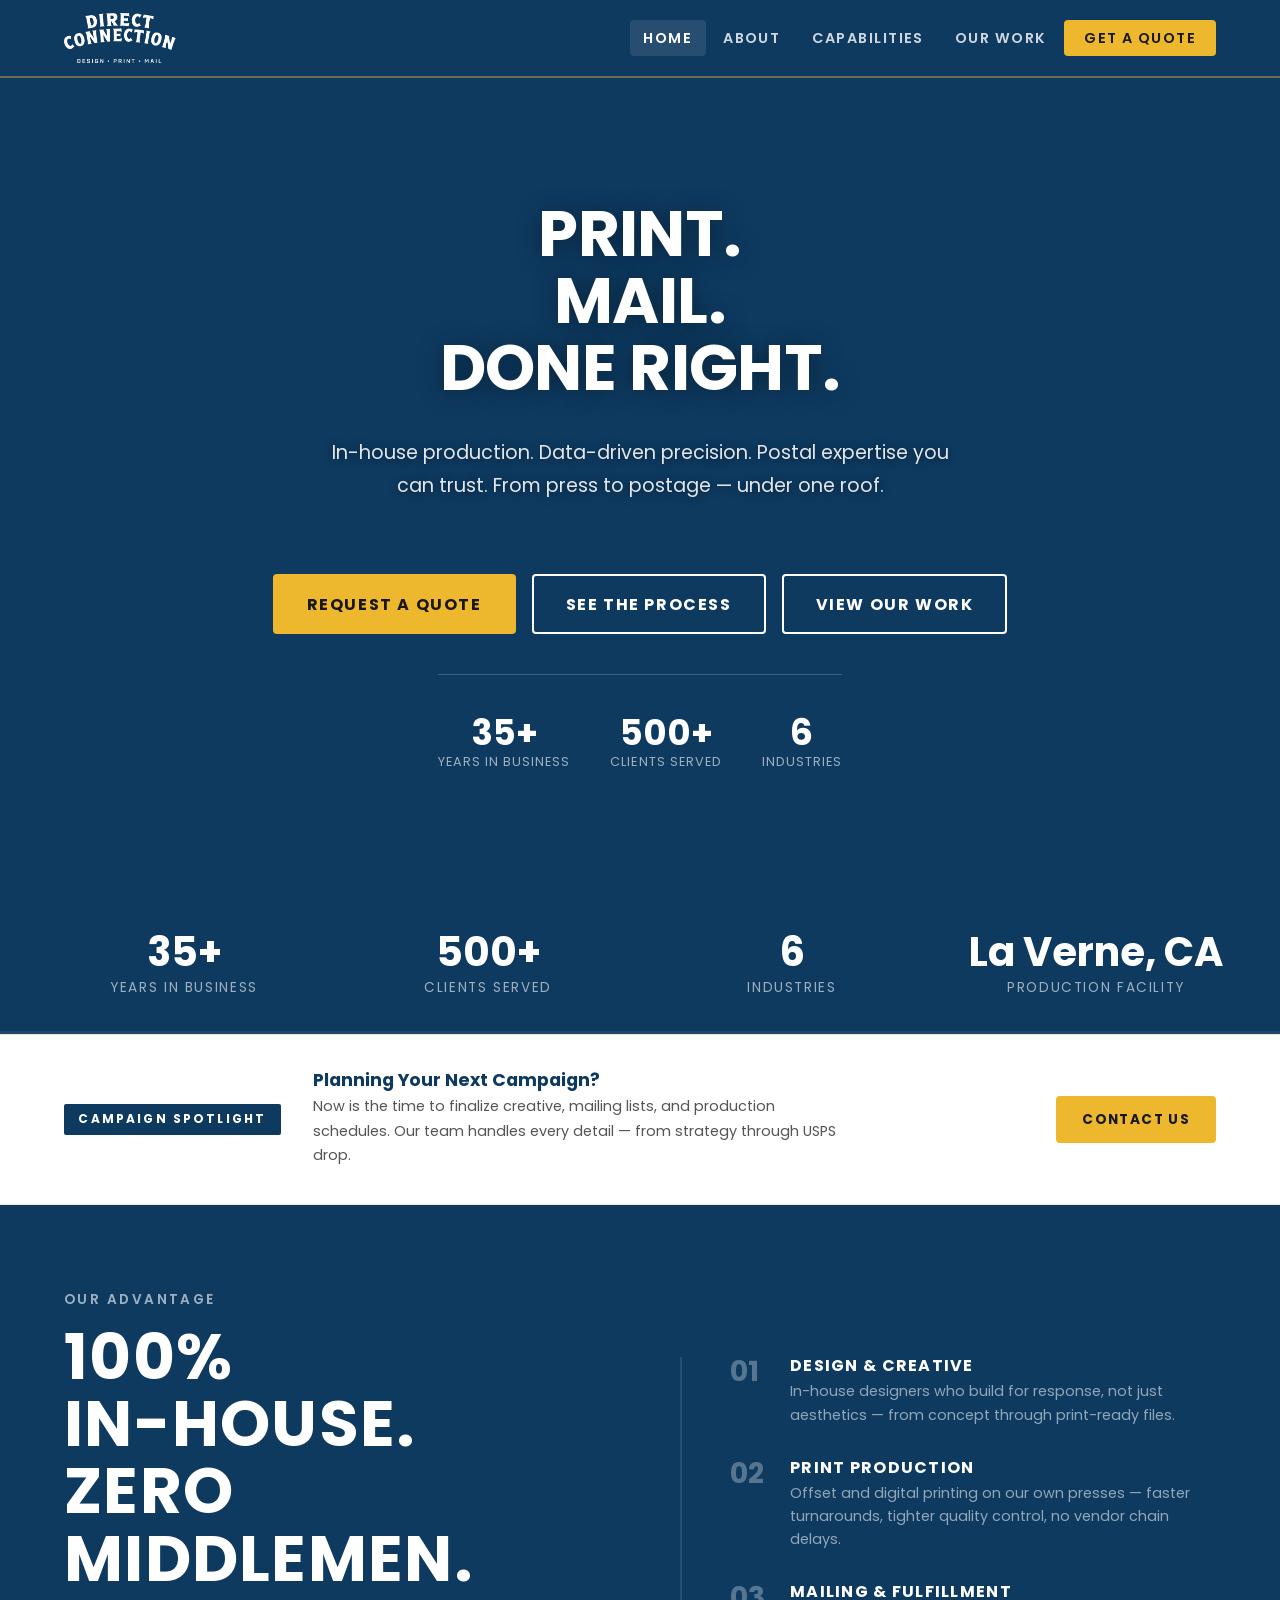
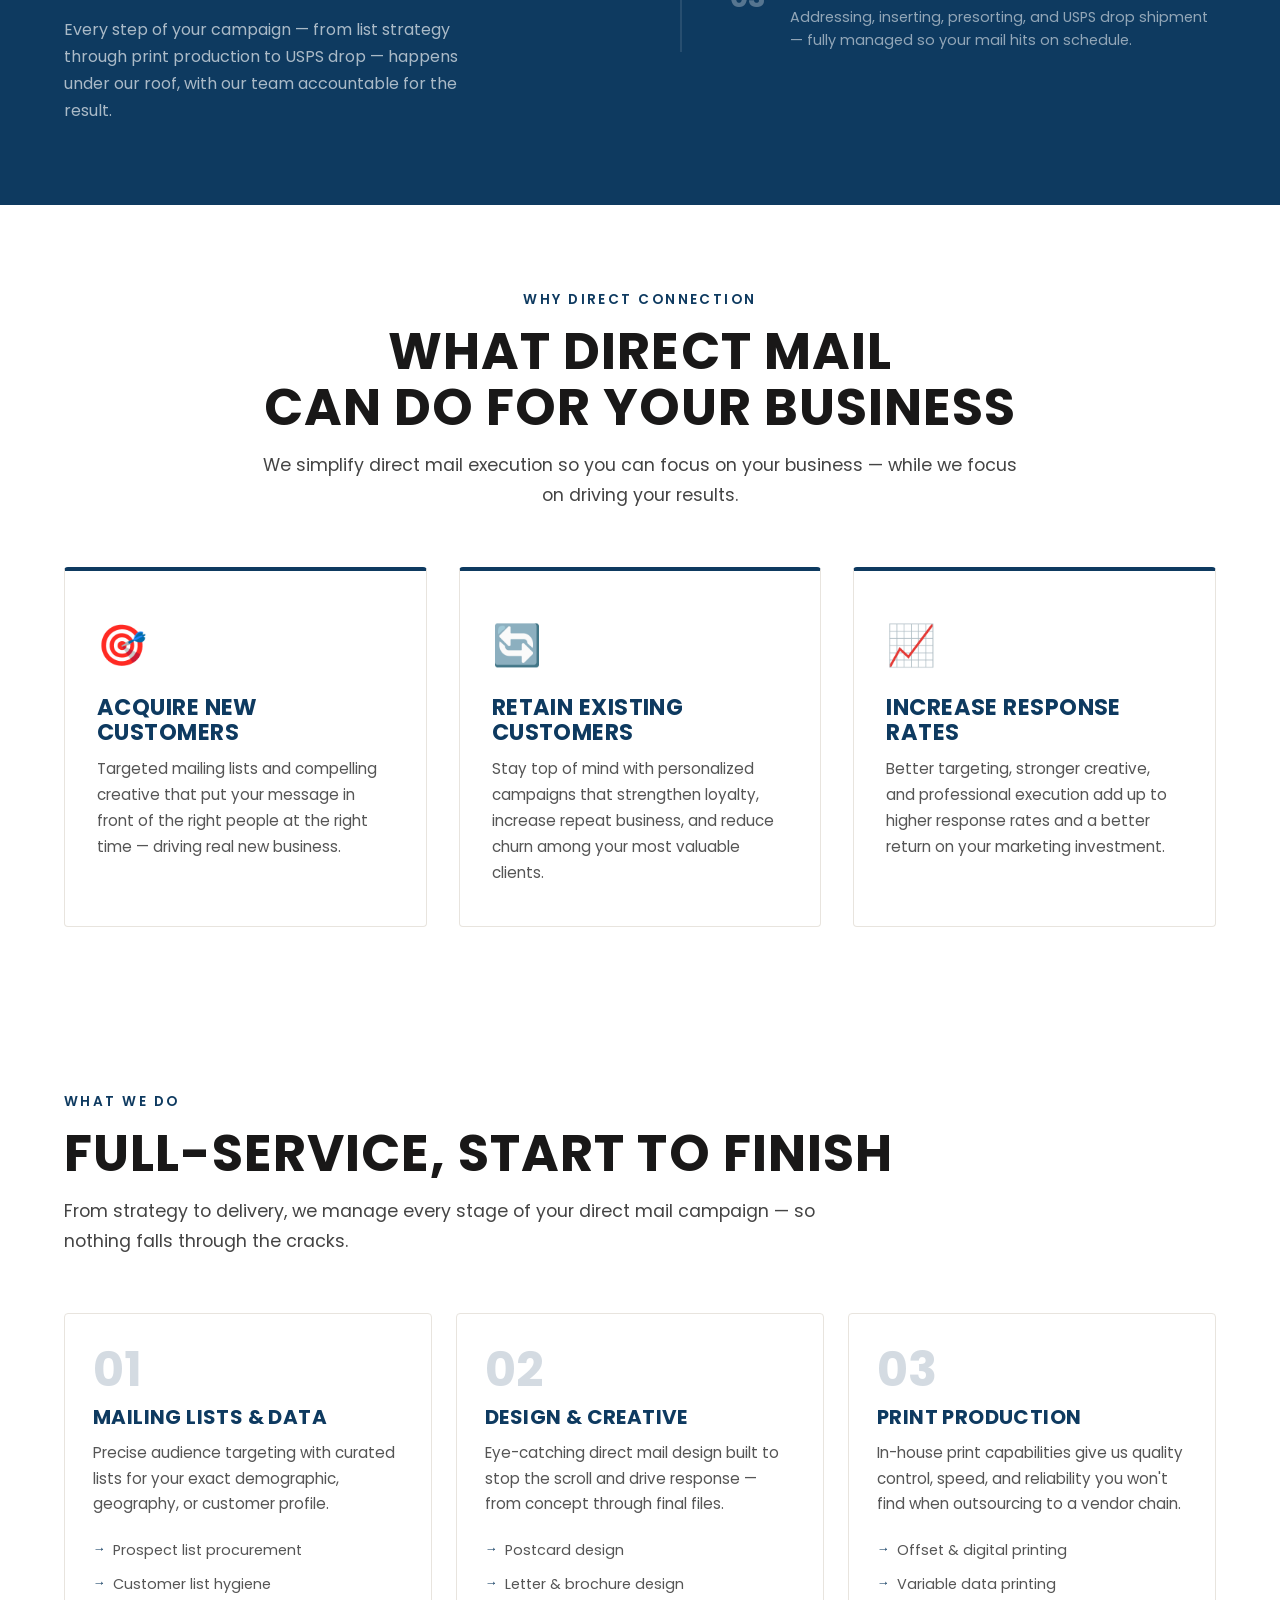
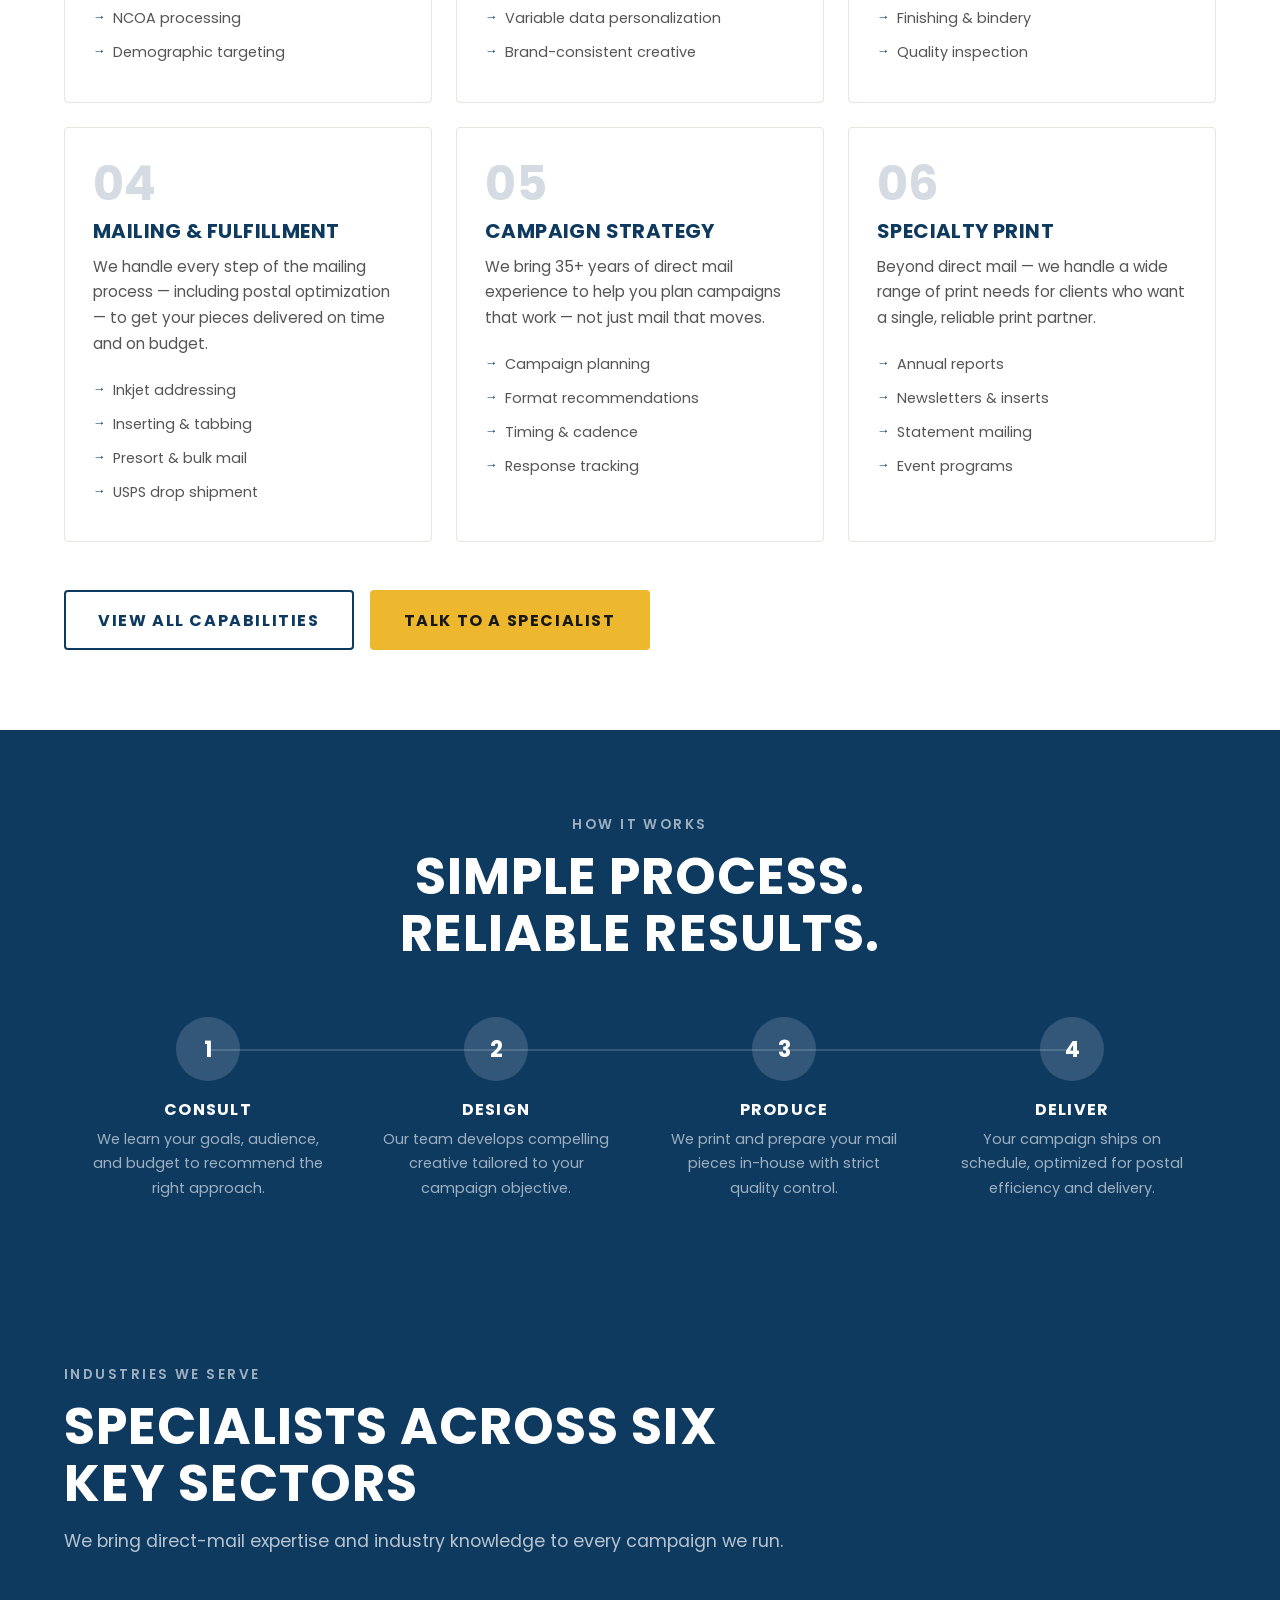
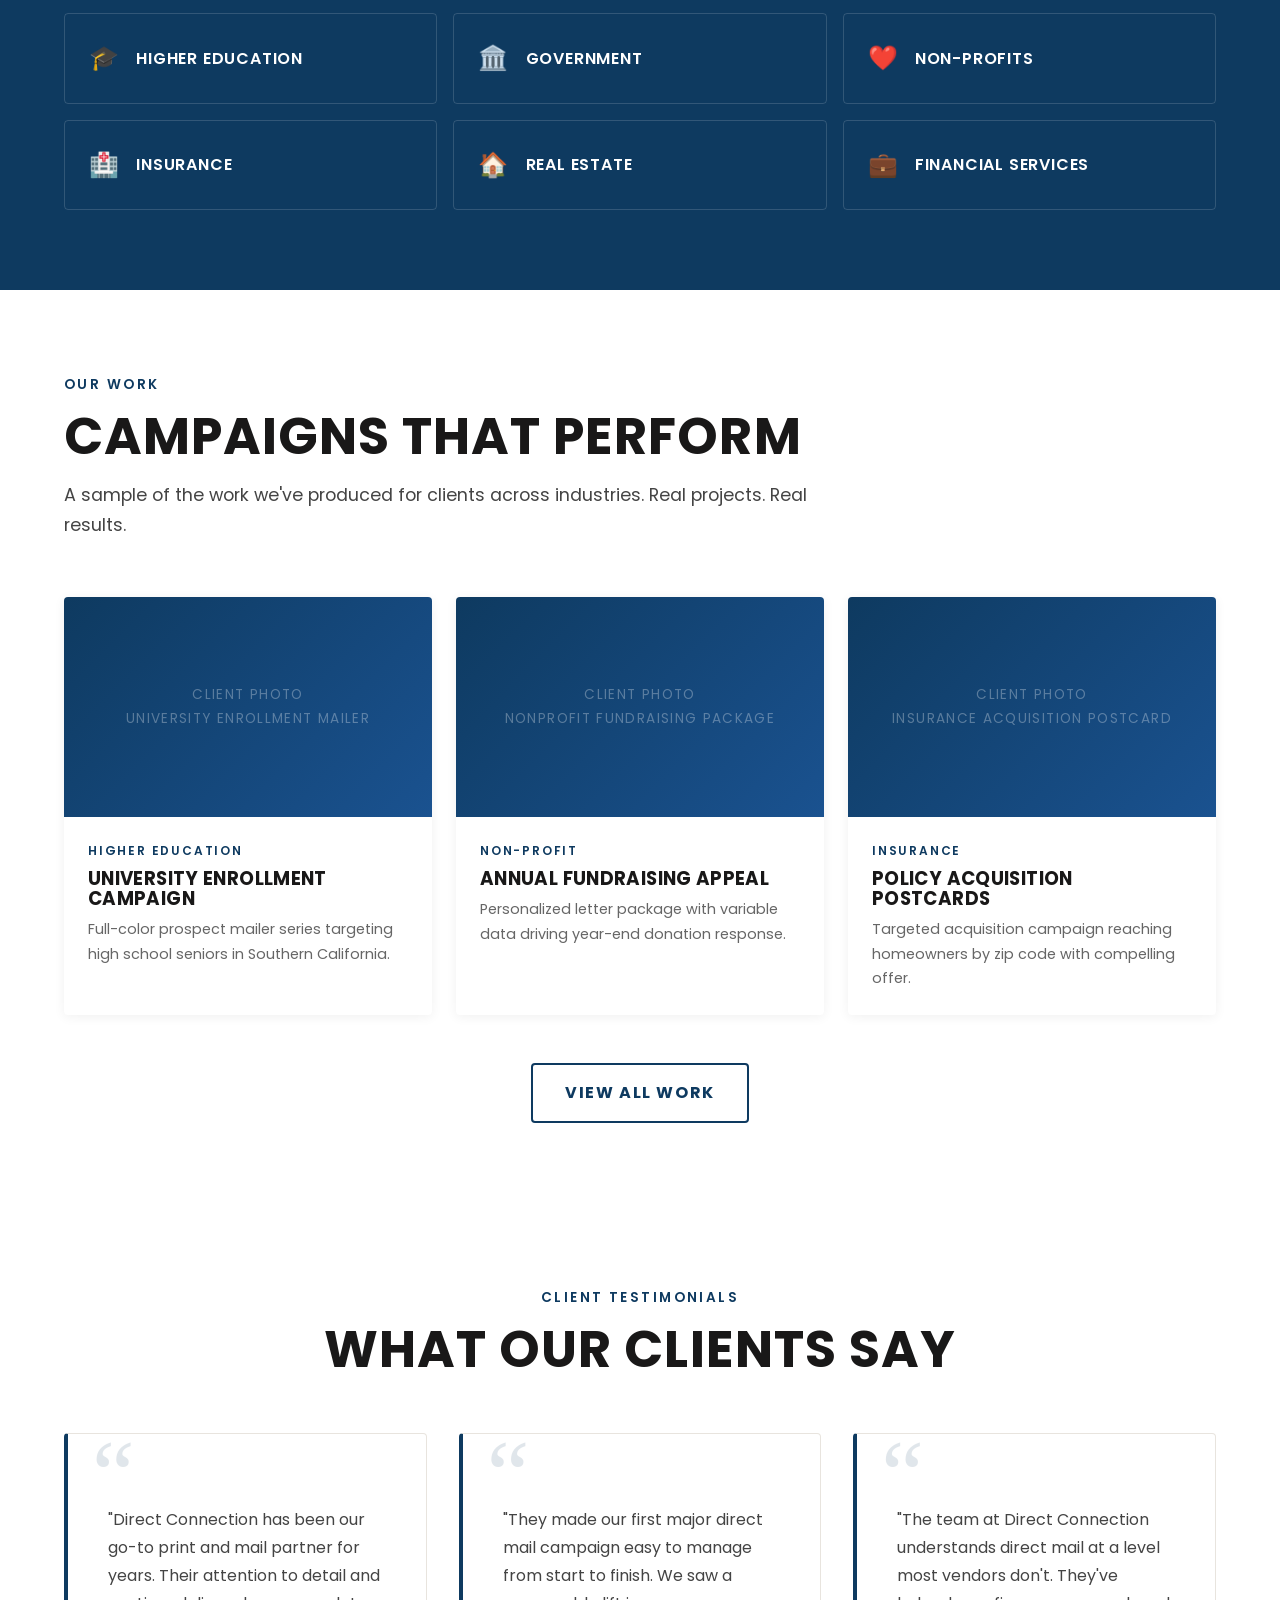
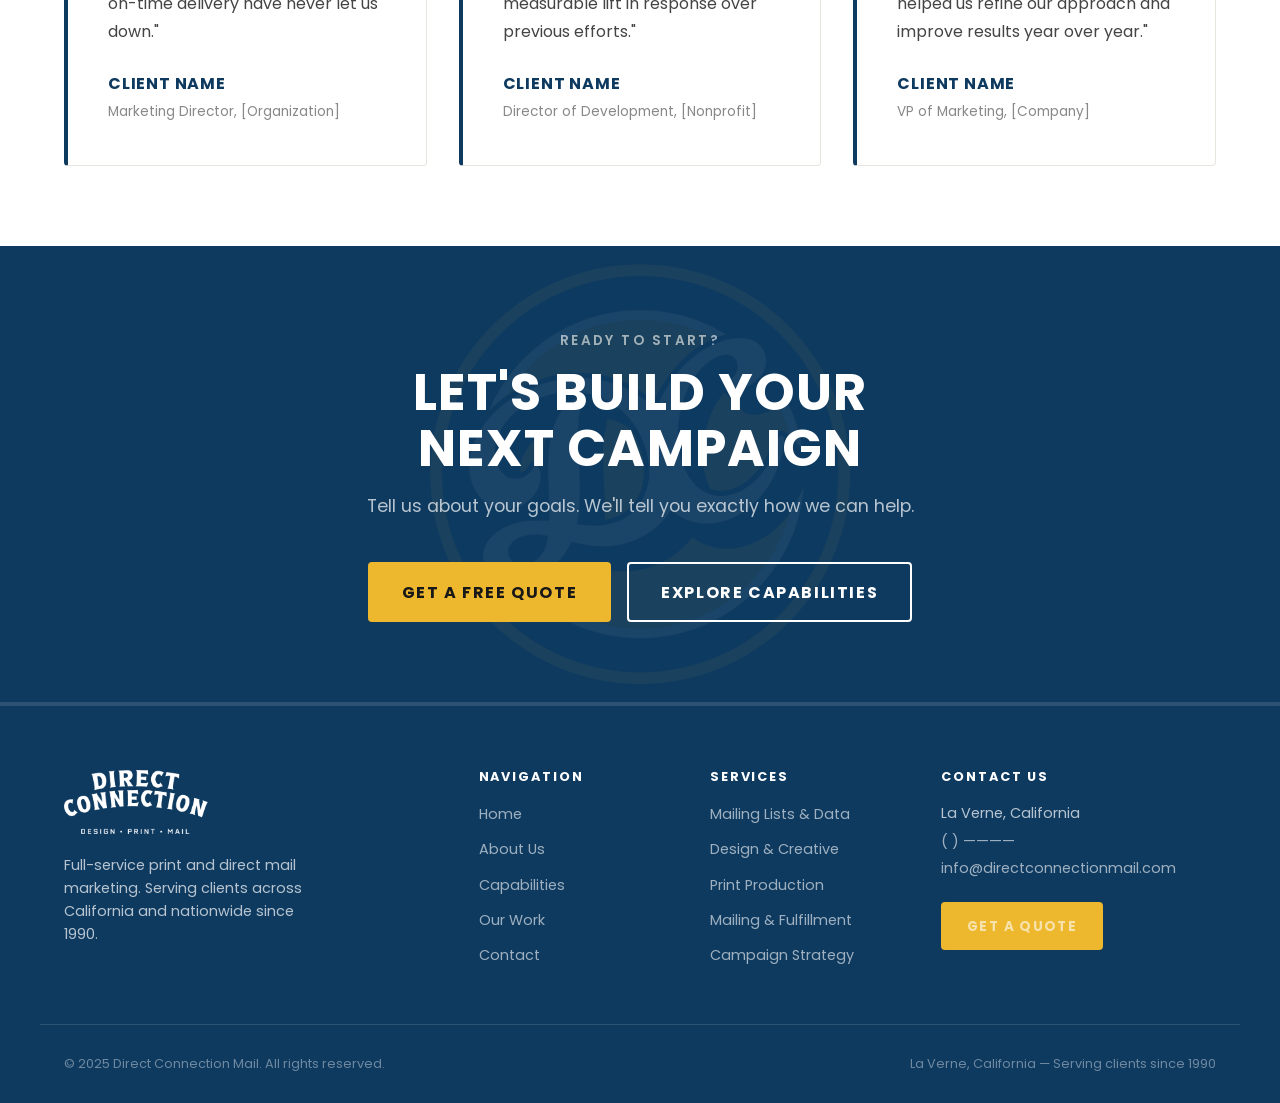
==== commit 498bc1ab: "Add video background hero, remove logo and split image - Replace 2-column split hero with full-bleed" ====
--- a/index.html
+++ b/index.html
@@ -39,10 +39,12 @@
 
     <!-- ── HERO ── -->
     <section class="hero" aria-label="Hero">
+      <video class="hero-video-bg" autoplay muted loop playsinline>
+        <source src="https://pub-f1810837de7448ef8fa7ceef7a7c33e9.r2.dev/Mailman-vid.mp4" type="video/mp4">
+      </video>
+      <div class="hero-overlay"></div>
+
       <div class="hero-content">
-        <div class="hero-badge-logo">
-          <img src="assets/images/logos/OG Patch Logo.png" alt="Direct Connection — Design, Print, Mail badge">
-        </div>
         <h1 class="hero-h1-stack">
           Print.<br>
           Mail.<br>
@@ -73,10 +75,6 @@
           </div>
         </div>
       </div>
-
-      <div class="hero-visual">
-        <img src="assets/images/hero-temp.png" alt="Design, Print, Mail — Connecting you to your Donors and Members" style="width:100%; height:100%; object-fit:cover; object-position:center top;">
-      </div>
     </section>
 
     <!-- ── STATS BAR ── -->
--- a/css/style.css
+++ b/css/style.css
@@ -33,7 +33,7 @@
   --transition: 0.25s ease;
 }
 
-html { scroll-behavior: smooth; }
+html { scroll-behavior: smooth; overflow-x: hidden; }
 
 body {
   font-family: var(--font-body);
@@ -42,6 +42,7 @@
   color: var(--dark);
   background: var(--white);
   -webkit-font-smoothing: antialiased;
+  overflow-x: hidden;
 }
 
 img { max-width: 100%; display: block; }
@@ -82,7 +83,7 @@
   display: inline-block;
   margin-bottom: 0.75rem;
 }
-.eyebrow.on-dark { color: var(--yellow); }
+.eyebrow.on-dark { color: rgba(255,255,255,0.6); }
 
 p { margin-bottom: 1rem; max-width: 70ch; }
 p:last-child { margin-bottom: 0; }
@@ -100,7 +101,7 @@
   left: 0;
   top: 0.1em;
   background: var(--navy);
-  color: var(--yellow);
+  color: var(--white);
   font-size: 0.65rem;
   width: 1.25rem;
   height: 1.25rem;
@@ -278,30 +279,47 @@
    HERO
    ============================================================ */
 .hero {
+  position: relative;
   min-height: 100vh;
-  display: grid;
-  grid-template-columns: 1fr 1fr;
+  display: flex;
+  align-items: center;
+  justify-content: center;
   padding-top: 72px;
-  background: var(--navy);
   overflow: hidden;
+  background: var(--navy);
+}
+
+.hero-video-bg {
+  position: absolute;
+  inset: 0;
+  width: 100%;
+  height: 100%;
+  object-fit: cover;
+  object-position: center;
+  z-index: 0;
+}
+
+.hero-overlay {
+  position: absolute;
+  inset: 0;
+  background: linear-gradient(
+    to bottom,
+    rgba(14,58,96,0.55) 0%,
+    rgba(14,58,96,0.45) 60%,
+    rgba(14,58,96,0.7) 100%
+  );
+  z-index: 1;
 }
 
 .hero-content {
+  position: relative;
+  z-index: 2;
   display: flex;
   flex-direction: column;
-  justify-content: center;
-  padding: 5rem 3rem 5rem 2rem;
-  max-width: 640px;
-  margin-left: auto;
-}
-
-.hero-badge-logo {
-  margin-bottom: 1.75rem;
-}
-.hero-badge-logo img {
-  height: 120px;
-  width: auto;
-  filter: drop-shadow(0 4px 16px rgba(0,0,0,0.3));
+  align-items: center;
+  text-align: center;
+  padding: 5rem 2rem;
+  max-width: 860px;
 }
 
 .hero h1 {
@@ -312,53 +330,45 @@
 
 /* Stacked 3-line declarative hero variant */
 .hero-h1-stack {
-  font-size: clamp(2.2rem, 4.2vw, 4rem);
-  line-height: 1.2;
+  font-size: clamp(3rem, 7vw, 6.5rem);
+  line-height: 1.05;
+  letter-spacing: -0.01em;
+  text-shadow: 0 2px 24px rgba(0,0,0,0.4);
 }
 
 .hero h1 .accent-line {
-  color: var(--yellow);
+  color: var(--white);
   display: block;
 }
 
 .hero-desc {
-  color: rgba(255,255,255,0.8);
-  font-size: 1.15rem;
-  margin: 1.5rem 0 2.5rem;
+  color: rgba(255,255,255,0.88);
+  font-size: 1.2rem;
+  margin: 1.75rem 0 2.5rem;
   max-width: 52ch;
-}
-
-.hero-visual {
-  position: relative;
-  overflow: hidden;
-}
-
-.hero-visual .img-placeholder {
-  height: 100%;
-  min-height: 500px;
-  background: rgba(14,58,96,0.5);
-  border: 2px dashed rgba(255,255,255,0.2);
-  color: rgba(255,255,255,0.4);
+  text-shadow: 0 1px 8px rgba(0,0,0,0.5);
 }
 
 .hero-badges {
   display: flex;
-  gap: 1.5rem;
+  gap: 2.5rem;
   flex-wrap: wrap;
+  justify-content: center;
   margin-top: 2.5rem;
   padding-top: 2.5rem;
-  border-top: 1px solid rgba(255,255,255,0.15);
+  border-top: 1px solid rgba(255,255,255,0.2);
 }
 
 .hero-badge {
   display: flex;
   flex-direction: column;
+  align-items: center;
 }
 .hero-badge .num {
   font-family: var(--font-head);
   font-size: 2.2rem;
   font-weight: 700;
-  color: var(--yellow);
+  color: var(--white);
   line-height: 1;
 }
 .hero-badge .label {
@@ -702,7 +712,7 @@
   line-height: 1.05;
   letter-spacing: 0.02em;
 }
-.inhouse-statement .accent { color: var(--yellow); }
+.inhouse-statement .accent { color: var(--white); }
 
 .inhouse-pillars {
   display: flex;
@@ -720,7 +730,7 @@
   font-family: var(--font-head);
   font-size: 1.8rem;
   font-weight: 700;
-  color: var(--yellow);
+  color: rgba(255,255,255,0.3);
   line-height: 1;
   flex-shrink: 0;
   width: 2.5rem;
@@ -824,7 +834,7 @@
   text-align: center;
   position: relative;
   overflow: hidden;
-  border-top: 4px solid var(--yellow);
+  border-top: none;
 }
 .cta-band::before {
   content: '';
@@ -916,7 +926,7 @@
   font-family: var(--font-head);
   font-size: 5rem;
   font-weight: 700;
-  color: var(--yellow);
+  color: rgba(14,58,96,0.15);
   line-height: 1;
 }
 .cap-detail h3 {
@@ -1106,7 +1116,7 @@
   background: var(--navy);
   color: rgba(255,255,255,0.7);
   padding: 0;
-  border-top: 4px solid var(--yellow);
+  border-top: 4px solid rgba(255,255,255,0.12);
 }
 .footer-inner {
   max-width: var(--max-w);
@@ -1181,14 +1191,14 @@
   left: 12.5%;
   right: 12.5%;
   height: 2px;
-  background: rgba(255,234,5,0.3);
+  background: rgba(255,255,255,0.15);
 }
 .process-step { text-align: center; padding: 0 1.5rem; position: relative; }
 .step-num {
   width: 4rem;
   height: 4rem;
-  background: var(--yellow);
-  color: var(--dark);
+  background: rgba(255,255,255,0.15);
+  color: var(--white);
   font-family: var(--font-head);
   font-size: 1.4rem;
   font-weight: 700;
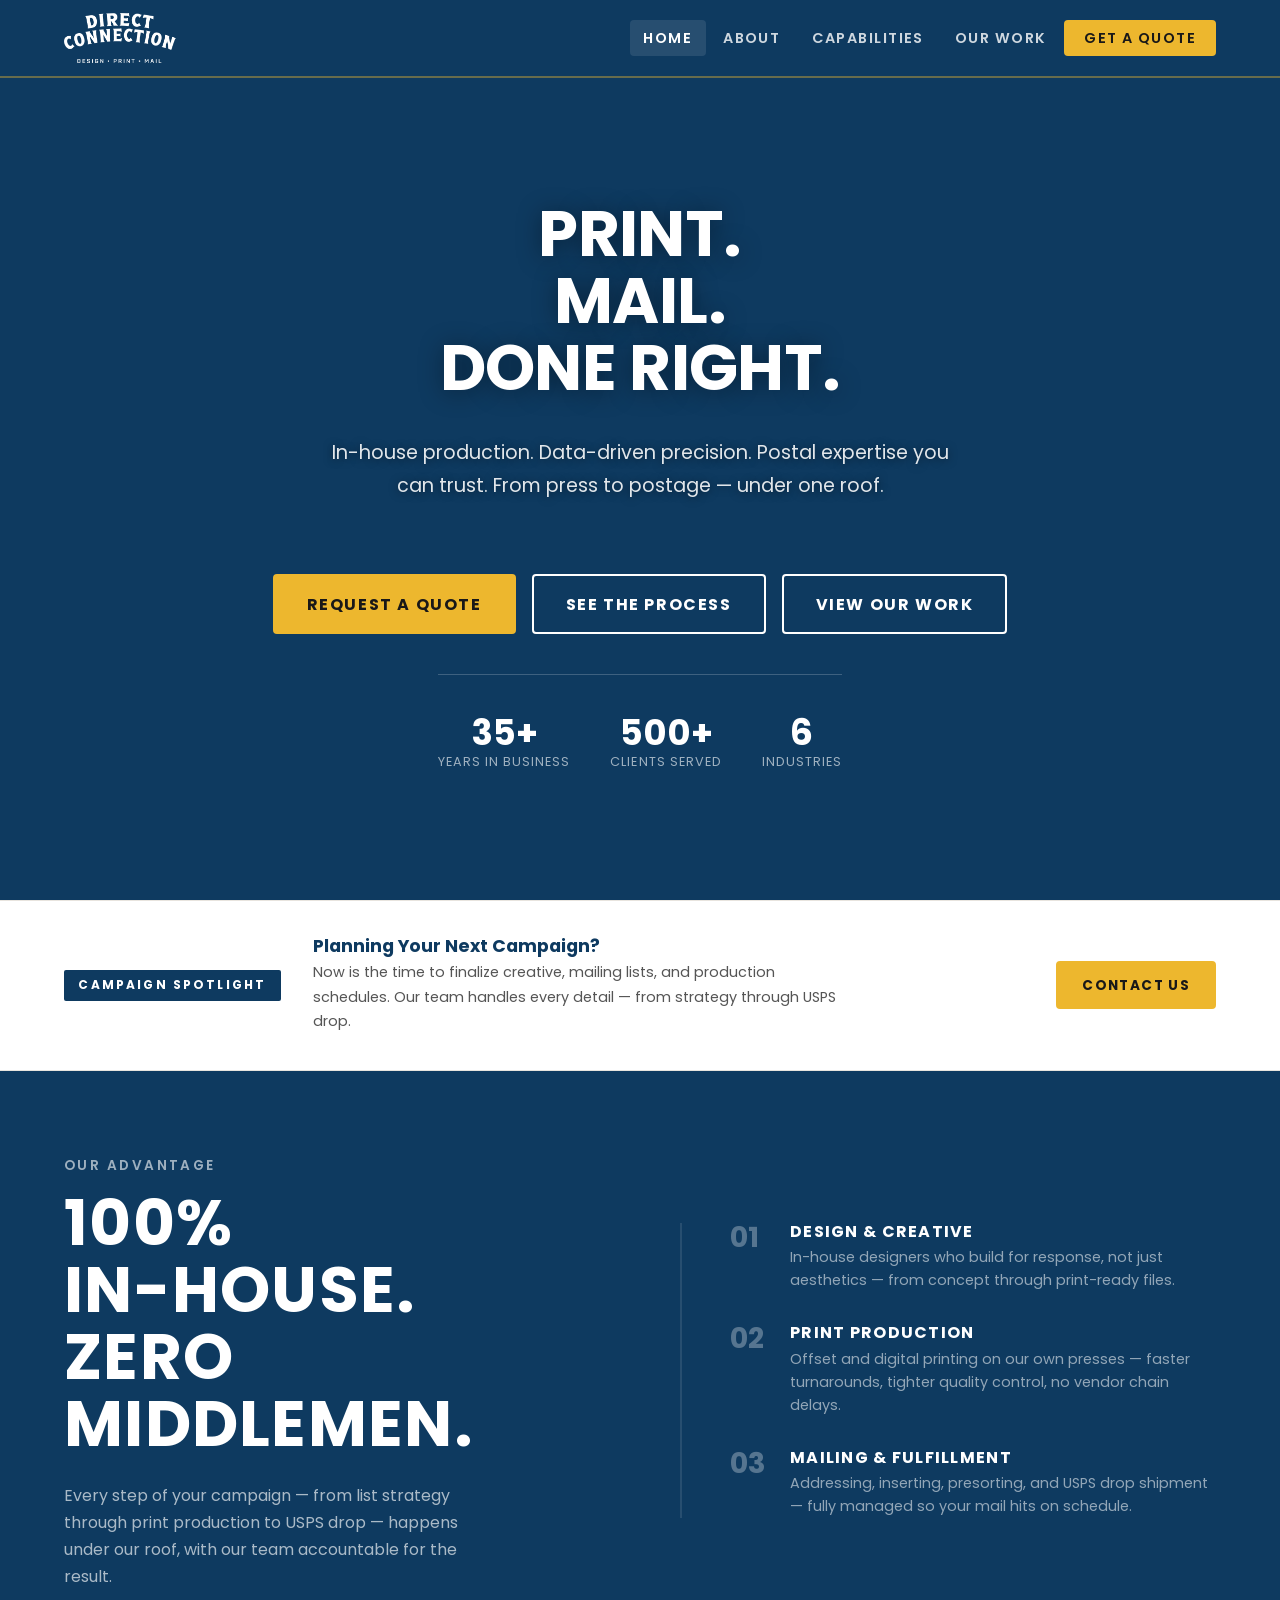
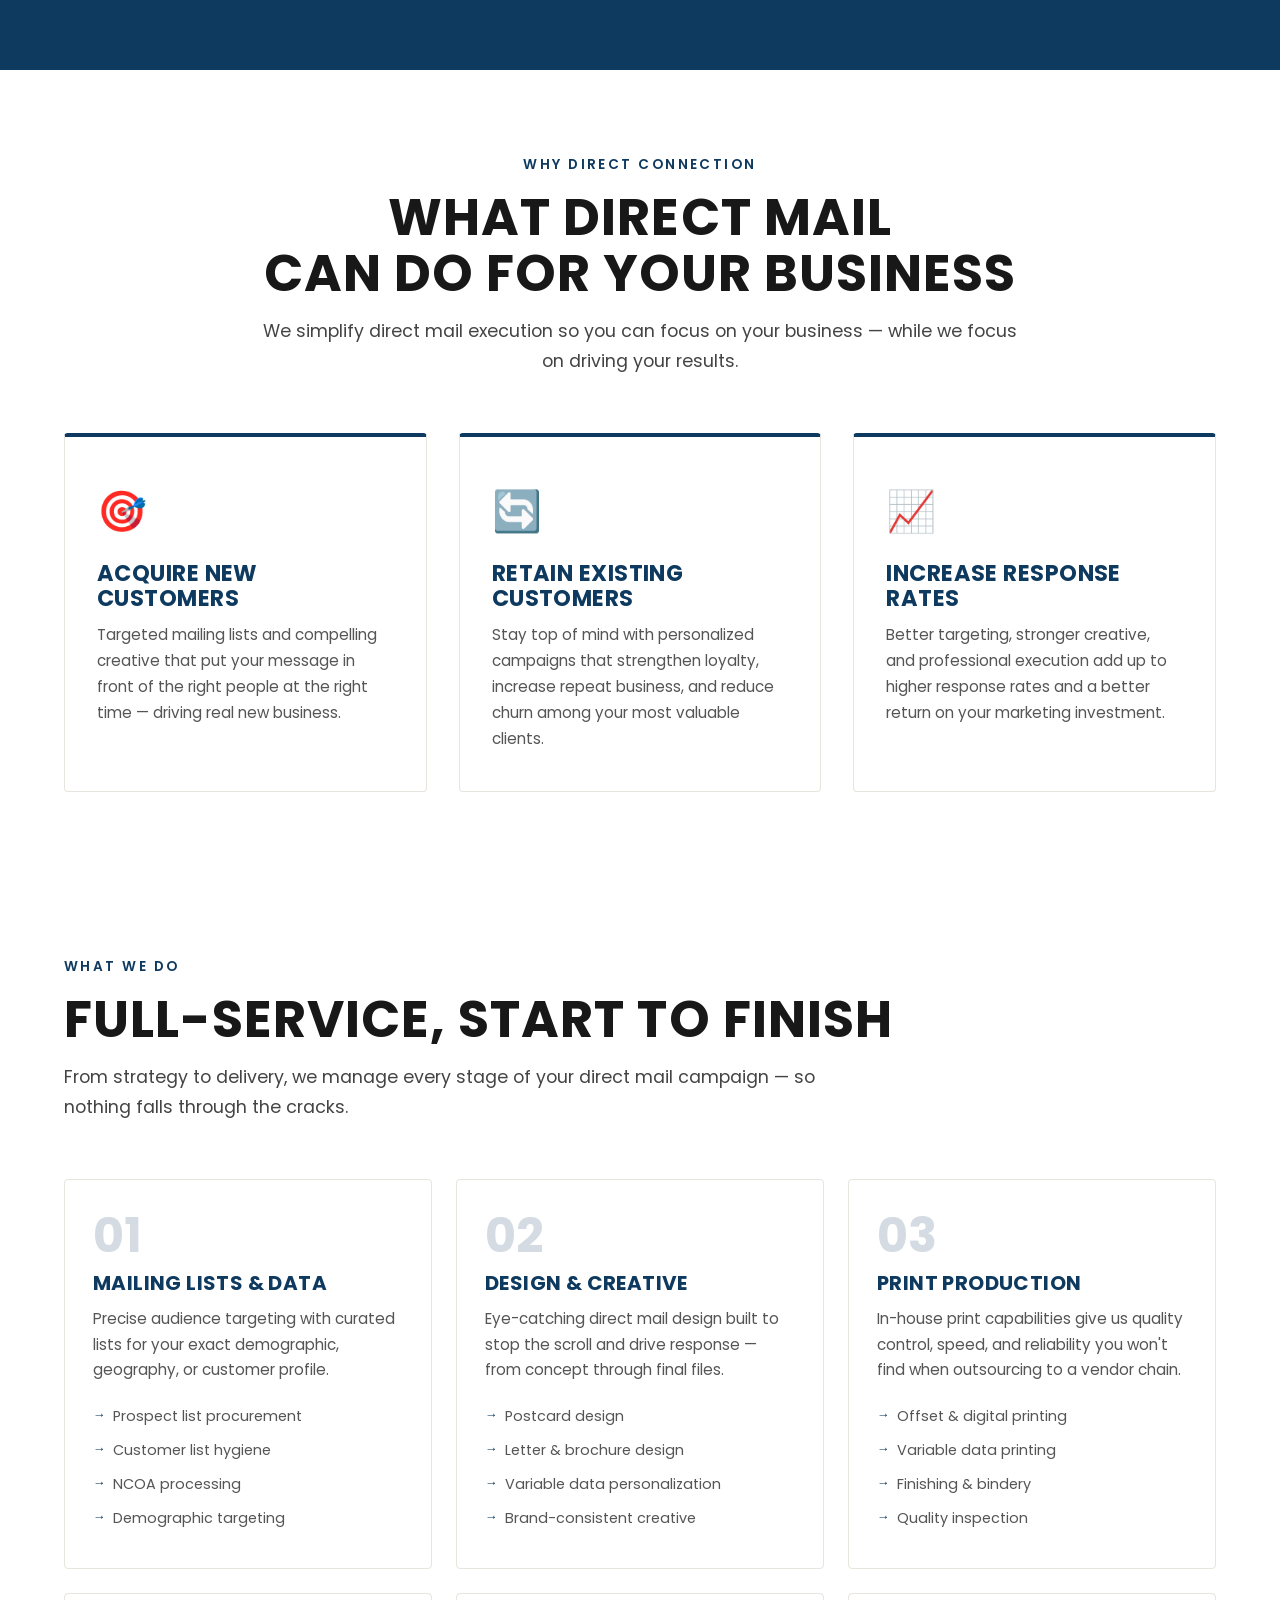
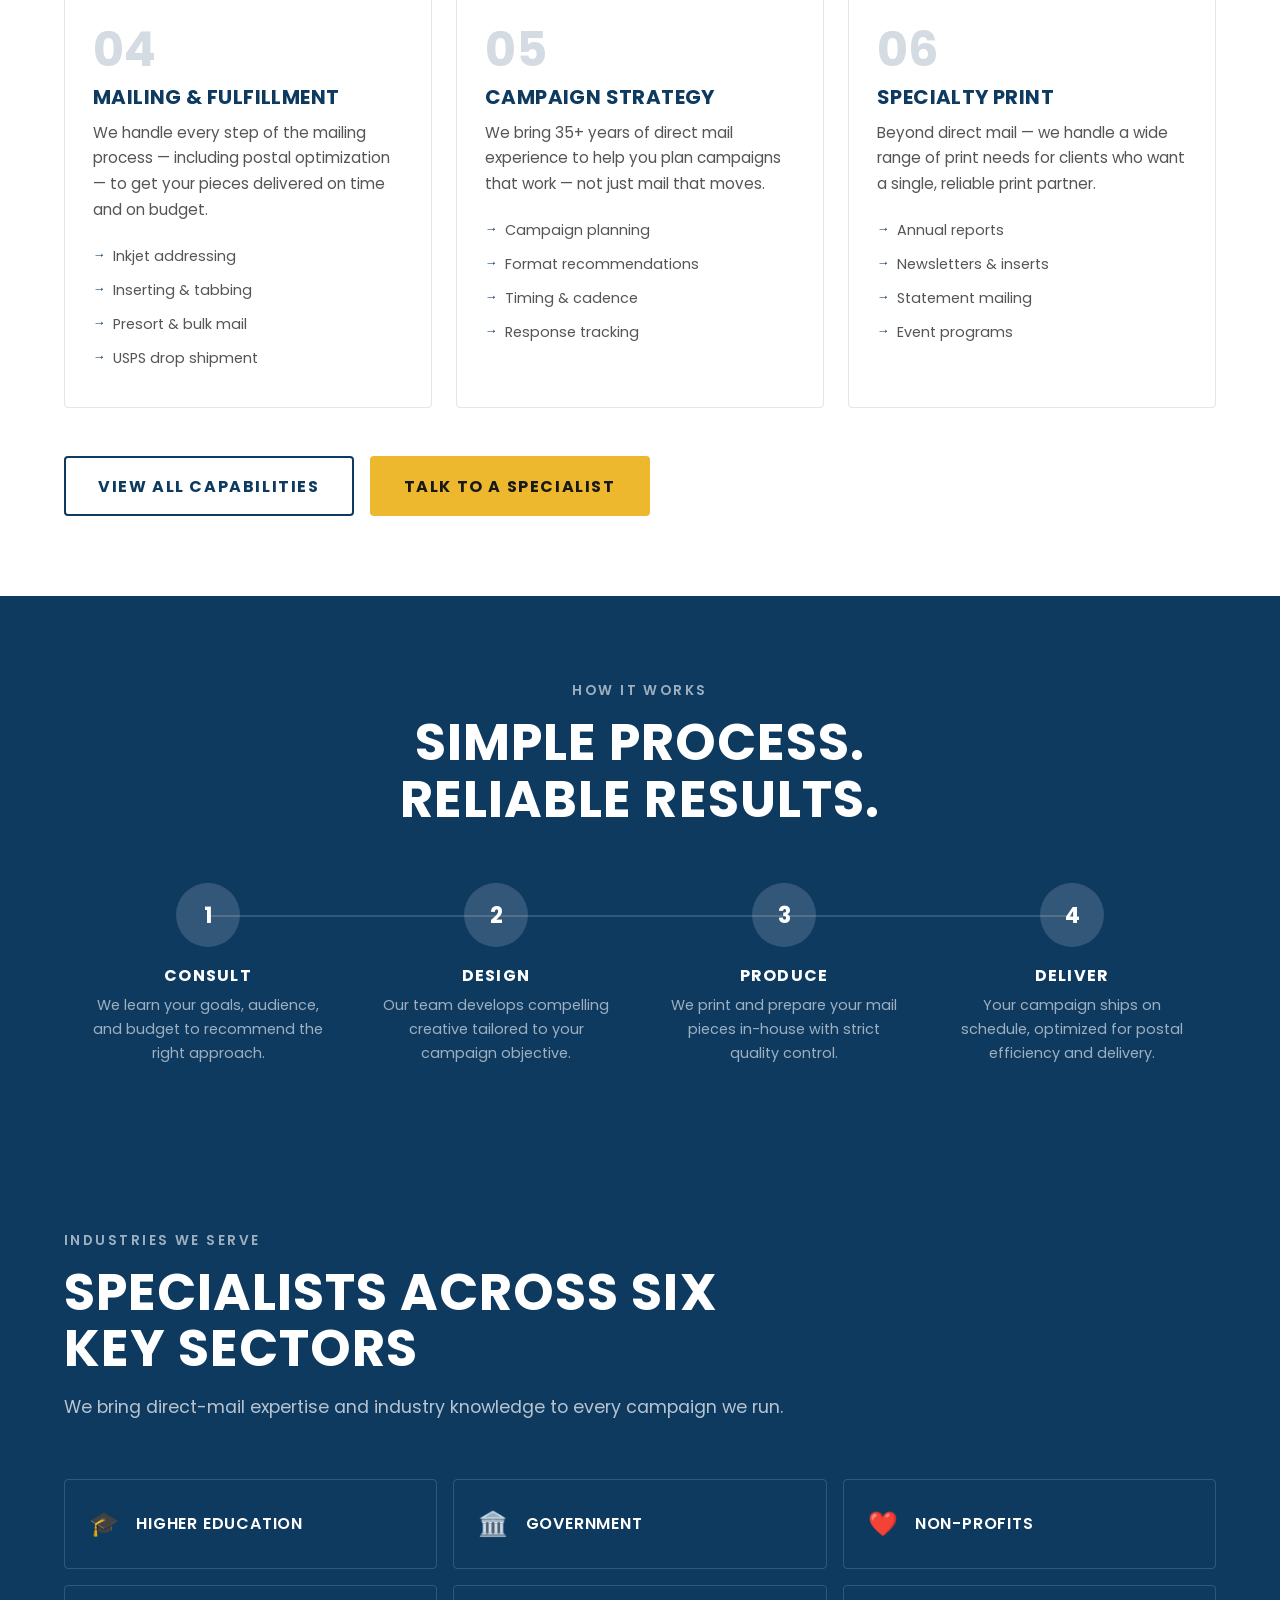
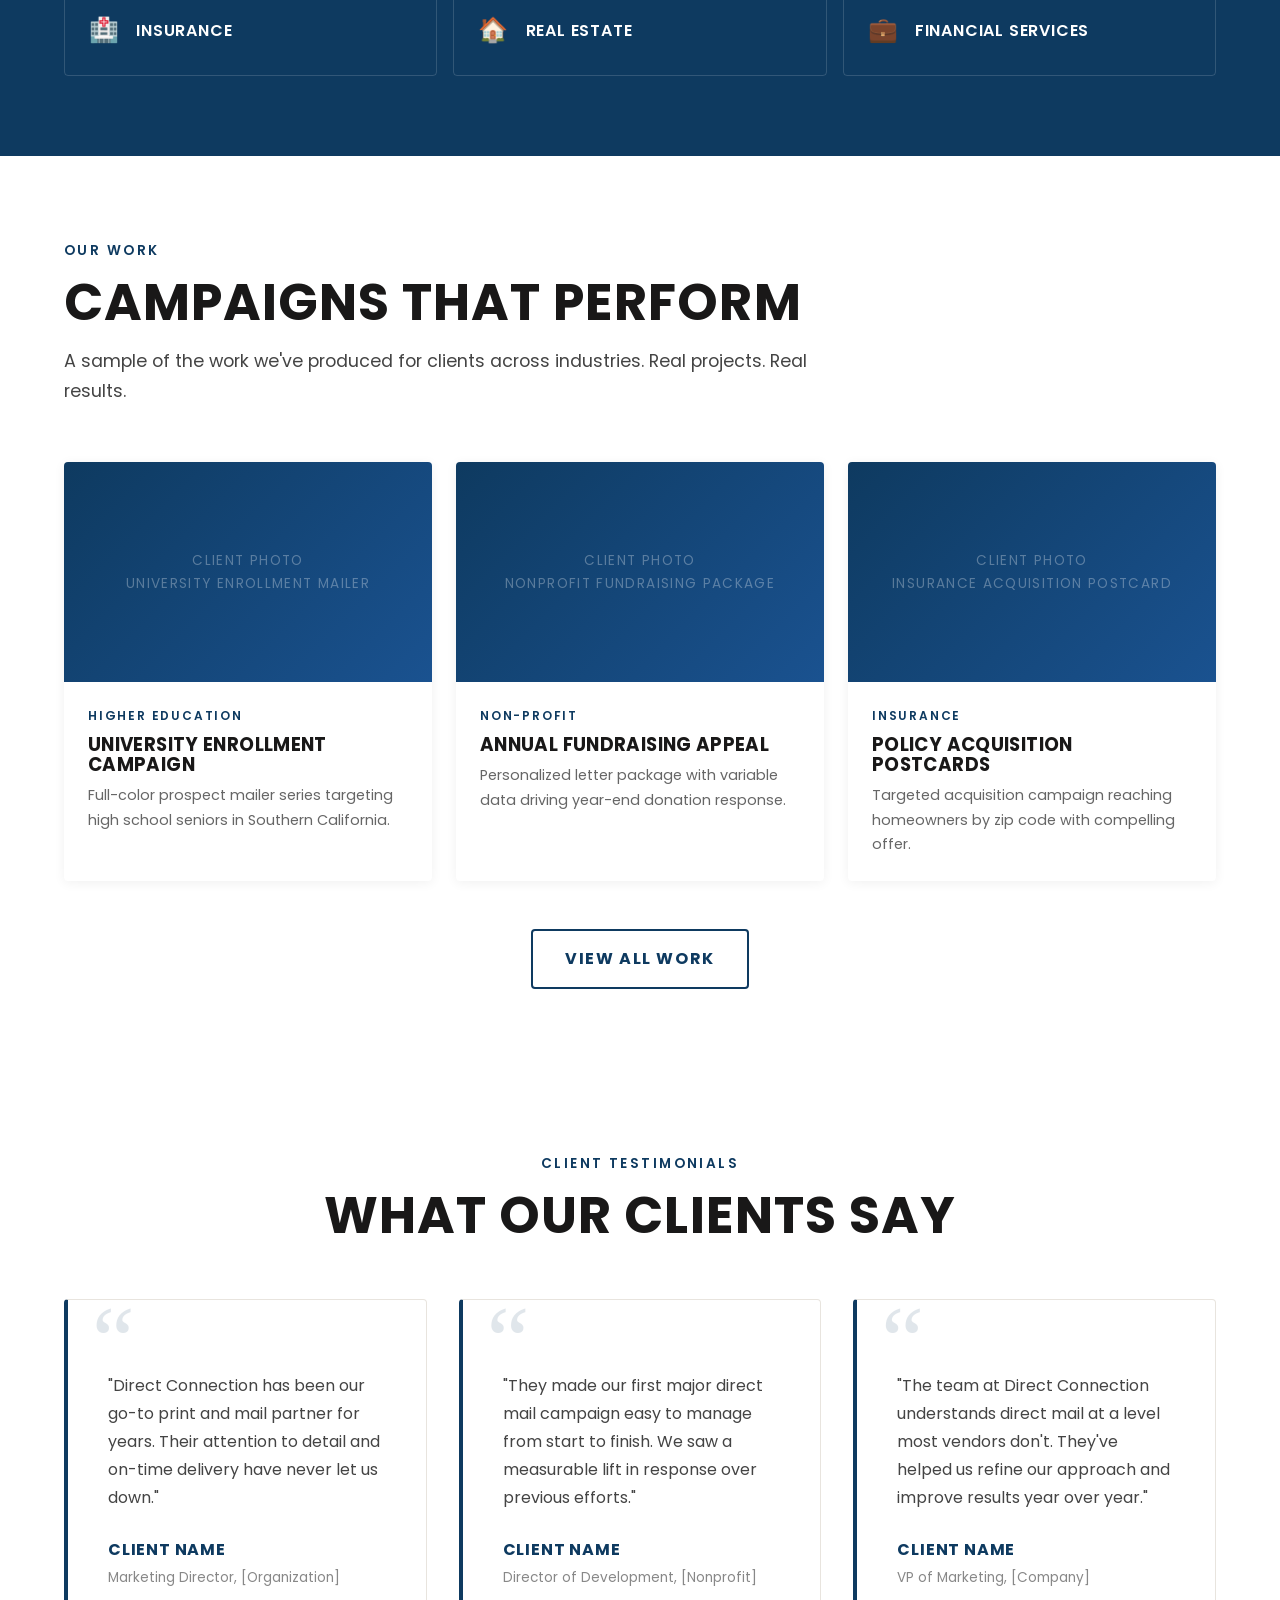
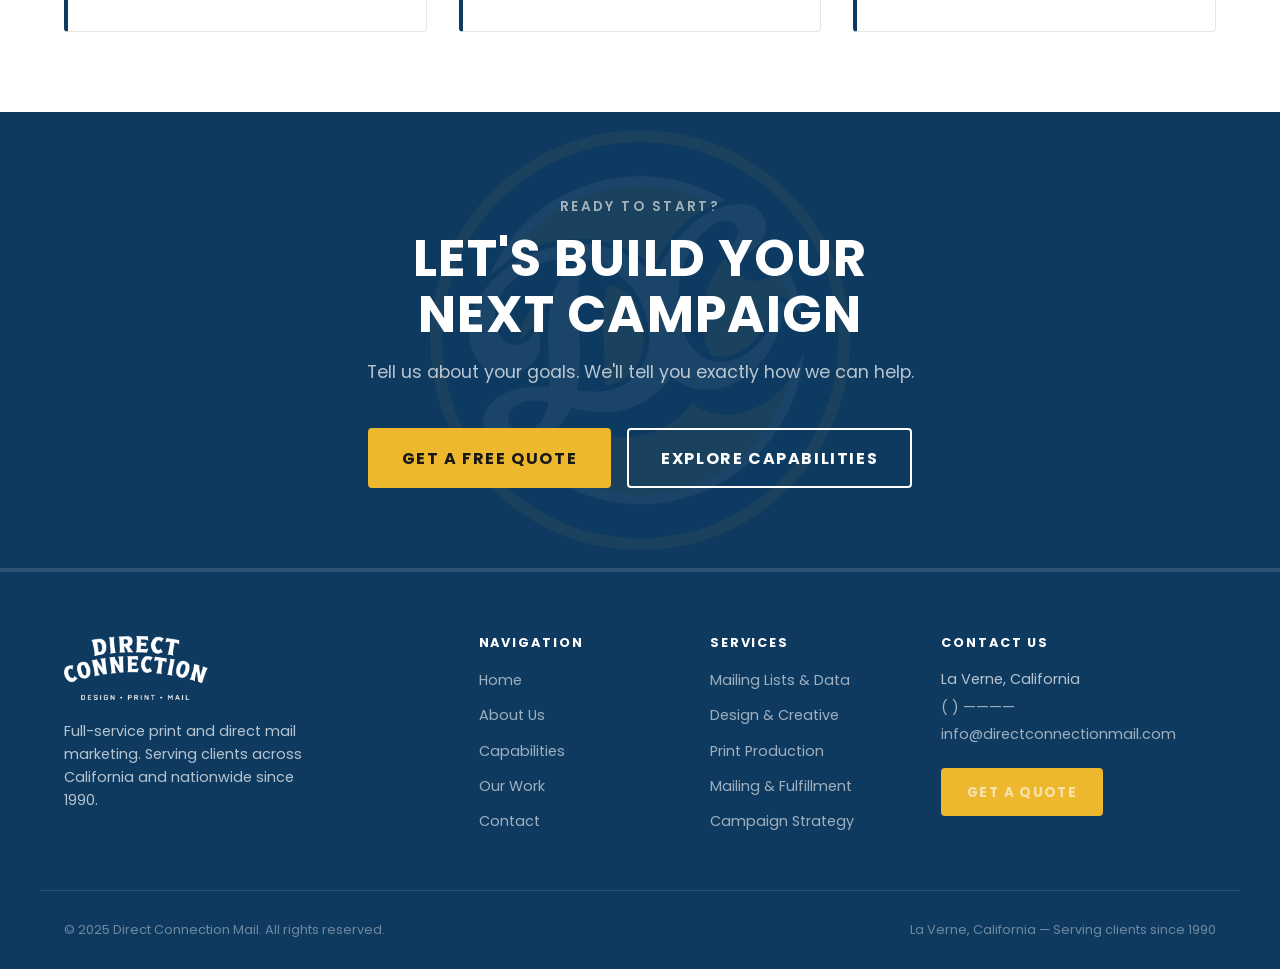
==== commit 152a5731: "Remove stats bar section from homepage Removed the 35+ years, 500+ clients, 6 industries, and La Ver" ====
--- a/index.html
+++ b/index.html
@@ -77,27 +77,6 @@
       </div>
     </section>
 
-    <!-- ── STATS BAR ── -->
-    <section class="stats-bar" aria-label="Company statistics">
-      <div class="stats-bar-inner">
-        <div class="stat-item">
-          <div class="num" data-count="35" data-suffix="+">35+</div>
-          <div class="label">Years in Business</div>
-        </div>
-        <div class="stat-item">
-          <div class="num" data-count="500" data-suffix="+">500+</div>
-          <div class="label">Clients Served</div>
-        </div>
-        <div class="stat-item">
-          <div class="num" data-count="6">6</div>
-          <div class="label">Industries</div>
-        </div>
-        <div class="stat-item">
-          <div class="num">La Verne, CA</div>
-          <div class="label">Production Facility</div>
-        </div>
-      </div>
-    </section>
 
     <!-- ── CAMPAIGN SPOTLIGHT ── -->
     <section class="spotlight-band" aria-labelledby="spotlight-heading">
